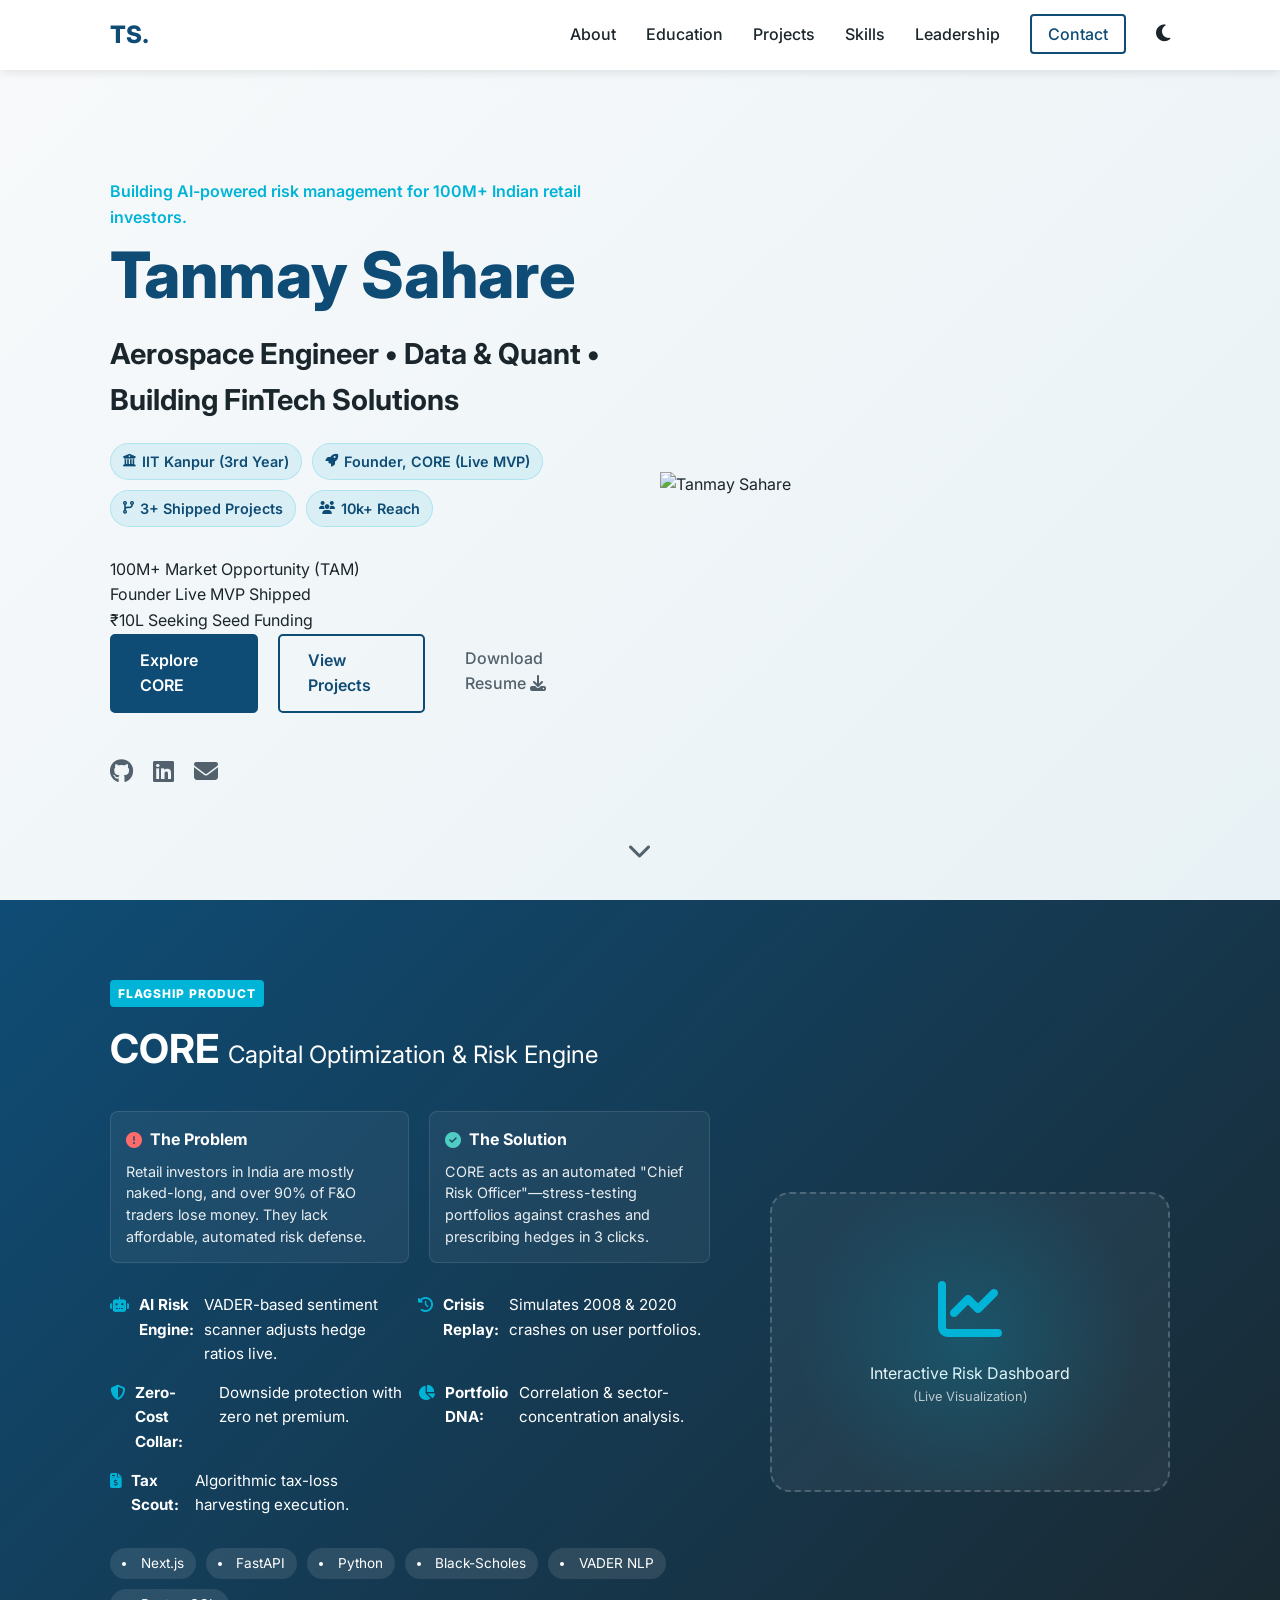
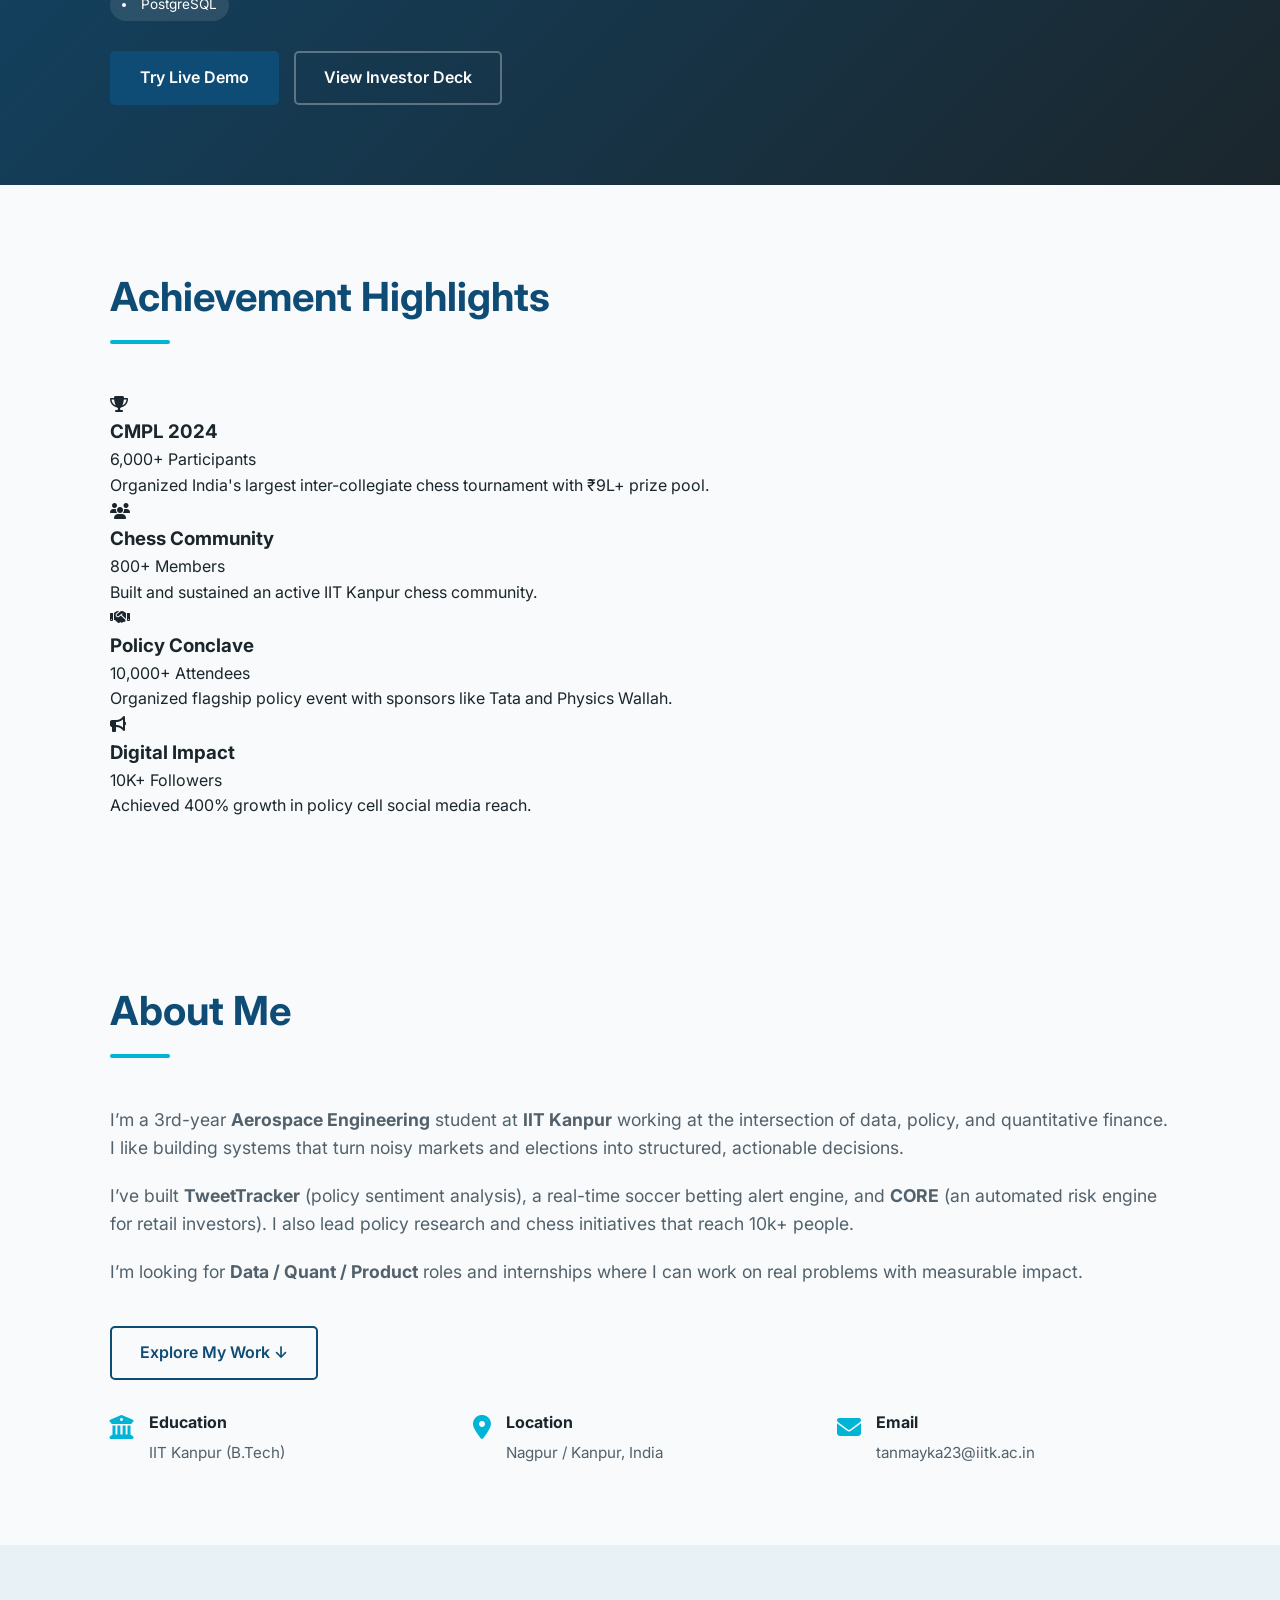
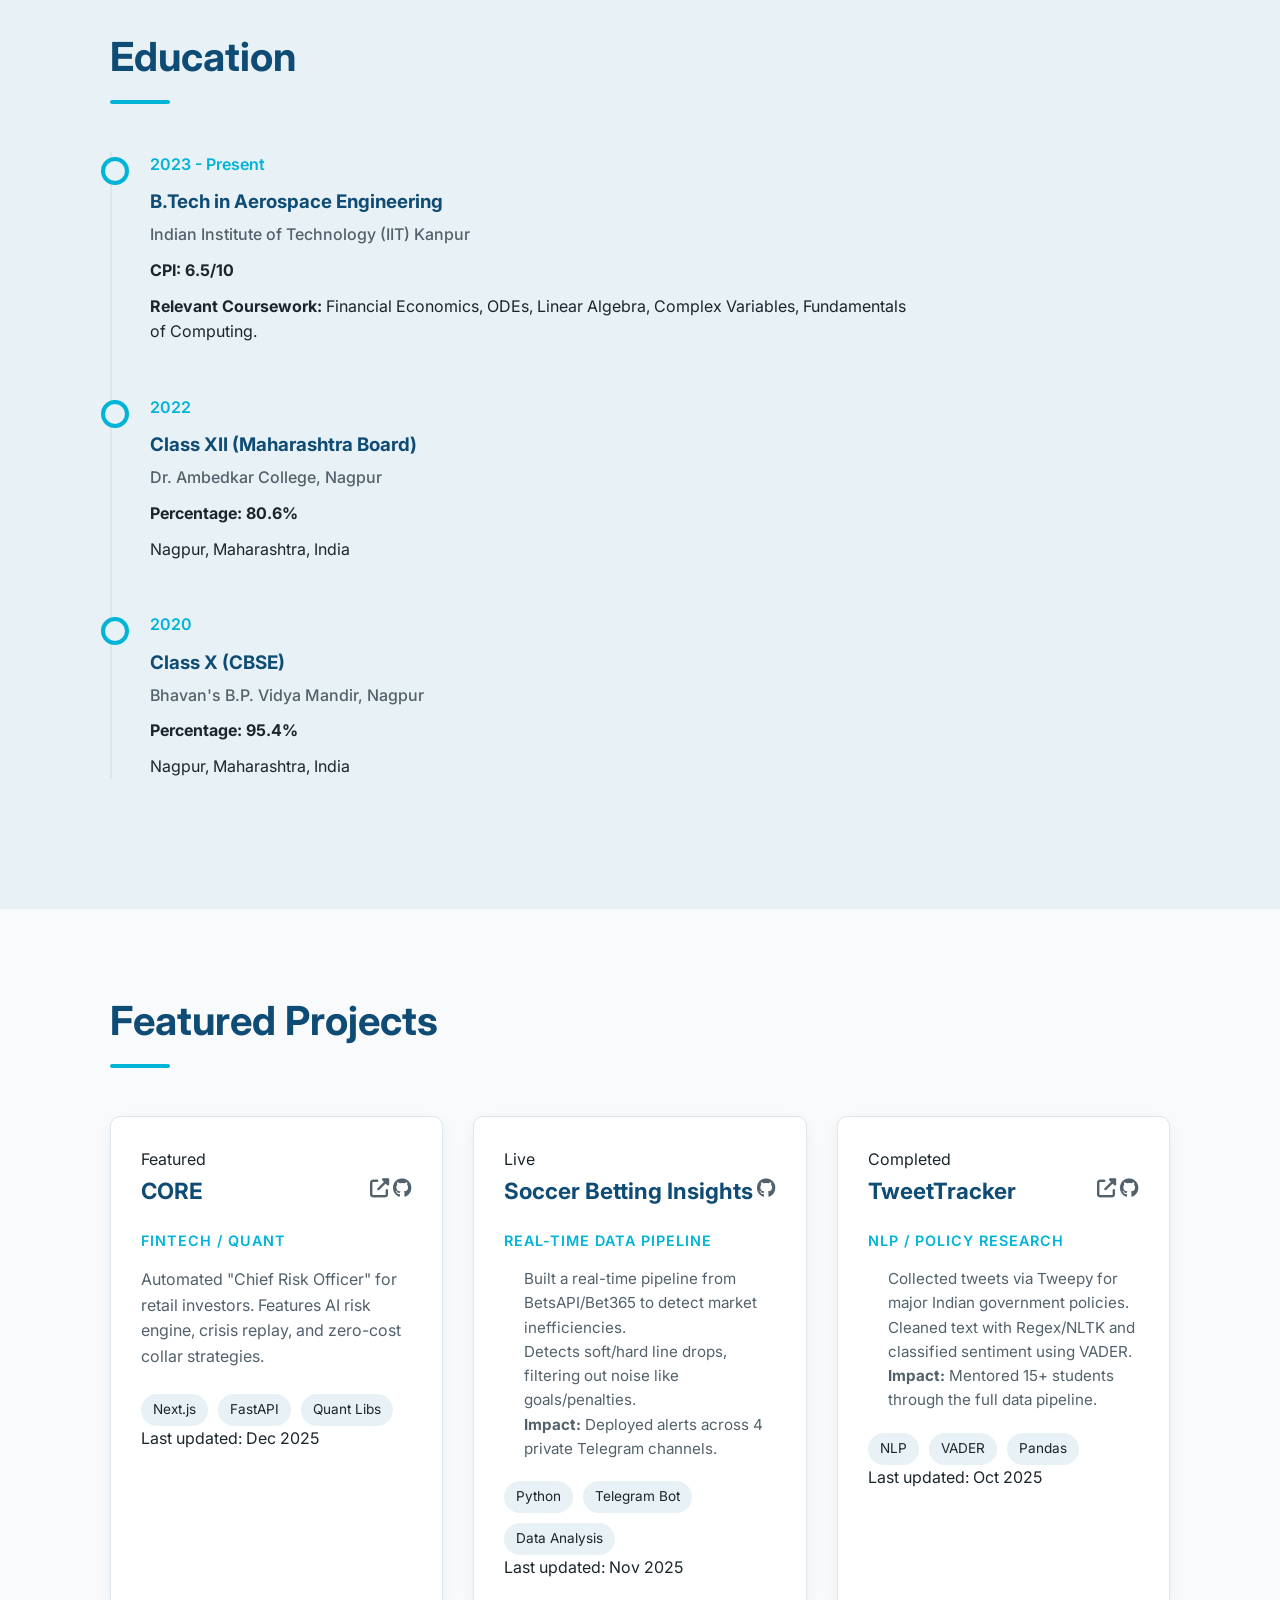
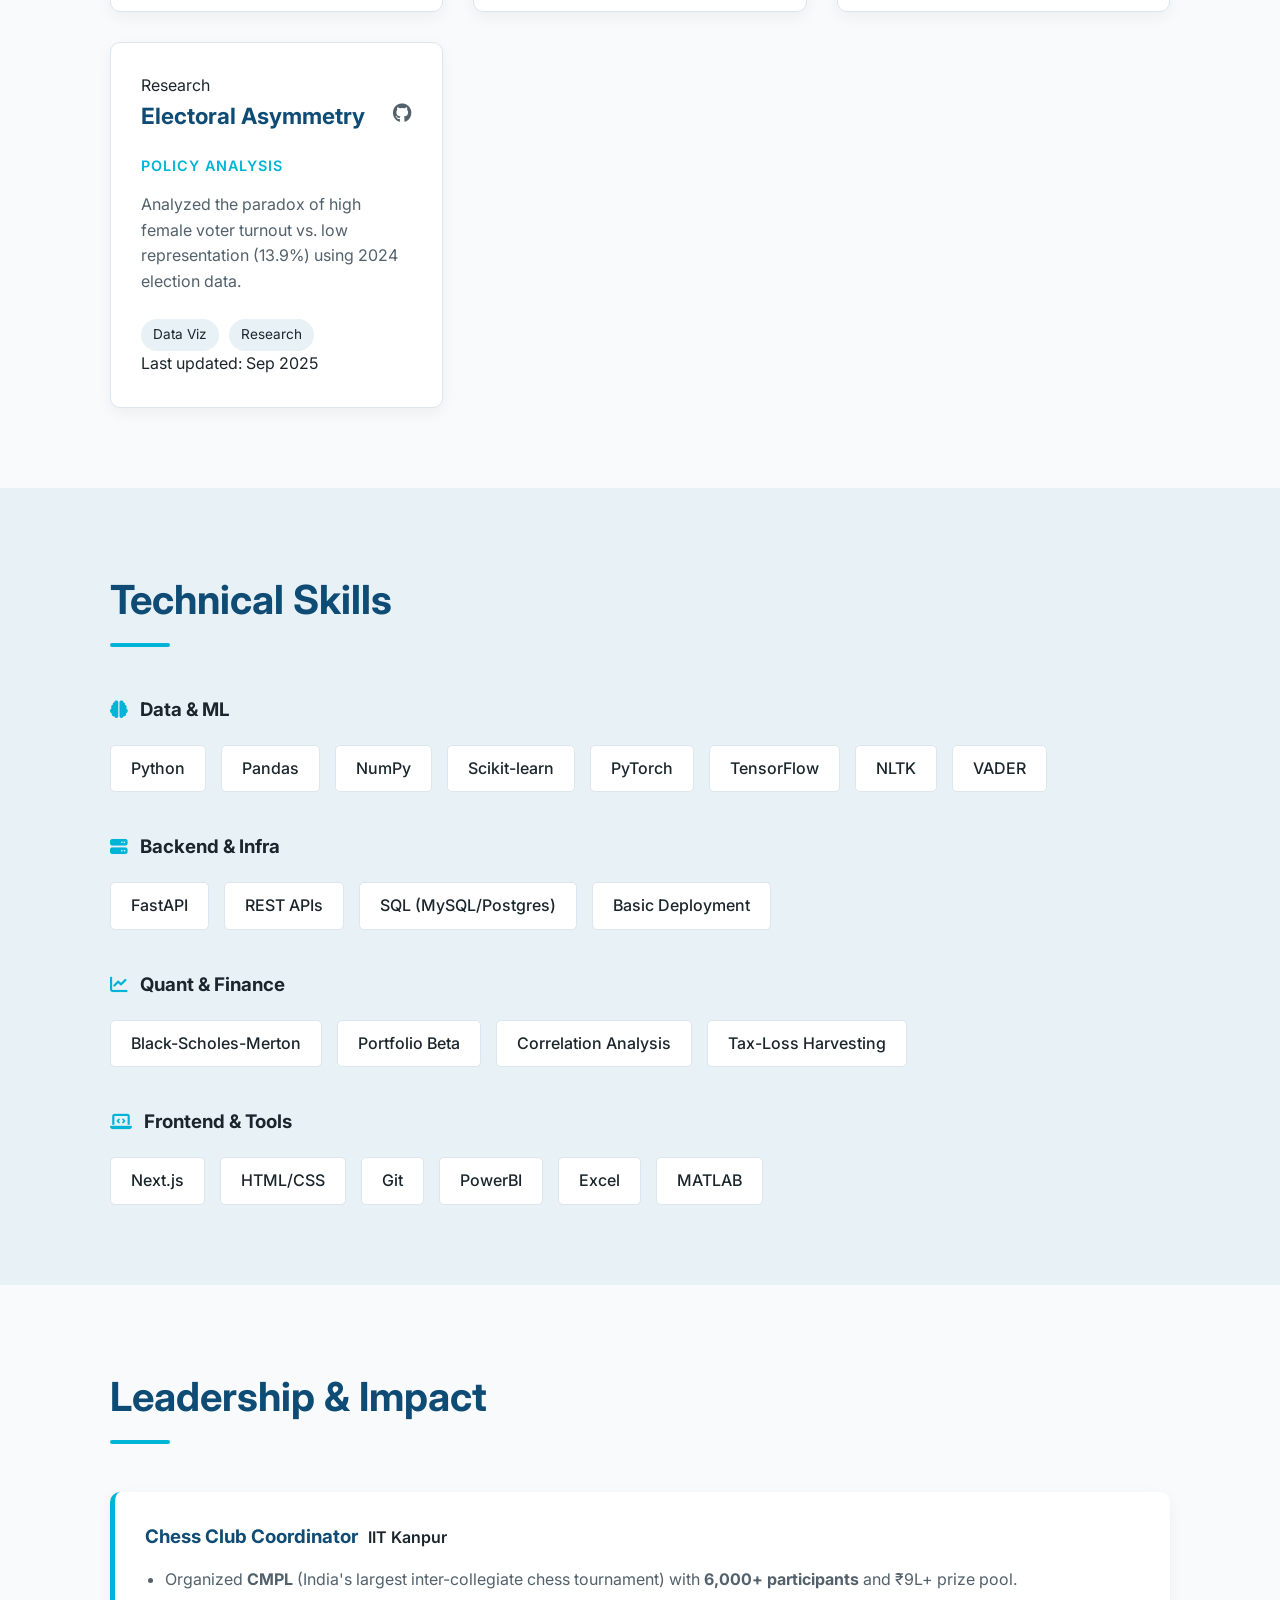
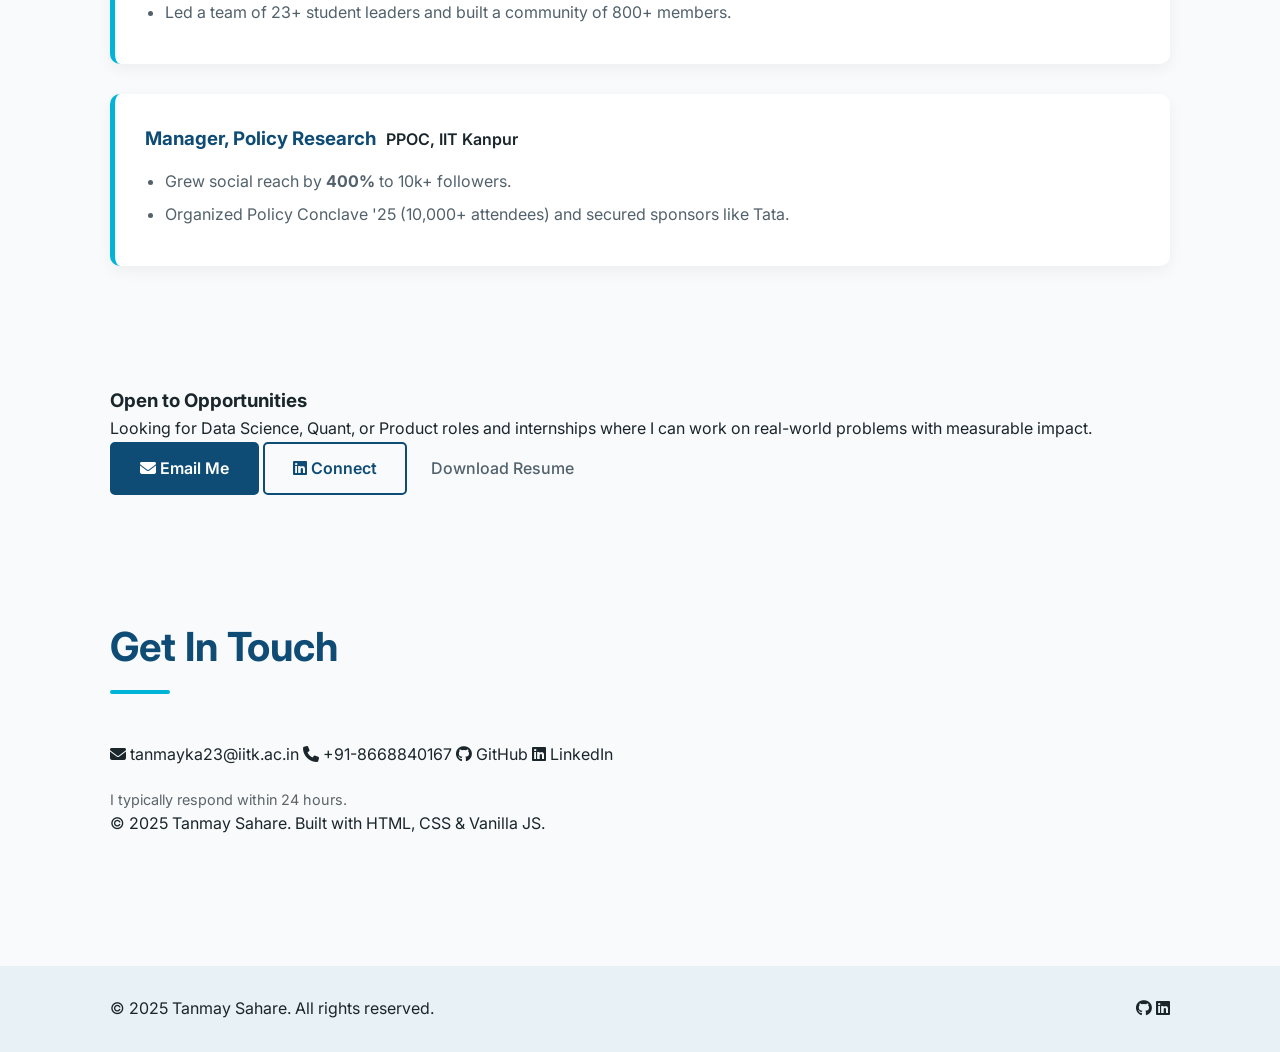
==== index.html @ 6aaa3468 "Added profile picture placeholder" ====
<!DOCTYPE html>
<html lang="en" data-theme="light">

<head>
    <meta charset="UTF-8">
    <meta name="viewport" content="width=device-width, initial-scale=1.0">
    <meta name="description"
        content="Professional portfolio of Tanmay Sahare, Aerospace Engineering student at IIT Kanpur specializing in Data Science and Policy Research.">
    <title>Tanmay Sahare | Aerospace Engineer & Data Analyst</title>
    <link rel="preconnect" href="https://fonts.googleapis.com">
    <link rel="preconnect" href="https://fonts.gstatic.com" crossorigin>
    <link href="https://fonts.googleapis.com/css2?family=Inter:wght@300;400;500;600;700;800&display=swap"
        rel="stylesheet">
    <link rel="stylesheet" href="styles.css">
    <!-- Font Awesome for Icons -->
    <link rel="stylesheet" href="https://cdnjs.cloudflare.com/ajax/libs/font-awesome/6.4.0/css/all.min.css">
</head>

<body>
    <!-- Navigation -->
    <nav class="navbar">
        <div class="container nav-container">
            <a href="#" class="logo">TS.</a>
            <div class="nav-toggle" id="navToggle">
                <i class="fas fa-bars"></i>
            </div>
            <ul class="nav-links" id="navLinks">
                <li><a href="#about">About</a></li>
                <li><a href="#education">Education</a></li>
                <li><a href="#projects">Projects</a></li>
                <li><a href="#skills">Skills</a></li>
                <li><a href="#leadership">Leadership</a></li>
                <li><a href="#contact" class="btn-nav">Contact</a></li>
                <li><button id="themeToggle" aria-label="Toggle Dark Mode"><i class="fas fa-moon"></i></button></li>
            </ul>
        </div>
    </nav>

    <!-- Hero Section -->
    <!-- Hero Section -->
    <section id="hero" class="hero">
        <div class="container hero-container">
            <div class="hero-content">
                <span class="greeting">Building AI-powered risk management for 100M+ Indian retail investors.</span>
                <h1 class="name">Tanmay Sahare</h1>
                <h2 class="title">Aerospace Engineer • Data & Quant • Building FinTech Solutions</h2>

                <div class="hero-chips">
                    <span class="chip"><i class="fas fa-university"></i> IIT Kanpur (3rd Year)</span>
                    <span class="chip"><i class="fas fa-rocket"></i> Founder, CORE (Live MVP)</span>
                    <span class="chip"><i class="fas fa-code-branch"></i> 3+ Shipped Projects</span>
                    <span class="chip"><i class="fas fa-users"></i> 10k+ Reach</span>
                </div>

                <!-- Hero Stats Row -->
                <div class="hero-stats-row">
                    <div class="stat-item">
                        <span class="stat-val">100M+</span>
                        <span class="stat-label">Market Opportunity (TAM)</span>
                    </div>
                    <div class="stat-splitter"></div>
                    <div class="stat-item">
                        <span class="stat-val">Founder</span>
                        <span class="stat-label">Live MVP Shipped</span>
                    </div>
                    <div class="stat-splitter"></div>
                    <div class="stat-item">
                        <span class="stat-val">₹10L</span>
                        <span class="stat-label">Seeking Seed Funding</span>
                    </div>
                </div>

                <div class="hero-buttons">
                    <a href="https://core.hedgeguard.in" target="_blank" class="btn btn-primary">Explore CORE</a>
                    <a href="#projects" class="btn btn-outline">View Projects</a>
                    <a href="assets/resume.pdf" class="btn btn-text" download>Download Resume <i
                            class="fas fa-download"></i></a>
                </div>

                <div class="social-links">
                    <a href="https://github.com/tanmaysahare" target="_blank" aria-label="GitHub"><i
                            class="fab fa-github"></i></a>
                    <a href="https://www.linkedin.com/in/tanmay-sahare-9a361329a/" target="_blank"
                        aria-label="LinkedIn"><i class="fab fa-linkedin"></i></a>
                    <a href="mailto:tanmayka23@iitk.ac.in" aria-label="Email"><i class="fas fa-envelope"></i></a>
                </div>
            </div>
            <!-- CORE Preview Visual / Profile Pic -->
            <div class="hero-visual">
                <div class="profile-container">
                    <div class="blob-bg"></div>
                    <img src="assets/profile.jpg" alt="Tanmay Sahare" class="profile-img">
                </div>
            </div>
        </div>
        <a href="#core-feature" class="scroll-down"><i class="fas fa-chevron-down"></i></a>
    </section>

    <!-- DEDICATED CORE SECTION -->
    <section id="core-feature" class="section core-section">
        <div class="container">
            <div class="core-grid">
                <div class="core-text">
                    <div class="core-header">
                        <span class="core-label">FLAGSHIP PRODUCT</span>
                        <h2>CORE <span style="font-weight: 400; font-size: 1.5rem;">Capital Optimization & Risk
                                Engine</span></h2>
                    </div>

                    <div class="problem-solution">
                        <div class="ps-item">
                            <h4><i class="fas fa-exclamation-circle text-danger"></i> The Problem</h4>
                            <p>Retail investors in India are mostly naked-long, and over 90% of F&O traders lose money.
                                They lack affordable, automated risk defense.</p>
                        </div>
                        <div class="ps-item">
                            <h4><i class="fas fa-check-circle text-success"></i> The Solution</h4>
                            <p>CORE acts as an automated "Chief Risk Officer"—stress-testing portfolios against crashes
                                and prescribing hedges in 3 clicks.</p>
                        </div>
                    </div>

                    <ul class="core-features">
                        <li><i class="fas fa-robot"></i> <strong>AI Risk Engine:</strong> VADER-based sentiment scanner
                            adjusts hedge ratios live.</li>
                        <li><i class="fas fa-history"></i> <strong>Crisis Replay:</strong> Simulates 2008 & 2020 crashes
                            on user portfolios.</li>
                        <li><i class="fas fa-shield-alt"></i> <strong>Zero-Cost Collar:</strong> Downside protection
                            with zero net premium.</li>
                        <li><i class="fas fa-chart-pie"></i> <strong>Portfolio DNA:</strong> Correlation &
                            sector-concentration analysis.</li>
                        <li><i class="fas fa-file-invoice-dollar"></i> <strong>Tax Scout:</strong> Algorithmic tax-loss
                            harvesting execution.</li>
                    </ul>

                    <div class="project-tech core-tech">
                        <li>Next.js</li>
                        <li>FastAPI</li>
                        <li>Python</li>
                        <li>Black-Scholes</li>
                        <li>VADER NLP</li>
                        <li>PostgreSQL</li>
                    </div>

                    <div class="core-buttons">
                        <a href="https://core.hedgeguard.in" target="_blank" class="btn btn-primary">Try Live Demo</a>
                        <!-- URL placeholder for deck -->
                        <a href="#" class="btn btn-outline"
                            style="border-color: rgba(255,255,255,0.3); color: inherit;">View Investor Deck</a>
                    </div>
                </div>
                <div class="core-visual-container">
                    <!-- Placeholder for app screenshot/mockup -->
                    <div class="core-mockup-placeholder">
                        <i class="fas fa-chart-line"
                            style="font-size: 4rem; color: var(--accent-color); margin-bottom: 20px;"></i>
                        <p>Interactive Risk Dashboard</p>
                        <span style="font-size: 0.8rem; opacity: 0.7;">(Live Visualization)</span>
                    </div>
                </div>
            </div>
        </div>
    </section>

    <!-- ACHIEVEMENTS HIGHLIGHTS SECTION -->
    <section id="achievements" class="section">
        <div class="container">
            <h2 class="section-title">Achievement Highlights</h2>
            <div class="achievements-grid">
                <!-- Card 1 -->
                <div class="ach-card">
                    <div class="ach-icon"><i class="fas fa-trophy"></i></div>
                    <h3>CMPL 2024</h3>
                    <div class="ach-stat">6,000+ Participants</div>
                    <p>Organized India's largest inter-collegiate chess tournament with ₹9L+ prize pool.</p>
                </div>
                <!-- Card 2 -->
                <div class="ach-card">
                    <div class="ach-icon"><i class="fas fa-users"></i></div>
                    <h3>Chess Community</h3>
                    <div class="ach-stat">800+ Members</div>
                    <p>Built and sustained an active IIT Kanpur chess community.</p>
                </div>
                <!-- Card 3 -->
                <div class="ach-card">
                    <div class="ach-icon"><i class="fas fa-handshake"></i></div>
                    <h3>Policy Conclave</h3>
                    <div class="ach-stat">10,000+ Attendees</div>
                    <p>Organized flagship policy event with sponsors like Tata and Physics Wallah.</p>
                </div>
                <!-- Card 4 -->
                <div class="ach-card">
                    <div class="ach-icon"><i class="fas fa-bullhorn"></i></div>
                    <h3>Digital Impact</h3>
                    <div class="ach-stat">10K+ Followers</div>
                    <p>Achieved 400% growth in policy cell social media reach.</p>
                </div>
            </div>
        </div>
    </section>

    <!-- About Section -->
    <section id="about" class="section">
        <div class="container">
            <h2 class="section-title">About Me</h2>
            <div class="about-content">
                <div class="about-text">
                    <p>I’m a 3rd-year <strong>Aerospace Engineering</strong> student at <strong>IIT Kanpur</strong>
                        working at the intersection of data, policy, and quantitative finance. I like building systems
                        that turn noisy markets and elections into structured, actionable decisions.</p>
                    <p>I’ve built <strong>TweetTracker</strong> (policy sentiment analysis), a real-time soccer betting
                        alert engine, and <strong>CORE</strong> (an automated risk engine for retail investors). I also
                        lead policy research and chess initiatives that reach 10k+ people.</p>
                    <p>I’m looking for <strong>Data / Quant / Product</strong> roles and internships where I can work on
                        real problems with measurable impact.</p>

                    <a href="#projects" class="btn btn-outline small-cta" style="margin-top: 20px;">Explore My Work
                        ↓</a>

                    <div class="info-grid">
                        <div class="info-item">
                            <i class="fas fa-university"></i>
                            <div>
                                <h4>Education</h4>
                                <p>IIT Kanpur (B.Tech)</p>
                            </div>
                        </div>
                        <div class="info-item">
                            <i class="fas fa-map-marker-alt"></i>
                            <div>
                                <h4>Location</h4>
                                <p>Nagpur / Kanpur, India</p>
                            </div>
                        </div>
                        <div class="info-item">
                            <i class="fas fa-envelope"></i>
                            <div>
                                <h4>Email</h4>
                                <p>tanmayka23@iitk.ac.in</p>
                            </div>
                        </div>
                    </div>
                </div>
            </div>
        </div>
    </section>

    <!-- Education Section (Kept as is, just ensured clear flow) -->
    <!-- Education Section (Timeline) -->
    <section id="education" class="section bg-alt">
        <div class="container">
            <h2 class="section-title">Education</h2>
            <div class="timeline">

                <!-- Entry 1: IITK -->
                <div class="timeline-item">
                    <div class="timeline-date">2023 - Present</div>
                    <div class="timeline-marker"></div>
                    <div class="timeline-content">
                        <h3>B.Tech in Aerospace Engineering</h3>
                        <h4>Indian Institute of Technology (IIT) Kanpur</h4>
                        <p class="grade">CPI: 6.5/10</p>
                        <p class="coursework"><strong>Relevant Coursework:</strong> Financial Economics, ODEs, Linear
                            Algebra, Complex Variables, Fundamentals of Computing.</p>
                    </div>
                </div>

                <!-- Entry 2: Class XII -->
                <div class="timeline-item">
                    <div class="timeline-date">2022</div>
                    <div class="timeline-marker"></div>
                    <div class="timeline-content">
                        <h3>Class XII (Maharashtra Board)</h3>
                        <h4>Dr. Ambedkar College, Nagpur</h4>
                        <p class="grade">Percentage: 80.6%</p>
                        <p class="location-sub">Nagpur, Maharashtra, India</p>
                    </div>
                </div>

                <!-- Entry 3: Class X -->
                <div class="timeline-item">
                    <div class="timeline-date">2020</div>
                    <div class="timeline-marker"></div>
                    <div class="timeline-content">
                        <h3>Class X (CBSE)</h3>
                        <h4>Bhavan's B.P. Vidya Mandir, Nagpur</h4>
                        <p class="grade">Percentage: 95.4%</p>
                        <p class="location-sub">Nagpur, Maharashtra, India</p>
                    </div>
                </div>

            </div>
        </div>
    </section>

    <!-- Projects Section -->
    <section id="projects" class="section">
        <div class="container">
            <h2 class="section-title">Featured Projects</h2>
            <div class="projects-grid">

                <!-- Project 1: CORE (Compact) -->
                <article class="project-card featured-card">
                    <div class="card-status status-featured">Featured</div>
                    <div class="project-content">
                        <div class="project-header">
                            <h3>CORE</h3>
                            <span class="project-links">
                                <a href="https://core.hedgeguard.in" target="_blank" title="Live Demo"><i
                                        class="fas fa-external-link-alt"></i></a>
                                <!-- Add GitHub link if available -->
                                <a href="#" title="View on GitHub"><i class="fab fa-github"></i></a>
                            </span>
                        </div>
                        <p class="project-role">Fintech / Quant</p>
                        <p class="project-desc">Automated "Chief Risk Officer" for retail investors. Features AI risk
                            engine, crisis replay, and zero-cost collar strategies.</p>
                        <ul class="project-tech">
                            <li>Next.js</li>
                            <li>FastAPI</li>
                            <li>Quant Libs</li>
                        </ul>
                        <p class="last-updated">Last updated: Dec 2025</p>
                    </div>
                </article>

                <!-- Project 2: Soccer Betting -->
                <article class="project-card">
                    <div class="card-status status-live">Live</div>
                    <div class="project-content">
                        <div class="project-header">
                            <h3>Soccer Betting Insights</h3>
                            <span class="project-links">
                                <a href="#" title="View on GitHub"><i class="fab fa-github"></i></a>
                            </span>
                        </div>
                        <p class="project-role">Real-time Data Pipeline</p>
                        <ul class="project-bullets"
                            style="color: var(--text-light); font-size: 0.95rem; margin-bottom: 20px; padding-left: 20px;">
                            <li>Built a real-time pipeline from BetsAPI/Bet365 to detect market inefficiencies.</li>
                            <li>Detects soft/hard line drops, filtering out noise like goals/penalties.</li>
                            <li><strong>Impact:</strong> Deployed alerts across 4 private Telegram channels.</li>
                        </ul>
                        <ul class="project-tech">
                            <li>Python</li>
                            <li>Telegram Bot</li>
                            <li>Data Analysis</li>
                        </ul>
                        <p class="last-updated">Last updated: Nov 2025</p>
                    </div>
                </article>

                <!-- Project 3: TweetTracker -->
                <article class="project-card">
                    <div class="card-status status-completed">Completed</div>
                    <div class="project-content">
                        <div class="project-header">
                            <h3>TweetTracker</h3>
                            <span class="project-links">
                                <a href="tweettracker/index.html" target="_blank" title="View Verification"><i
                                        class="fas fa-external-link-alt"></i></a>
                                <a href="#" title="View on GitHub"><i class="fab fa-github"></i></a>
                            </span>
                        </div>
                        <p class="project-role">NLP / Policy Research</p>
                        <ul class="project-bullets"
                            style="color: var(--text-light); font-size: 0.95rem; margin-bottom: 20px; padding-left: 20px;">
                            <li>Collected tweets via Tweepy for major Indian government policies.</li>
                            <li>Cleaned text with Regex/NLTK and classified sentiment using VADER.</li>
                            <li><strong>Impact:</strong> Mentored 15+ students through the full data pipeline.</li>
                        </ul>
                        <ul class="project-tech">
                            <li>NLP</li>
                            <li>VADER</li>
                            <li>Pandas</li>
                        </ul>
                        <p class="last-updated">Last updated: Oct 2025</p>
                    </div>
                </article>

                <!-- Project 4: Electoral (Smaller) -->
                <article class="project-card">
                    <div class="card-status status-research">Research</div>
                    <div class="project-content">
                        <div class="project-header">
                            <h3>Electoral Asymmetry</h3>
                            <span class="project-links">
                                <a href="#" title="View on GitHub"><i class="fab fa-github"></i></a>
                            </span>
                        </div>
                        <p class="project-role">Policy Analysis</p>
                        <p class="project-desc">Analyzed the paradox of high female voter turnout vs. low representation
                            (13.9%) using 2024 election data.</p>
                        <ul class="project-tech">
                            <li>Data Viz</li>
                            <li>Research</li>
                        </ul>
                        <p class="last-updated">Last updated: Sep 2025</p>
                    </div>
                </article>

            </div>
        </div>
    </section>

    <!-- Skills Section (Grouped) -->
    <section id="skills" class="section bg-alt">
        <div class="container">
            <h2 class="section-title">Technical Skills</h2>
            <div class="skills-wrapper">

                <div class="skill-category">
                    <h3><i class="fas fa-brain"></i> Data & ML</h3>
                    <div class="skill-tags">
                        <span>Python</span><span>Pandas</span><span>NumPy</span><span>Scikit-learn</span>
                        <span>PyTorch</span><span>TensorFlow</span><span>NLTK</span><span>VADER</span>
                    </div>
                </div>

                <div class="skill-category">
                    <h3><i class="fas fa-server"></i> Backend & Infra</h3>
                    <div class="skill-tags">
                        <span>FastAPI</span><span>REST APIs</span><span>SQL (MySQL/Postgres)</span><span>Basic
                            Deployment</span>
                    </div>
                </div>

                <div class="skill-category">
                    <h3><i class="fas fa-chart-line"></i> Quant & Finance</h3>
                    <div class="skill-tags">
                        <span>Black-Scholes-Merton</span><span>Portfolio Beta</span><span>Correlation Analysis</span>
                        <span>Tax-Loss Harvesting</span>
                    </div>
                </div>

                <div class="skill-category">
                    <h3><i class="fas fa-laptop-code"></i> Frontend & Tools</h3>
                    <div class="skill-tags">
                        <span>Next.js</span><span>HTML/CSS</span><span>Git</span>
                        <span>PowerBI</span><span>Excel</span><span>MATLAB</span>
                    </div>
                </div>

            </div>
        </div>
    </section>

    <!-- Leadership Section -->
    <section id="leadership" class="section">
        <div class="container">
            <h2 class="section-title">Leadership & Impact</h2>
            <div class="leadership-grid">

                <div class="leadership-card">
                    <div class="card-header">
                        <h3>Chess Club Coordinator</h3>
                        <span class="org">IIT Kanpur</span>
                    </div>
                    <ul>
                        <li>Organized <strong>CMPL</strong> (India's largest inter-collegiate chess tournament) with
                            <strong>6,000+ participants</strong> and ₹9L+ prize pool.
                        </li>
                        <li>Led a team of 23+ student leaders and built a community of 800+ members.</li>
                    </ul>
                </div>

                <div class="leadership-card">
                    <div class="card-header">
                        <h3>Manager, Policy Research</h3>
                        <span class="org">PPOC, IIT Kanpur</span>
                    </div>
                    <ul>
                        <li>Grew social reach by <strong>400%</strong> to 10k+ followers.</li>
                        <li>Organized Policy Conclave '25 (10,000+ attendees) and secured sponsors like Tata.</li>
                    </ul>
                </div>

            </div>
        </div>
    </section>

    <!-- Open to Opportunities Banner -->
    <section class="section" style="padding: 40px 0;">
        <div class="container">
            <div class="opportunity-banner">
                <div class="opp-content">
                    <h3>Open to Opportunities</h3>
                    <p>Looking for Data Science, Quant, or Product roles and internships where I can work on real-world
                        problems with measurable impact.</p>
                </div>
                <div class="opp-actions">
                    <a href="mailto:tanmayka23@iitk.ac.in" class="btn btn-primary"><i class="fas fa-envelope"></i> Email
                        Me</a>
                    <a href="https://www.linkedin.com/in/tanmay-sahare-9a361329a/" target="_blank"
                        class="btn btn-outline"><i class="fab fa-linkedin"></i> Connect</a>
                    <a href="assets/resume.pdf" class="btn btn-text" download>Download Resume</a>
                </div>
            </div>
        </div>
    </section>

    <!-- Contact Section -->
    <section id="contact" class="section">
        <div class="container text-center">
            <h2 class="section-title">Get In Touch</h2>
            <div class="contact-links">
                <a href="mailto:tanmayka23@iitk.ac.in" class="contact-btn"><i class="fas fa-envelope"></i>
                    tanmayka23@iitk.ac.in</a>
                <a href="tel:+918668840167" class="contact-btn"><i class="fas fa-phone"></i> +91-8668840167</a>
                <a href="https://github.com/tanmaysahare" target="_blank" class="contact-btn"><i
                        class="fab fa-github"></i> GitHub</a>
                <a href="https://www.linkedin.com/in/tanmay-sahare-9a361329a/" target="_blank" class="contact-btn"><i
                        class="fab fa-linkedin"></i> LinkedIn</a>
            </div>
            <p style="margin-top: 20px; font-size: 0.9rem; opacity: 0.7;">I typically respond within 24 hours.</p>
            <p class="copyright">© 2025 Tanmay Sahare. Built with HTML, CSS & Vanilla JS.</p>
        </div>
    </section>

    <footer>
        <div class="container footer-container">
            <p>&copy; 2025 Tanmay Sahare. All rights reserved.</p>
            <div class="footer-social">
                <a href="https://github.com/tanmaysahare" target="_blank"><i class="fab fa-github"></i></a>
                <a href="https://linkedin.com/in/tanmay-sahare-9a361329a/" target="_blank"><i
                        class="fab fa-linkedin"></i></a>
            </div>
        </div>
    </footer>

    <script src="script.js"></script>
</body>

</html>
---- styles.css ----
:root {
    /* Colors - Light Mode (Teal & Navy) */
    --primary-color: #0F4C75;
    /* Navy Blue */
    --secondary-color: #3282B8;
    /* Muted Blue */
    --accent-color: #00B4D8;
    /* Bright Teal */
    --bg-color: #F8FAFB;
    --bg-alt-color: #E8F1F5;
    --text-color: #1B262C;
    --text-light: #52616B;
    --card-bg: #FFFFFF;
    --border-color: #DDE6ED;

    /* Spacing */
    --container-width: 1100px;
    --header-height: 70px;

    /* Fonts */
    --font-main: 'Inter', sans-serif;

    /* Transitions */
    --transition-fast: 0.3s ease;
}

[data-theme='dark'] {
    /* Colors - Dark Mode */
    --primary-color: #00B4D8;
    /* Bright Teal for contrast */
    --secondary-color: #3282B8;
    --accent-color: #90E0EF;
    --bg-color: #1B262C;
    /* Deep Navy */
    --bg-alt-color: #0F4C75;
    /* Slightly lighter navy */
    --text-color: #BBE1FA;
    --text-light: #A1B6C4;
    --card-bg: #223038;
    --border-color: #3282B8;
}

/* Reset & Global */
* {
    margin: 0;
    padding: 0;
    box-sizing: border-box;
}

html {
    scroll-behavior: smooth;
}

body {
    font-family: var(--font-main);
    background-color: var(--bg-color);
    color: var(--text-color);
    line-height: 1.6;
    transition: background-color 0.3s, color 0.3s;
}

a {
    text-decoration: none;
    color: inherit;
    transition: var(--transition-fast);
}

ul {
    list-style: none;
}

.container {
    max-width: var(--container-width);
    margin: 0 auto;
    padding: 0 20px;
}

img {
    max-width: 100%;
}

.section {
    padding: 80px 0;
}

.section-title {
    font-size: 2.5rem;
    color: var(--primary-color);
    margin-bottom: 3rem;
    position: relative;
    padding-bottom: 15px;
}

.section-title::after {
    content: '';
    position: absolute;
    bottom: 0;
    left: 0;
    width: 60px;
    height: 4px;
    background-color: var(--accent-color);
    border-radius: 2px;
}

.bg-alt {
    background-color: var(--bg-alt-color);
}

/* Buttons */
.btn {
    display: inline-block;
    padding: 12px 28px;
    border-radius: 5px;
    font-weight: 600;
    cursor: pointer;
    transition: all 0.3s ease;
}

.btn-primary {
    background-color: var(--primary-color);
    color: white;
    border: 2px solid var(--primary-color);
}

[data-theme='dark'] .btn-primary {
    color: #1B262C;
    /* Dark text on bright button */
}

.btn-primary:hover {
    background-color: transparent;
    color: var(--primary-color);
}

[data-theme='dark'] .btn-primary:hover {
    color: var(--primary-color);
}

.btn-outline {
    background-color: transparent;
    border: 2px solid var(--primary-color);
    color: var(--primary-color);
}

.btn-outline:hover {
    background-color: var(--primary-color);
    color: white;
}

[data-theme='dark'] .btn-outline {
    color: var(--accent-color);
    border-color: var(--accent-color);
}

[data-theme='dark'] .btn-outline:hover {
    background-color: var(--accent-color);
    color: #1B262C;
}

/* Navigation */
.navbar {
    height: var(--header-height);
    background-color: rgba(255, 255, 255, 0.95);
    backdrop-filter: blur(10px);
    position: fixed;
    width: 100%;
    top: 0;
    z-index: 1000;
    box-shadow: 0 2px 10px rgba(0, 0, 0, 0.1);
    display: flex;
    align-items: center;
}

[data-theme='dark'] .navbar {
    background-color: rgba(27, 38, 44, 0.95);
    box-shadow: 0 2px 10px rgba(0, 0, 0, 0.3);
}

.nav-container {
    width: 100%;
    display: flex;
    justify-content: space-between;
    align-items: center;
}

.logo {
    font-size: 1.5rem;
    font-weight: 800;
    color: var(--primary-color);
}

.nav-links {
    display: flex;
    align-items: center;
    gap: 30px;
}

.nav-links li a {
    font-weight: 500;
    color: var(--text-color);
}

.nav-links li a:hover {
    color: var(--accent-color);
}

.btn-nav {
    padding: 8px 16px;
    border: 2px solid var(--primary-color);
    border-radius: 4px;
    color: var(--primary-color) !important;
}

.btn-nav:hover {
    background-color: var(--primary-color);
    color: white !important;
}

#themeToggle {
    background: none;
    border: none;
    color: var(--text-color);
    font-size: 1.2rem;
    cursor: pointer;
}

.nav-toggle {
    display: none;
    font-size: 1.5rem;
    color: var(--text-color);
    cursor: pointer;
}

/* Hero Section */
.hero {
    height: 100vh;
    display: flex;
    align-items: center;
    position: relative;
    padding-top: var(--header-height);
    background: linear-gradient(135deg, var(--bg-color) 0%, var(--bg-alt-color) 100%);
}

.hero-container {
    display: grid;
    grid-template-columns: 1fr 1fr;
    align-items: center;
    gap: 40px;
}

.hero-content {
    animation: fadeIn 1s ease-out;
}

.greeting {
    display: block;
    color: var(--accent-color);
    font-weight: 600;
    margin-bottom: 10px;
}

.name {
    font-size: 4rem;
    font-weight: 800;
    color: var(--primary-color);
    line-height: 1.1;
    margin-bottom: 20px;
}

.title {
    font-size: 1.8rem;
    color: var(--text-color);
    margin-bottom: 20px;
}

.highlight {
    color: var(--secondary-color);
}

.tagline {
    font-size: 1.1rem;
    color: var(--text-light);
    margin-bottom: 30px;
    max-width: 500px;
}

.hero-buttons {
    display: flex;
    gap: 20px;
    margin-bottom: 40px;
}

.social-links {
    display: flex;
    gap: 20px;
}

.social-links a {
    font-size: 1.5rem;
    color: var(--text-light);
}

.social-links a:hover {
    color: var(--primary-color);
    transform: translateY(-3px);
}

.scroll-down {
    position: absolute;
    bottom: 30px;
    left: 50%;
    transform: translateX(-50%);
    animation: bounce 2s infinite;
    color: var(--text-light);
    font-size: 1.5rem;
}

/* About Section */
.about-content {
    display: grid;
    gap: 40px;
}

.about-text p {
    margin-bottom: 20px;
    font-size: 1.1rem;
    color: var(--text-light);
}

.info-grid {
    display: grid;
    grid-template-columns: repeat(auto-fit, minmax(200px, 1fr));
    gap: 30px;
    margin-top: 30px;
}

.info-item {
    display: flex;
    align-items: flex-start;
    gap: 15px;
}

.info-item i {
    font-size: 1.5rem;
    color: var(--accent-color);
    margin-top: 5px;
}

.info-item h4 {
    margin-bottom: 5px;
    color: var(--text-color);
}

.info-item p {
    margin-bottom: 0;
    font-size: 0.95rem;
}

/* Education Timeline */
.timeline {
    position: relative;
    max-width: 800px;
}

.timeline::before {
    content: '';
    position: absolute;
    left: 0;
    top: 0;
    height: 100%;
    width: 2px;
    background-color: var(--border-color);
}

.timeline-item {
    position: relative;
    padding-left: 40px;
    margin-bottom: 50px;
}

.timeline-item::after {
    content: '';
    position: absolute;
    left: -9px;
    top: 5px;
    width: 20px;
    height: 20px;
    background-color: var(--bg-alt-color);
    border: 4px solid var(--accent-color);
    border-radius: 50%;
}

.timeline-date {
    font-weight: 600;
    color: var(--accent-color);
    margin-bottom: 10px;
}

.timeline-content h3 {
    margin-bottom: 5px;
    color: var(--primary-color);
}

.timeline-content h4 {
    margin-bottom: 10px;
    color: var(--text-light);
    font-weight: 500;
}

.grade {
    font-weight: 700;
    margin-bottom: 10px;
}

/* Projects */
.projects-grid {
    display: grid;
    grid-template-columns: repeat(auto-fit, minmax(300px, 1fr));
    gap: 30px;
}

.project-card {
    background-color: var(--card-bg);
    padding: 30px;
    border-radius: 10px;
    box-shadow: 0 5px 15px rgba(0, 0, 0, 0.05);
    transition: var(--transition-fast);
    border: 1px solid var(--border-color);
}

.project-card:hover {
    transform: translateY(-5px);
    box-shadow: 0 10px 25px rgba(0, 0, 0, 0.1);
}

.project-header {
    display: flex;
    justify-content: space-between;
    align-items: flex-start;
    margin-bottom: 20px;
}

.project-header h3 {
    font-size: 1.4rem;
    color: var(--primary-color);
}

.project-links a {
    font-size: 1.2rem;
    color: var(--text-light);
}

.project-links a:hover {
    color: var(--accent-color);
}

.project-role {
    font-size: 0.9rem;
    color: var(--accent-color);
    font-weight: 600;
    margin-bottom: 15px;
    text-transform: uppercase;
    letter-spacing: 1px;
}

.project-desc {
    color: var(--text-light);
    margin-bottom: 25px;
}

.project-tech {
    display: flex;
    flex-wrap: wrap;
    gap: 10px;
}

.project-tech li {
    font-size: 0.85rem;
    background-color: var(--bg-alt-color);
    color: var(--text-color);
    padding: 5px 12px;
    border-radius: 20px;
}

/* Skills */
.skills-wrapper {
    display: grid;
    gap: 40px;
}

.skill-category h3 {
    margin-bottom: 20px;
    color: var(--text-color);
}

.skill-tags {
    display: flex;
    flex-wrap: wrap;
    gap: 15px;
}

.skill-tags span {
    background-color: var(--card-bg);
    border: 1px solid var(--border-color);
    color: var(--text-color);
    padding: 10px 20px;
    border-radius: 5px;
    font-weight: 500;
    transition: var(--transition-fast);
}

.skill-tags span:hover {
    border-color: var(--accent-color);
    color: var(--accent-color);
}

/* Leadership (Similar to Timeline/Cards) */
.leadership-grid {
    display: grid;
    gap: 30px;
}

.leadership-card {
    background-color: var(--card-bg);
    padding: 30px;
    border-radius: 10px;
    border-left: 5px solid var(--accent-color);
    box-shadow: 0 5px 15px rgba(0, 0, 0, 0.05);
}

.card-header {
    display: flex;
    align-items: baseline;
    flex-wrap: wrap;
    gap: 10px;
    margin-bottom: 15px;
}

.card-header h3 {
    color: var(--primary-color);
}

.card-header .org {
    font-weight: 600;
    color: var(--text-length);
}

.card-header .date {
    margin-left: auto;
    font-size: 0.9rem;
    color: var(--text-light);
}

.leadership-card ul {
    list-style: disc;
    padding-left: 20px;
    color: var(--text-light);
}

.leadership-card li {
    margin-bottom: 8px;
}

/* Contact */
.contact-container {
    text-align: center;
}

.contact-subtitle {
    margin-bottom: 50px;
    font-size: 1.2rem;
    color: var(--text-light);
}

.contact-cards {
    display: flex;
    justify-content: center;
    gap: 40px;
    margin-bottom: 50px;
    flex-wrap: wrap;
}

.contact-card {
    background-color: var(--card-bg);
    padding: 30px;
    border-radius: 10px;
    min-width: 250px;
    box-shadow: 0 5px 15px rgba(0, 0, 0, 0.05);
    transition: var(--transition-fast);
}

.contact-card:hover {
    transform: translateY(-5px);
}

.contact-card i {
    font-size: 2rem;
    color: var(--accent-color);
    margin-bottom: 20px;
}

.contact-card h3 {
    margin-bottom: 10px;
    color: var(--text-color);
}

.contact-card p {
    color: var(--text-light);
}

.action-buttons {
    display: flex;
    justify-content: center;
    gap: 20px;
    flex-wrap: wrap;
}

/* Footer */
footer {
    background-color: var(--bg-alt-color);
    padding: 30px 0;
    margin-top: 50px;
}

.footer-container {
    display: flex;
    justify-content: space-between;
    align-items: center;
}

[data-theme='dark'] footer {
    background-color: #151e24;
    /* Even darker footer */
}

/* Mobile Responsiveness */
@media (max-width: 768px) {
    .nav-toggle {
        display: block;
    }

    .nav-links {
        position: fixed;
        top: var(--header-height);
        left: 0;
        width: 100%;
        background-color: var(--bg-color);
        flex-direction: column;
        padding: 30px;
        box-shadow: 0 5px 10px rgba(0, 0, 0, 0.1);
        transform: translateY(-150%);
        transition: transform 0.3s ease;
    }

    .nav-links.active {
        transform: translateY(0);
    }

    .hero-container {
        grid-template-columns: 1fr;
        text-align: center;
    }

    .hero-content {
        order: 2;
    }

    .hero-visual {
        order: 1;
        margin-bottom: 30px;
    }

    .hero-buttons {
        justify-content: center;
    }

    .social-links {
        justify-content: center;
    }

    .name {
        font-size: 2.8rem;
    }

    .tagline {
        margin: 0 auto 30px;
    }
}

/* Animations */
@keyframes fadeIn {
    from {
        opacity: 0;
        transform: translateY(20px);
    }

    to {
        opacity: 1;
        transform: translateY(0);
    }
}

@keyframes bounce {

    0%,
    20%,
    50%,
    80%,
    100% {
        transform: translate(-50%, 0);
    }

    40% {
        transform: translate(-50%, -10px);
    }

    60% {
        transform: translate(-50%, -5px);
    }
}

/* Hero Chips */
.hero-chips {
    display: flex;
    flex-wrap: wrap;
    gap: 10px;
    margin-bottom: 30px;
}

.chip {
    background: rgba(0, 180, 216, 0.1);
    color: var(--primary-color);
    padding: 6px 12px;
    border-radius: 20px;
    font-size: 0.9rem;
    font-weight: 600;
    display: flex;
    align-items: center;
    gap: 6px;
    border: 1px solid rgba(0, 180, 216, 0.2);
}

[data-theme='dark'] .chip {
    background: rgba(0, 180, 216, 0.15);
    color: var(--accent-color);
    border-color: rgba(144, 224, 239, 0.3);
}

.chip i {
    font-size: 0.8rem;
}

.btn-text {
    padding: 12px 20px;
    color: var(--text-light);
    font-weight: 500;
}

.btn-text:hover {
    color: var(--primary-color);
}

/* CORE Section */
.core-section {
    background: linear-gradient(135deg, #0F4C75 0%, #1B262C 100%);
    color: white;
    padding: 80px 0;
    position: relative;
    overflow: hidden;
}

[data-theme='dark'] .core-section {
    background: linear-gradient(135deg, #162447 0%, #1F4068 100%);
}

.core-grid {
    display: grid;
    grid-template-columns: 1.2fr 0.8fr;
    gap: 60px;
    align-items: center;
}

.core-label {
    background: var(--accent-color);
    color: white;
    font-size: 0.75rem;
    font-weight: 800;
    padding: 4px 8px;
    border-radius: 4px;
    letter-spacing: 1px;
    margin-bottom: 10px;
    display: inline-block;
}

.core-header h2 {
    font-size: 2.5rem;
    margin-bottom: 30px;
    color: white;
}

.problem-solution {
    display: flex;
    gap: 20px;
    margin-bottom: 30px;
}

.ps-item {
    background: rgba(255, 255, 255, 0.05);
    padding: 15px;
    border-radius: 8px;
    border: 1px solid rgba(255, 255, 255, 0.1);
}

.ps-item h4 {
    font-size: 1rem;
    margin-bottom: 8px;
    display: flex;
    align-items: center;
    gap: 8px;
}

.text-danger {
    color: #FF6B6B;
}

.text-success {
    color: #4ECDC4;
}

.ps-item p {
    font-size: 0.9rem;
    opacity: 0.9;
    line-height: 1.5;
}

.core-features {
    list-style: none;
    margin-bottom: 30px;
    display: grid;
    grid-template-columns: 1fr 1fr;
    gap: 15px;
}

.core-features li {
    font-size: 0.95rem;
    display: flex;
    align-items: flex-start;
    gap: 10px;
}

.core-features li i {
    color: var(--accent-color);
    margin-top: 4px;
}

.core-tech {
    margin-bottom: 30px;
}

.core-tech li {
    background: rgba(255, 255, 255, 0.1);
    color: white;
}

.core-buttons {
    display: flex;
    gap: 15px;
}

.core-mockup-placeholder {
    background: rgba(255, 255, 255, 0.05);
    border-radius: 20px;
    aspect-ratio: 4/3;
    display: flex;
    flex-direction: column;
    justify-content: center;
    align-items: center;
    border: 2px dashed rgba(255, 255, 255, 0.2);
    position: relative;
}

.core-mockup-placeholder::before {
    content: '';
    position: absolute;
    inset: 0;
    background: radial-gradient(circle at center, rgba(0, 180, 216, 0.2) 0%, transparent 70%);
}

/* Updated Skills */
.skill-category h3 i {
    color: var(--accent-color);
    margin-right: 8px;
    font-size: 1.1rem;
}

/* Responsive CORE */
@media (max-width: 900px) {
    .core-grid {
        grid-template-columns: 1fr;
        gap: 40px;
    }

    .core-mockup-placeholder {
        display: none;
        /* Hide visual on mobile if space is tight, or keep it */
    }

    .problem-solution {
        flex-direction: column;
    }

    .core-features {
        grid-template-columns: 1fr;
    }
}
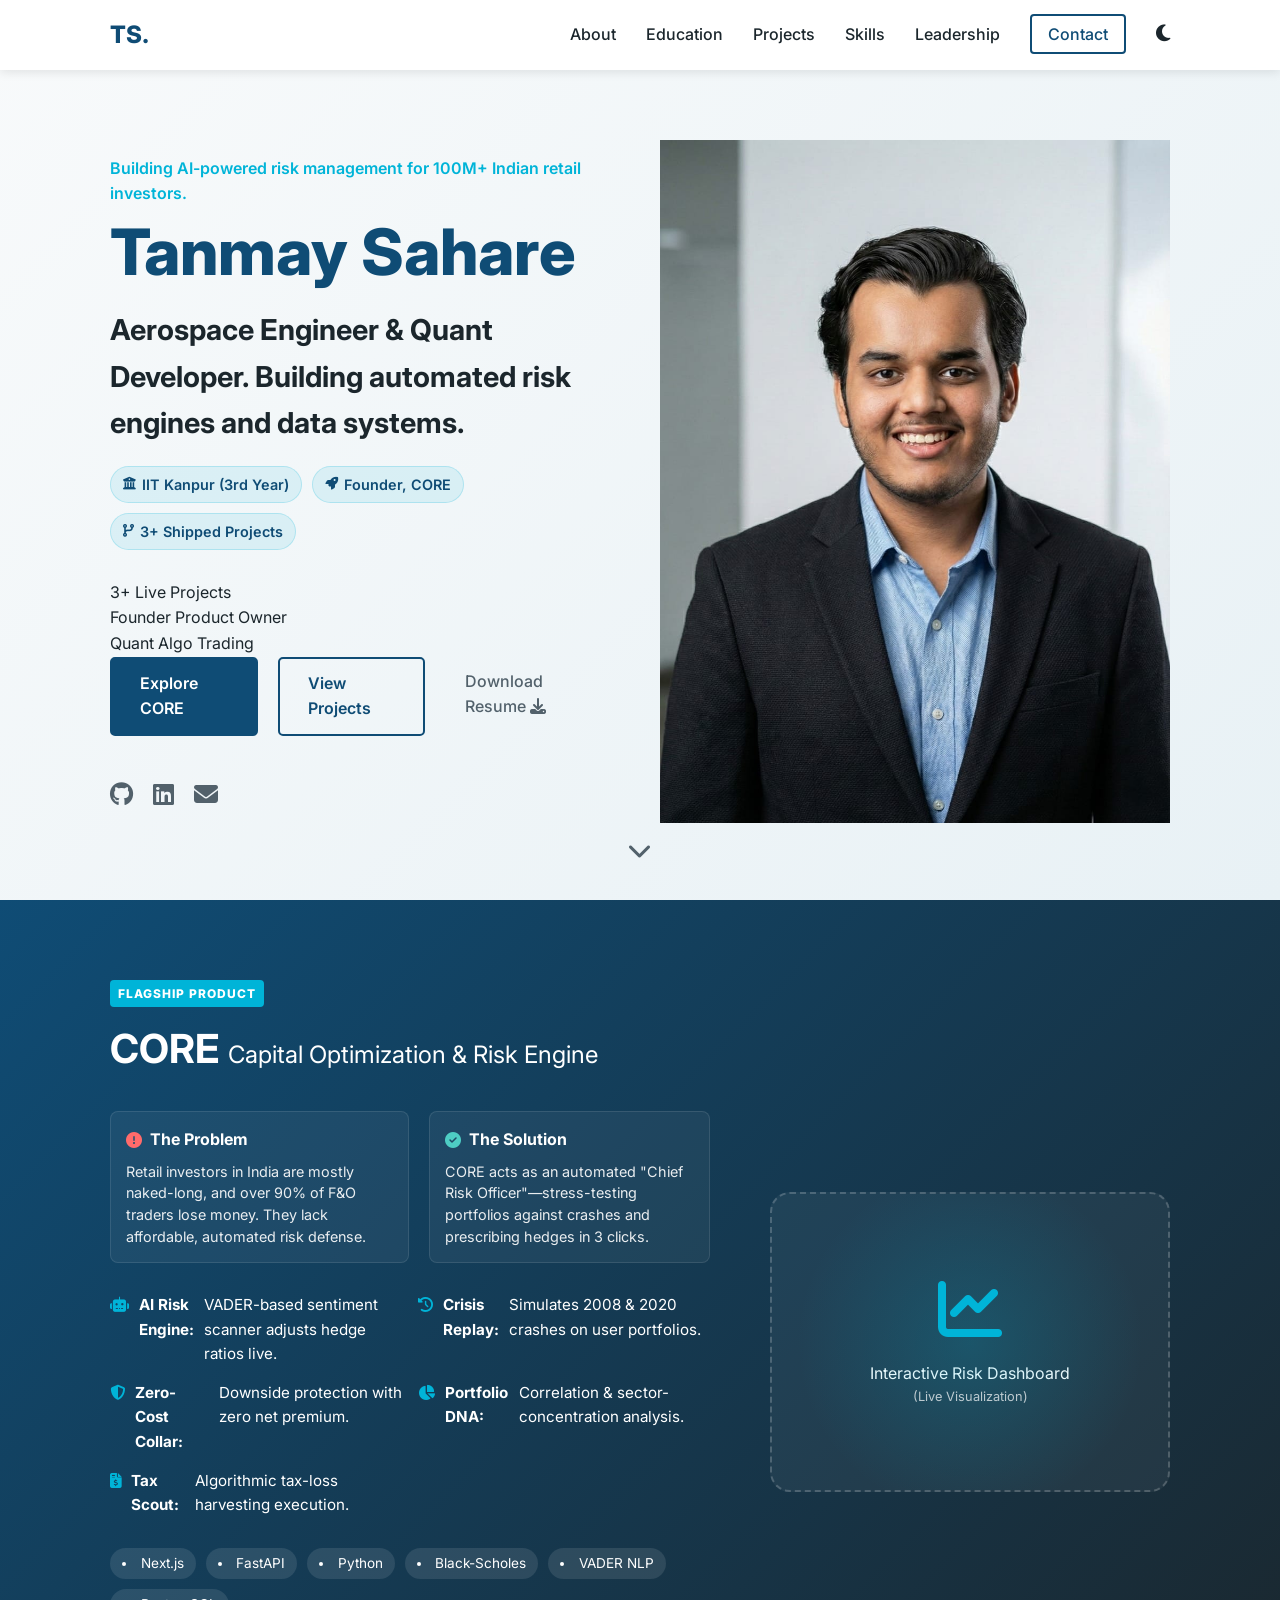
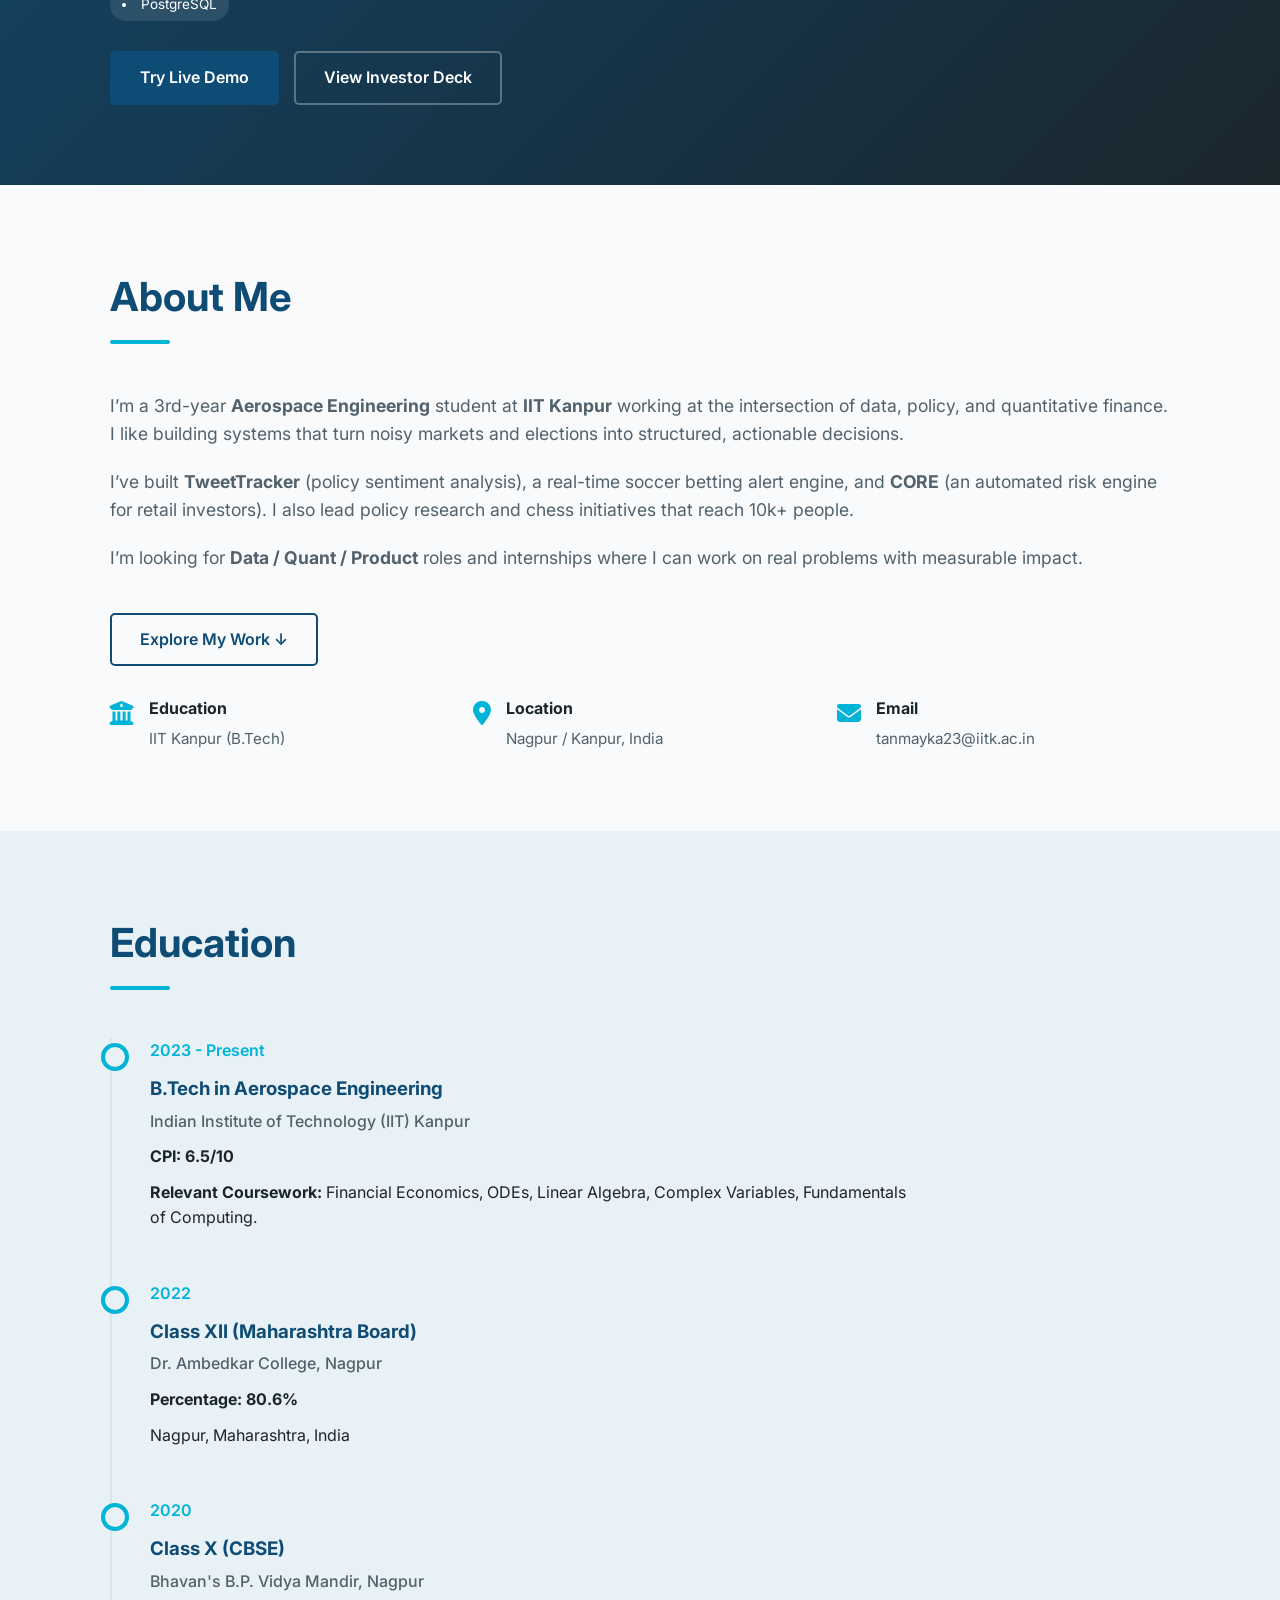
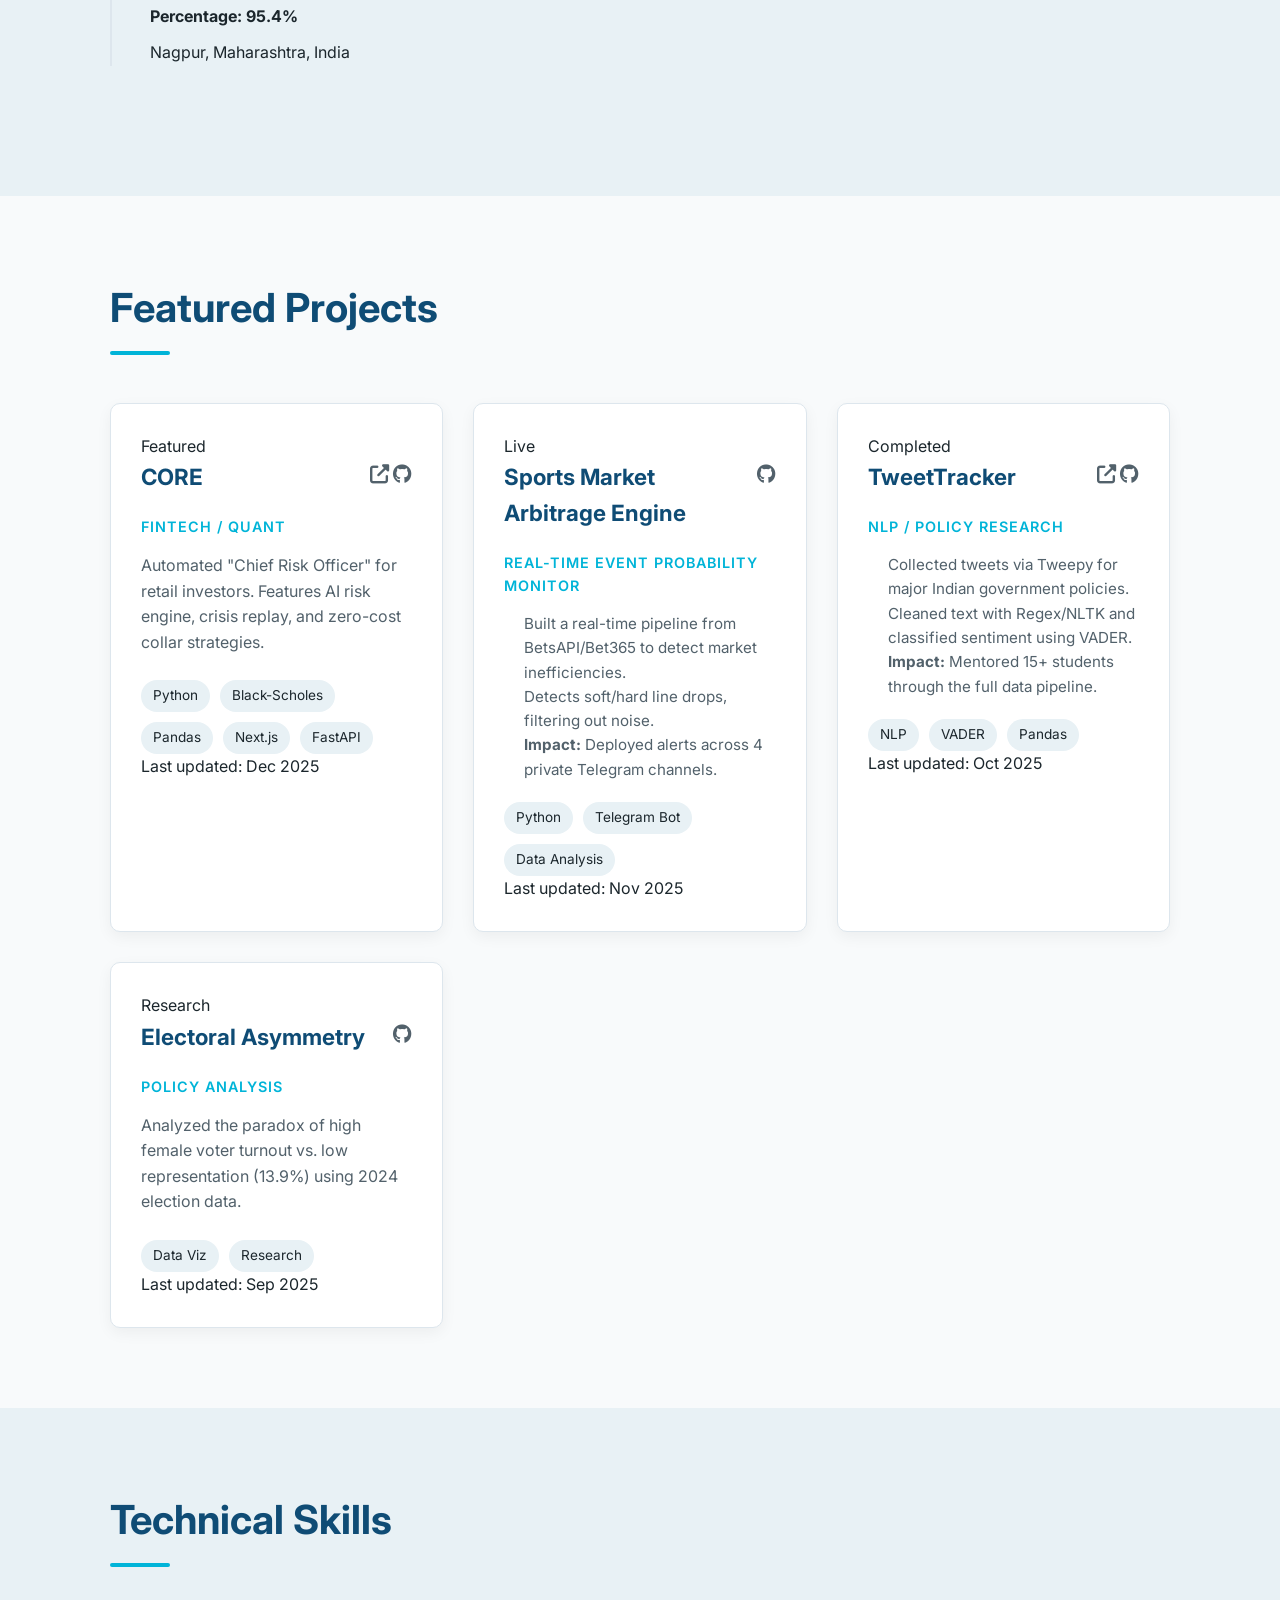
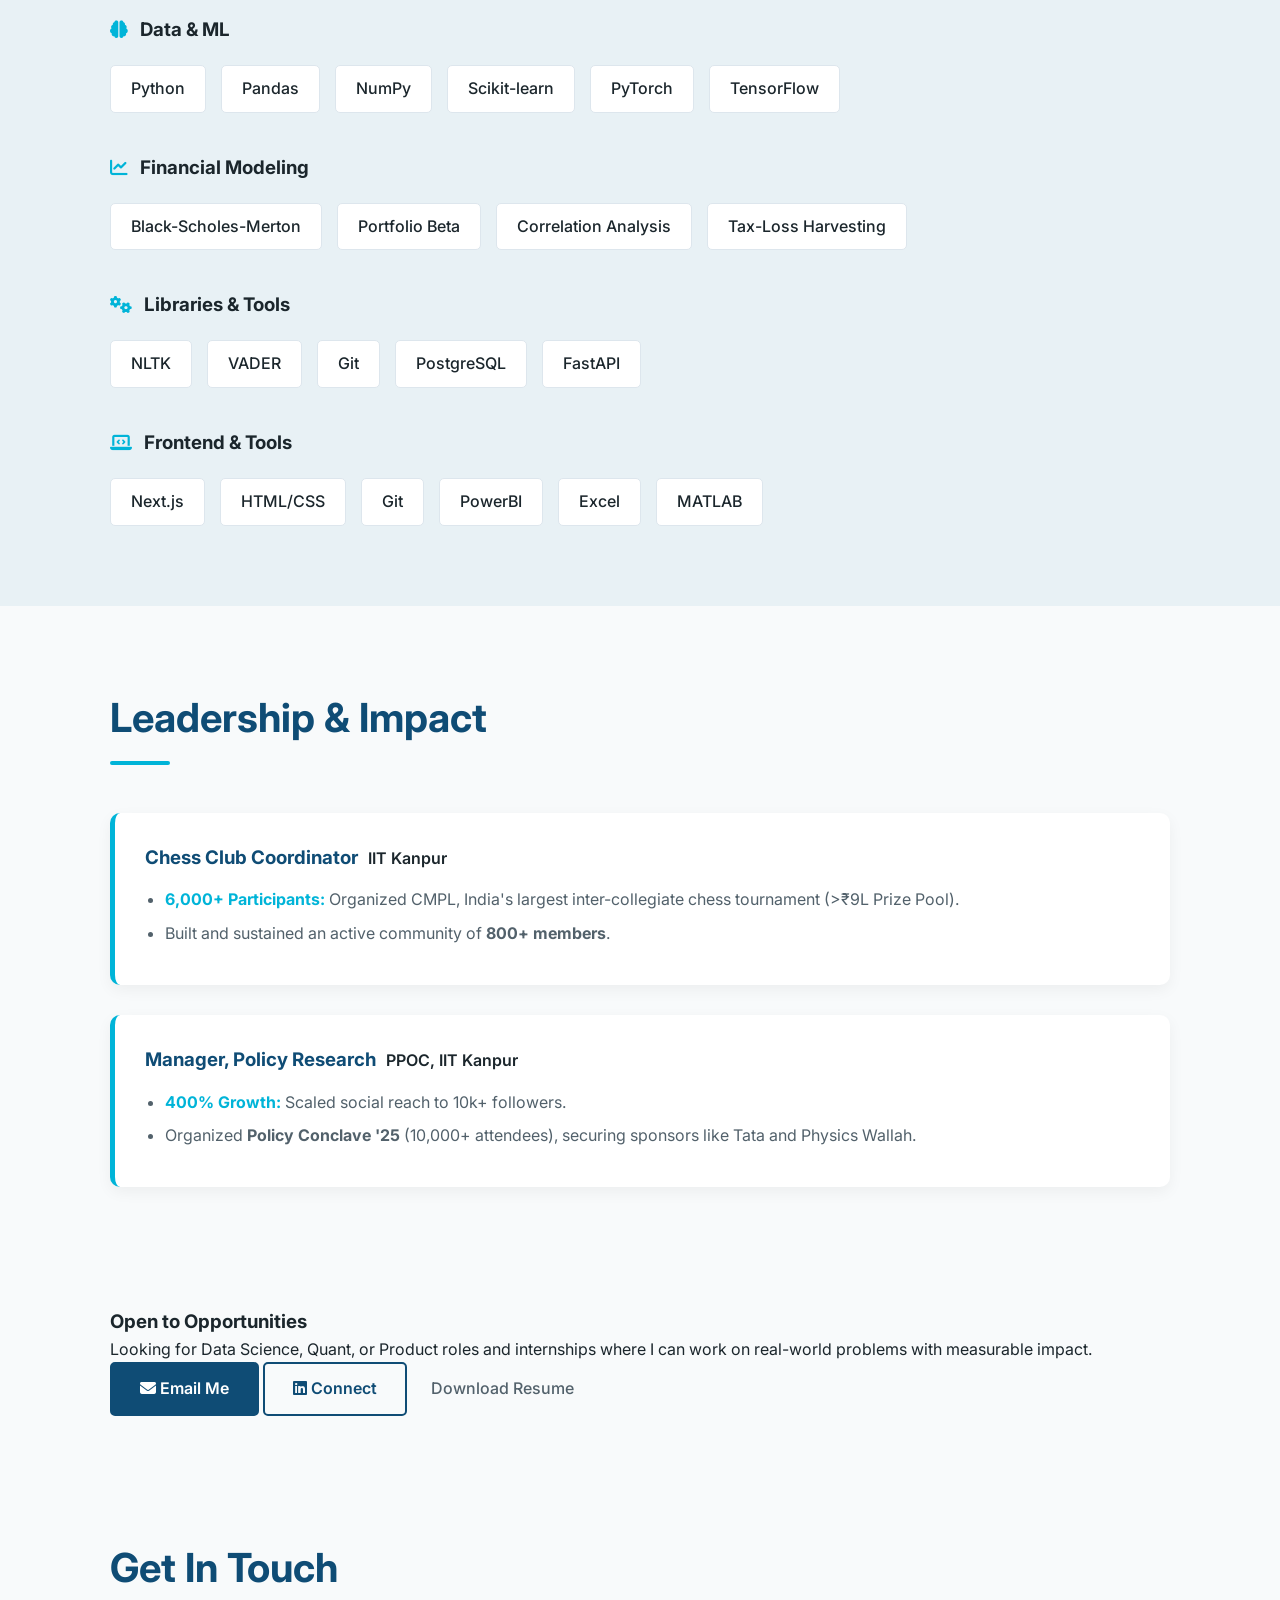
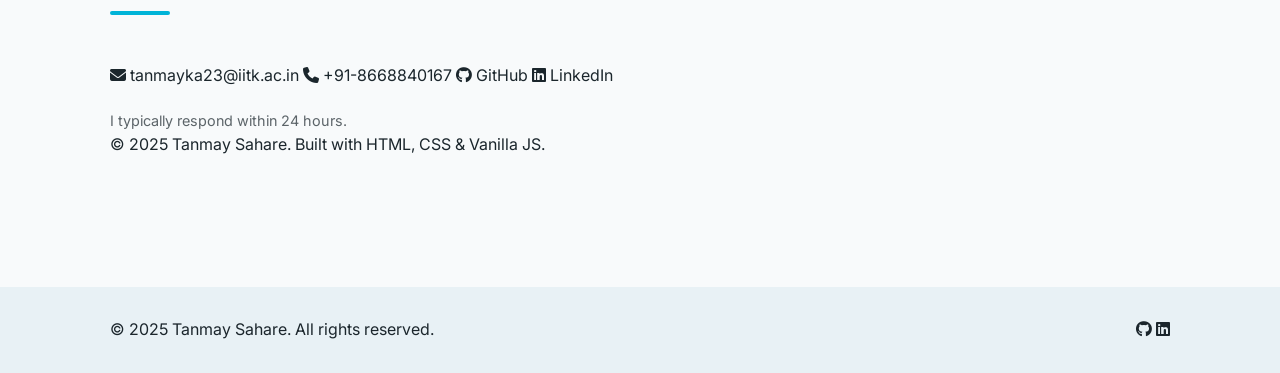
==== commit 0a00fa04: "Employability Refinements: Safe Hero, Renamed Betting Project, Tech Stack Reorder" ====
--- a/index.html
+++ b/index.html
@@ -43,30 +43,30 @@
             <div class="hero-content">
                 <span class="greeting">Building AI-powered risk management for 100M+ Indian retail investors.</span>
                 <h1 class="name">Tanmay Sahare</h1>
-                <h2 class="title">Aerospace Engineer • Data & Quant • Building FinTech Solutions</h2>
+                <h2 class="title">Aerospace Engineer & Quant Developer. Building automated risk engines and data
+                    systems.</h2>
 
                 <div class="hero-chips">
                     <span class="chip"><i class="fas fa-university"></i> IIT Kanpur (3rd Year)</span>
-                    <span class="chip"><i class="fas fa-rocket"></i> Founder, CORE (Live MVP)</span>
+                    <span class="chip"><i class="fas fa-rocket"></i> Founder, CORE</span>
                     <span class="chip"><i class="fas fa-code-branch"></i> 3+ Shipped Projects</span>
-                    <span class="chip"><i class="fas fa-users"></i> 10k+ Reach</span>
-                </div>
-
-                <!-- Hero Stats Row -->
+                </div>
+
+                <!-- Hero Stats Row (Simplified) -->
                 <div class="hero-stats-row">
                     <div class="stat-item">
-                        <span class="stat-val">100M+</span>
-                        <span class="stat-label">Market Opportunity (TAM)</span>
+                        <span class="stat-val">3+</span>
+                        <span class="stat-label">Live Projects</span>
                     </div>
                     <div class="stat-splitter"></div>
                     <div class="stat-item">
                         <span class="stat-val">Founder</span>
-                        <span class="stat-label">Live MVP Shipped</span>
+                        <span class="stat-label">Product Owner</span>
                     </div>
                     <div class="stat-splitter"></div>
                     <div class="stat-item">
-                        <span class="stat-val">₹10L</span>
-                        <span class="stat-label">Seeking Seed Funding</span>
+                        <span class="stat-val">Quant</span>
+                        <span class="stat-label">Algo Trading</span>
                     </div>
                 </div>
 
@@ -162,43 +162,6 @@
         </div>
     </section>
 
-    <!-- ACHIEVEMENTS HIGHLIGHTS SECTION -->
-    <section id="achievements" class="section">
-        <div class="container">
-            <h2 class="section-title">Achievement Highlights</h2>
-            <div class="achievements-grid">
-                <!-- Card 1 -->
-                <div class="ach-card">
-                    <div class="ach-icon"><i class="fas fa-trophy"></i></div>
-                    <h3>CMPL 2024</h3>
-                    <div class="ach-stat">6,000+ Participants</div>
-                    <p>Organized India's largest inter-collegiate chess tournament with ₹9L+ prize pool.</p>
-                </div>
-                <!-- Card 2 -->
-                <div class="ach-card">
-                    <div class="ach-icon"><i class="fas fa-users"></i></div>
-                    <h3>Chess Community</h3>
-                    <div class="ach-stat">800+ Members</div>
-                    <p>Built and sustained an active IIT Kanpur chess community.</p>
-                </div>
-                <!-- Card 3 -->
-                <div class="ach-card">
-                    <div class="ach-icon"><i class="fas fa-handshake"></i></div>
-                    <h3>Policy Conclave</h3>
-                    <div class="ach-stat">10,000+ Attendees</div>
-                    <p>Organized flagship policy event with sponsors like Tata and Physics Wallah.</p>
-                </div>
-                <!-- Card 4 -->
-                <div class="ach-card">
-                    <div class="ach-icon"><i class="fas fa-bullhorn"></i></div>
-                    <h3>Digital Impact</h3>
-                    <div class="ach-stat">10K+ Followers</div>
-                    <p>Achieved 400% growth in policy cell social media reach.</p>
-                </div>
-            </div>
-        </div>
-    </section>
-
     <!-- About Section -->
     <section id="about" class="section">
         <div class="container">
@@ -316,29 +279,31 @@
                         <p class="project-desc">Automated "Chief Risk Officer" for retail investors. Features AI risk
                             engine, crisis replay, and zero-cost collar strategies.</p>
                         <ul class="project-tech">
+                            <li>Python</li>
+                            <li>Black-Scholes</li>
+                            <li>Pandas</li>
                             <li>Next.js</li>
                             <li>FastAPI</li>
-                            <li>Quant Libs</li>
                         </ul>
                         <p class="last-updated">Last updated: Dec 2025</p>
                     </div>
                 </article>
 
-                <!-- Project 2: Soccer Betting -->
+                <!-- Project 2: Sports Arbitrage -->
                 <article class="project-card">
                     <div class="card-status status-live">Live</div>
                     <div class="project-content">
                         <div class="project-header">
-                            <h3>Soccer Betting Insights</h3>
+                            <h3>Sports Market Arbitrage Engine</h3>
                             <span class="project-links">
                                 <a href="#" title="View on GitHub"><i class="fab fa-github"></i></a>
                             </span>
                         </div>
-                        <p class="project-role">Real-time Data Pipeline</p>
+                        <p class="project-role">Real-time Event Probability Monitor</p>
                         <ul class="project-bullets"
                             style="color: var(--text-light); font-size: 0.95rem; margin-bottom: 20px; padding-left: 20px;">
                             <li>Built a real-time pipeline from BetsAPI/Bet365 to detect market inefficiencies.</li>
-                            <li>Detects soft/hard line drops, filtering out noise like goals/penalties.</li>
+                            <li>Detects soft/hard line drops, filtering out noise.</li>
                             <li><strong>Impact:</strong> Deployed alerts across 4 private Telegram channels.</li>
                         </ul>
                         <ul class="project-tech">
@@ -413,23 +378,23 @@
                     <h3><i class="fas fa-brain"></i> Data & ML</h3>
                     <div class="skill-tags">
                         <span>Python</span><span>Pandas</span><span>NumPy</span><span>Scikit-learn</span>
-                        <span>PyTorch</span><span>TensorFlow</span><span>NLTK</span><span>VADER</span>
+                        <span>PyTorch</span><span>TensorFlow</span>
                     </div>
                 </div>
 
                 <div class="skill-category">
-                    <h3><i class="fas fa-server"></i> Backend & Infra</h3>
-                    <div class="skill-tags">
-                        <span>FastAPI</span><span>REST APIs</span><span>SQL (MySQL/Postgres)</span><span>Basic
-                            Deployment</span>
-                    </div>
-                </div>
-
-                <div class="skill-category">
-                    <h3><i class="fas fa-chart-line"></i> Quant & Finance</h3>
+                    <h3><i class="fas fa-chart-line"></i> Financial Modeling</h3>
                     <div class="skill-tags">
                         <span>Black-Scholes-Merton</span><span>Portfolio Beta</span><span>Correlation Analysis</span>
                         <span>Tax-Loss Harvesting</span>
+                    </div>
+                </div>
+
+                <div class="skill-category">
+                    <h3><i class="fas fa-cogs"></i> Libraries & Tools</h3>
+                    <div class="skill-tags">
+                        <span>NLTK</span><span>VADER</span><span>Git</span><span>PostgreSQL</span>
+                        <span>FastAPI</span>
                     </div>
                 </div>
 
@@ -457,10 +422,9 @@
                         <span class="org">IIT Kanpur</span>
                     </div>
                     <ul>
-                        <li>Organized <strong>CMPL</strong> (India's largest inter-collegiate chess tournament) with
-                            <strong>6,000+ participants</strong> and ₹9L+ prize pool.
-                        </li>
-                        <li>Led a team of 23+ student leaders and built a community of 800+ members.</li>
+                        <li><strong style="color: var(--accent-color);">6,000+ Participants:</strong> Organized CMPL,
+                            India's largest inter-collegiate chess tournament (>₹9L Prize Pool).</li>
+                        <li>Built and sustained an active community of <strong>800+ members</strong>.</li>
                     </ul>
                 </div>
 
@@ -470,8 +434,10 @@
                         <span class="org">PPOC, IIT Kanpur</span>
                     </div>
                     <ul>
-                        <li>Grew social reach by <strong>400%</strong> to 10k+ followers.</li>
-                        <li>Organized Policy Conclave '25 (10,000+ attendees) and secured sponsors like Tata.</li>
+                        <li><strong style="color: var(--accent-color);">400% Growth:</strong> Scaled social reach to
+                            10k+ followers.</li>
+                        <li>Organized <strong>Policy Conclave '25</strong> (10,000+ attendees), securing sponsors like
+                            Tata and Physics Wallah.</li>
                     </ul>
                 </div>
 
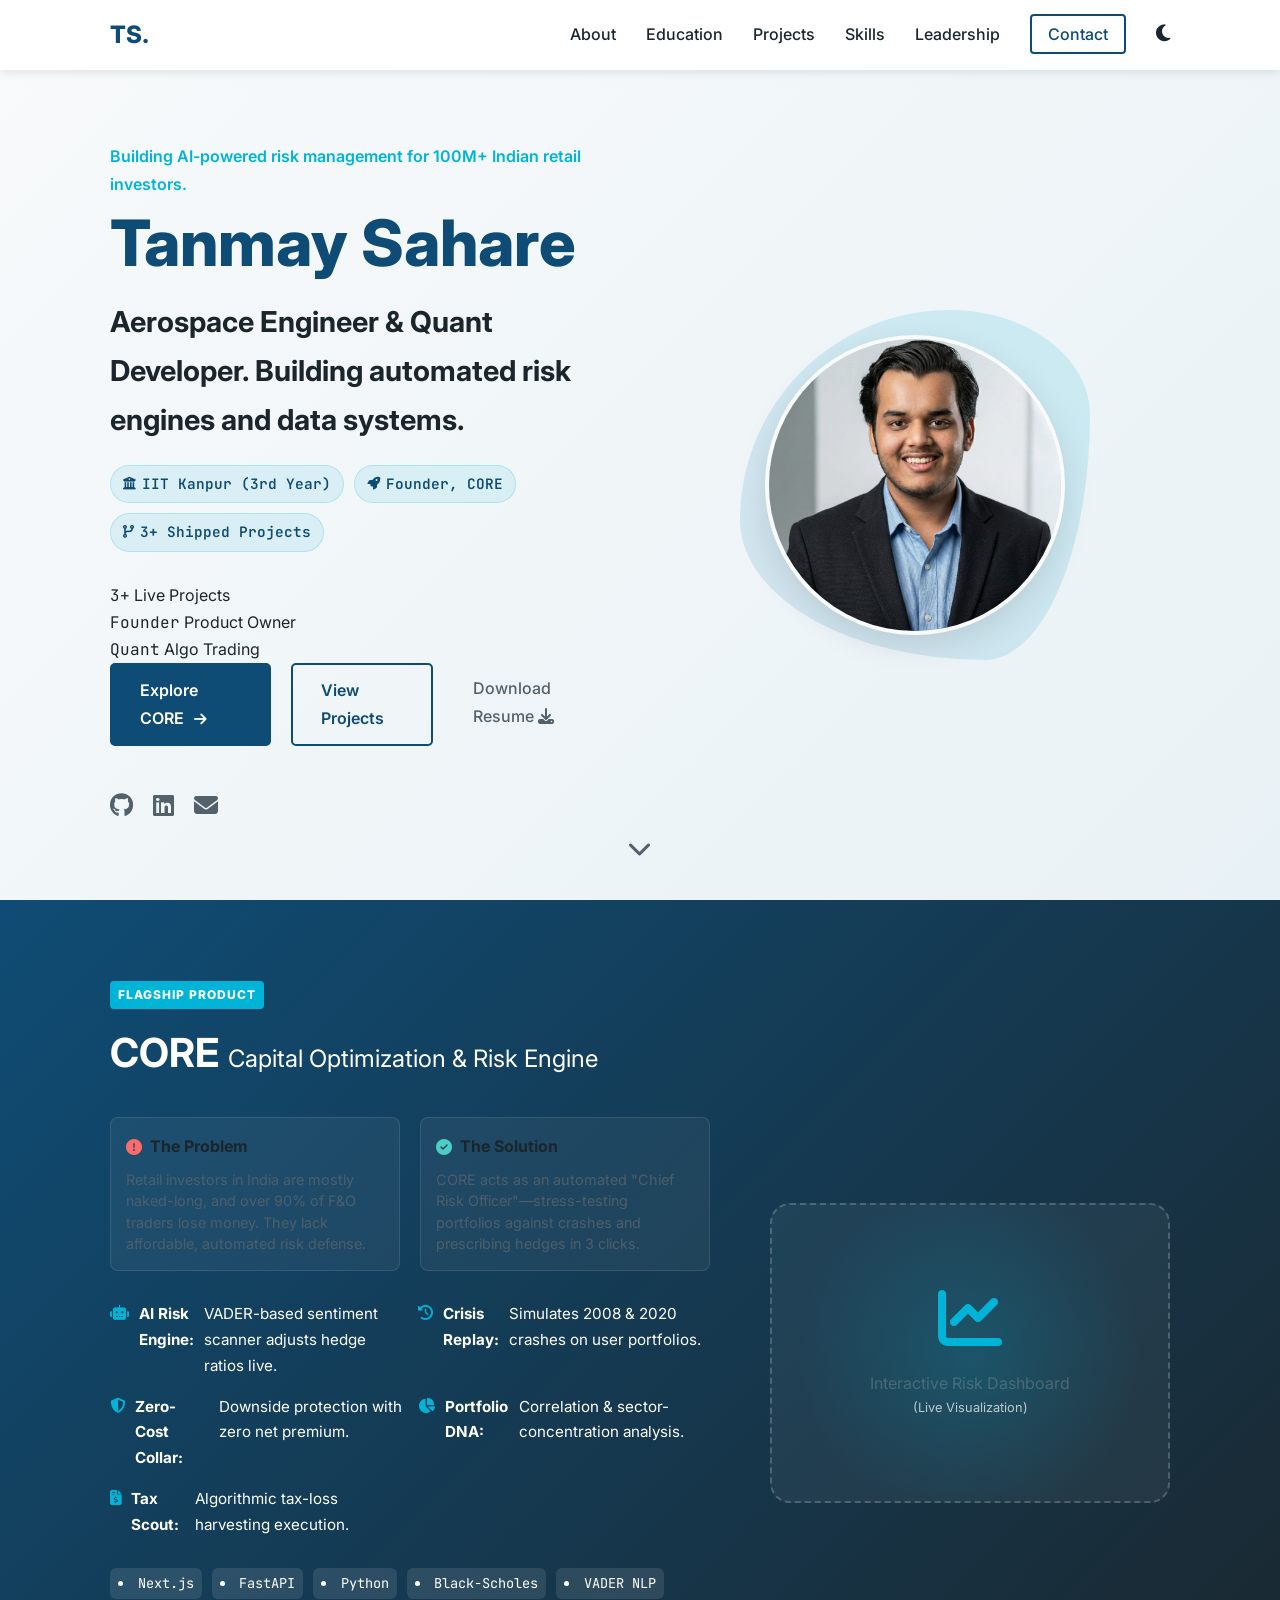
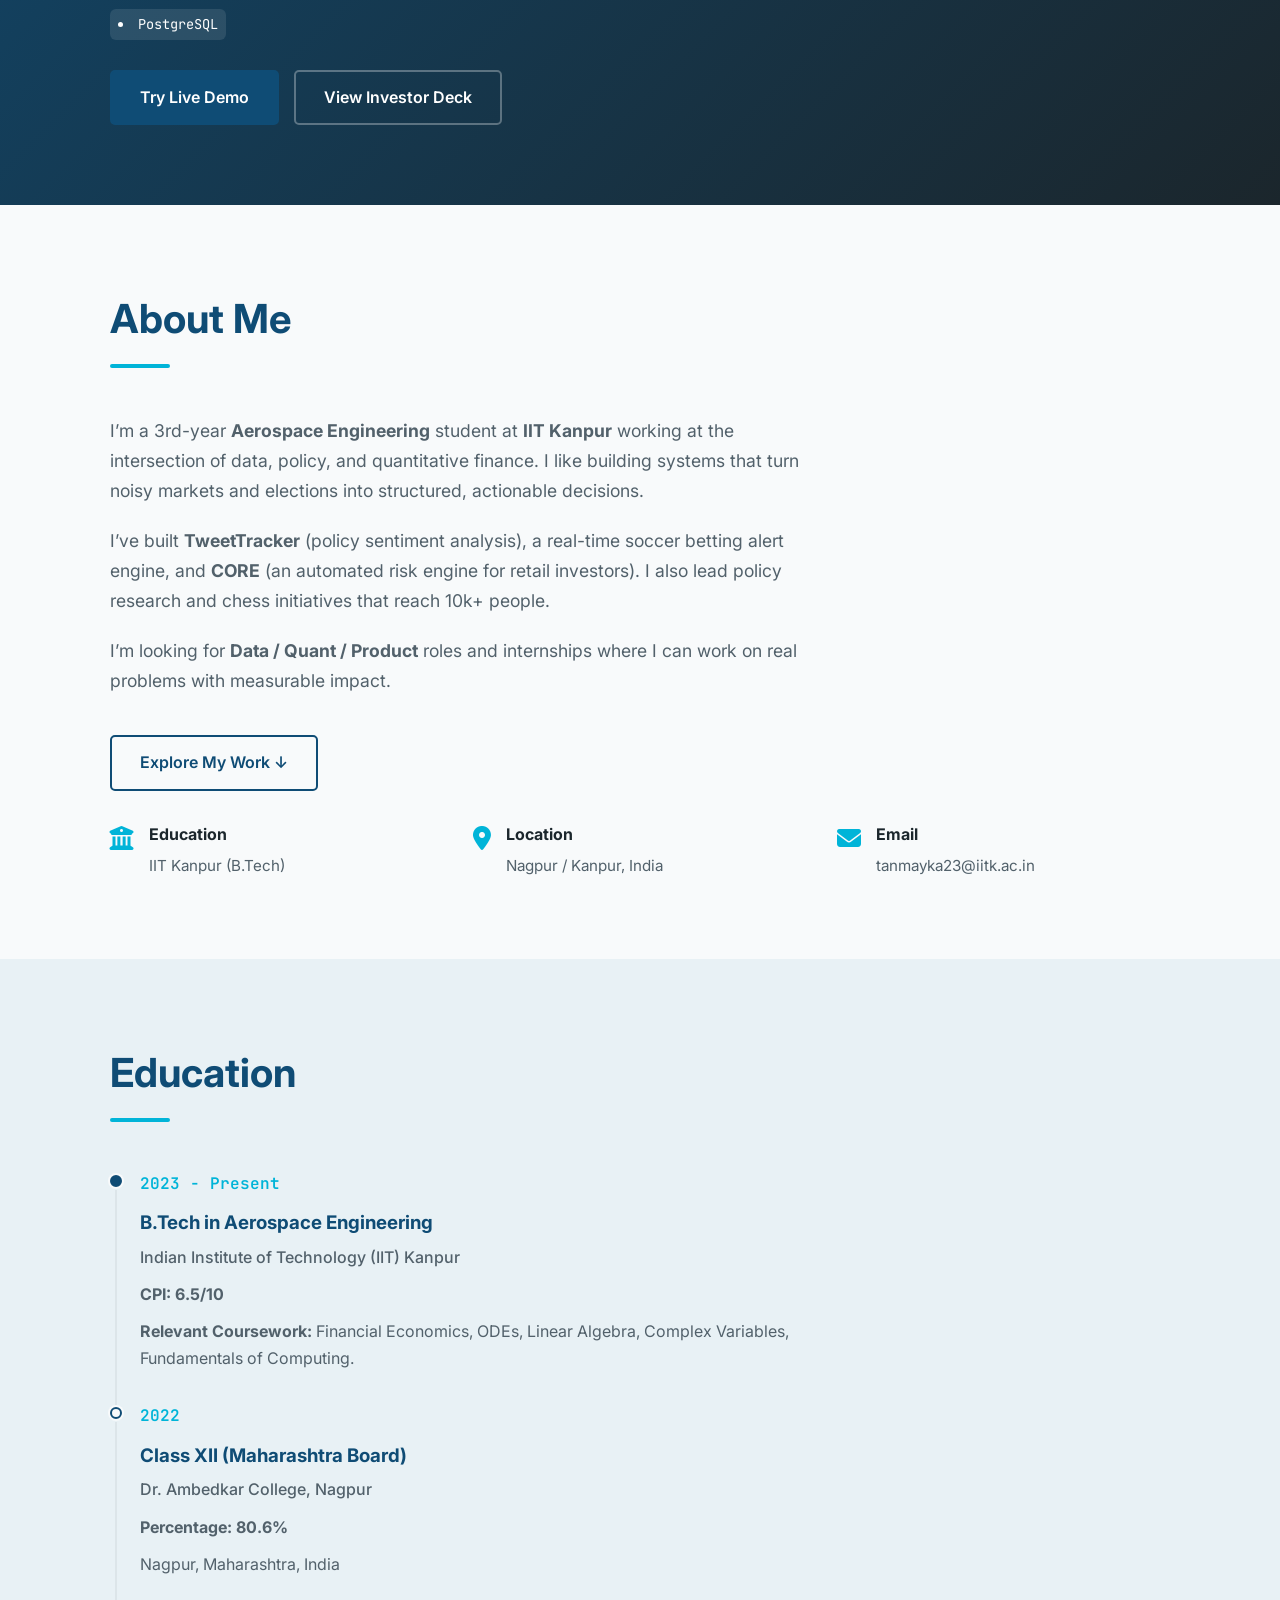
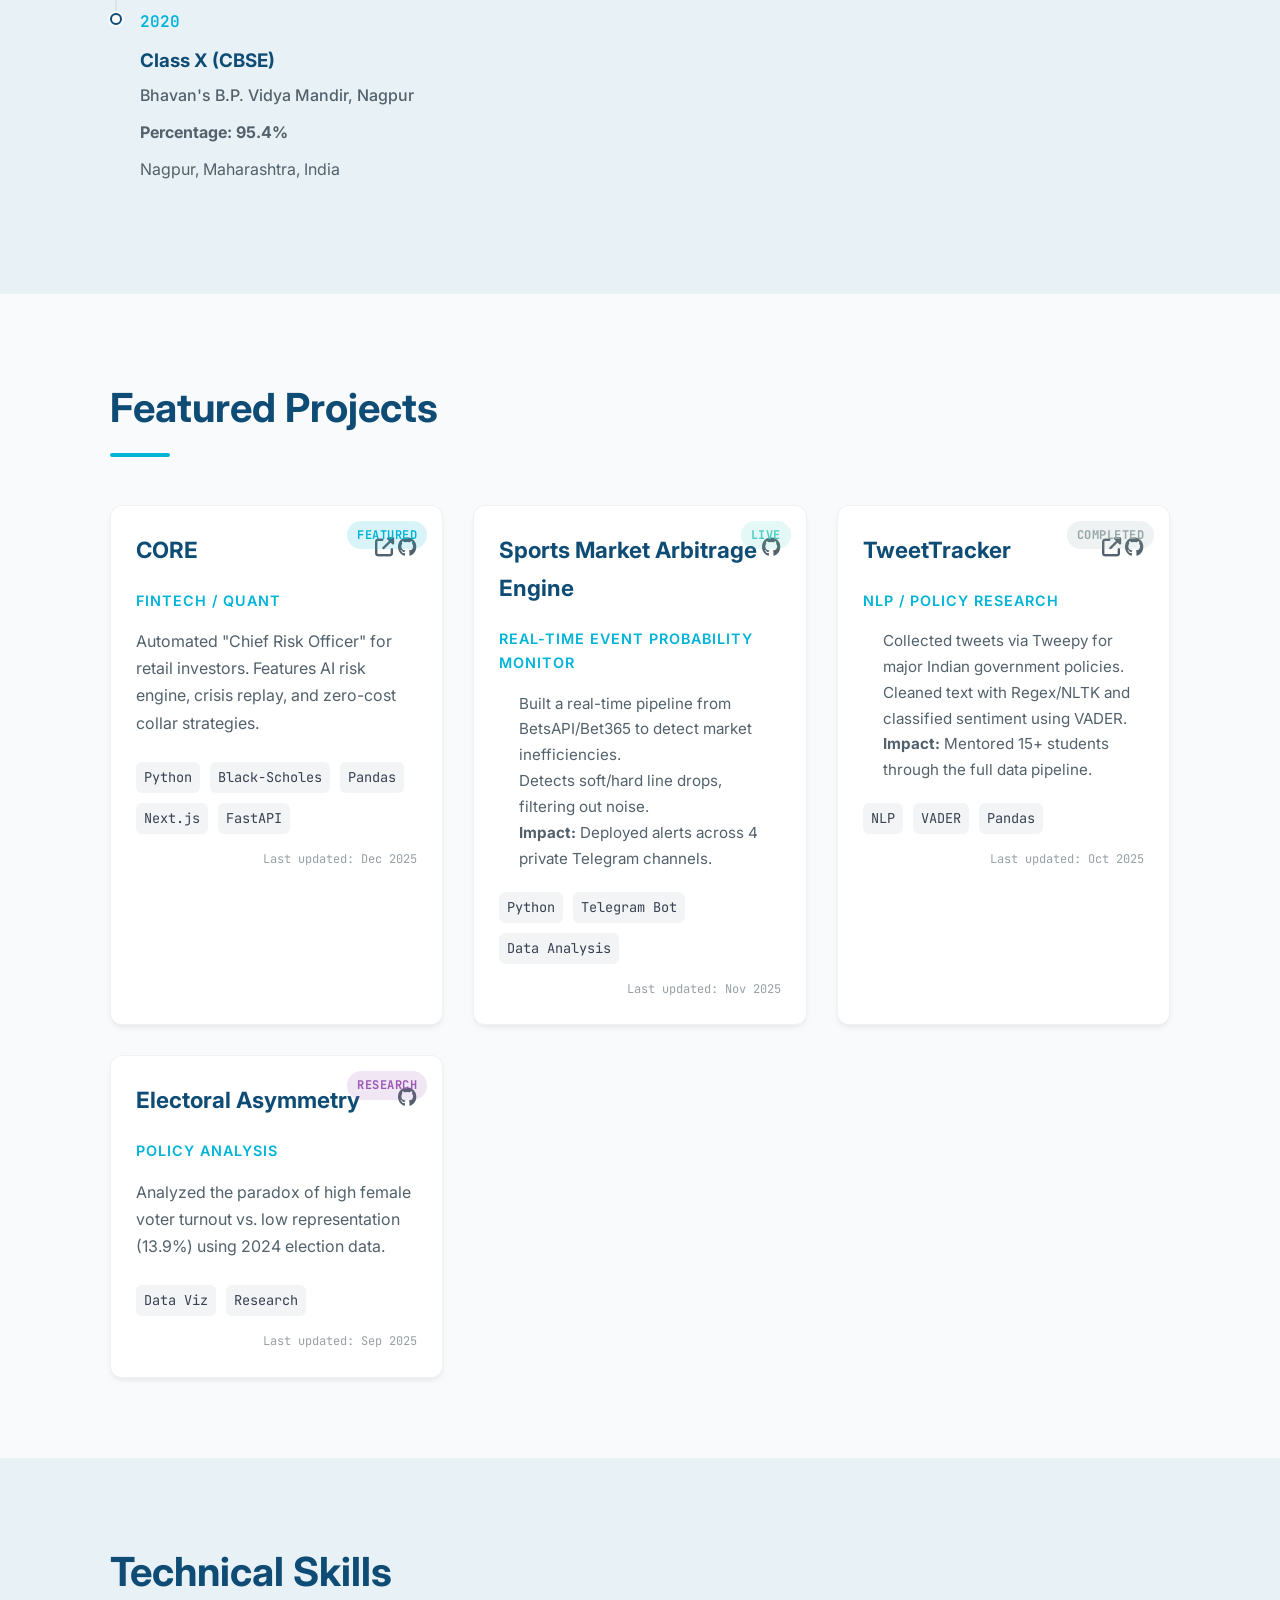
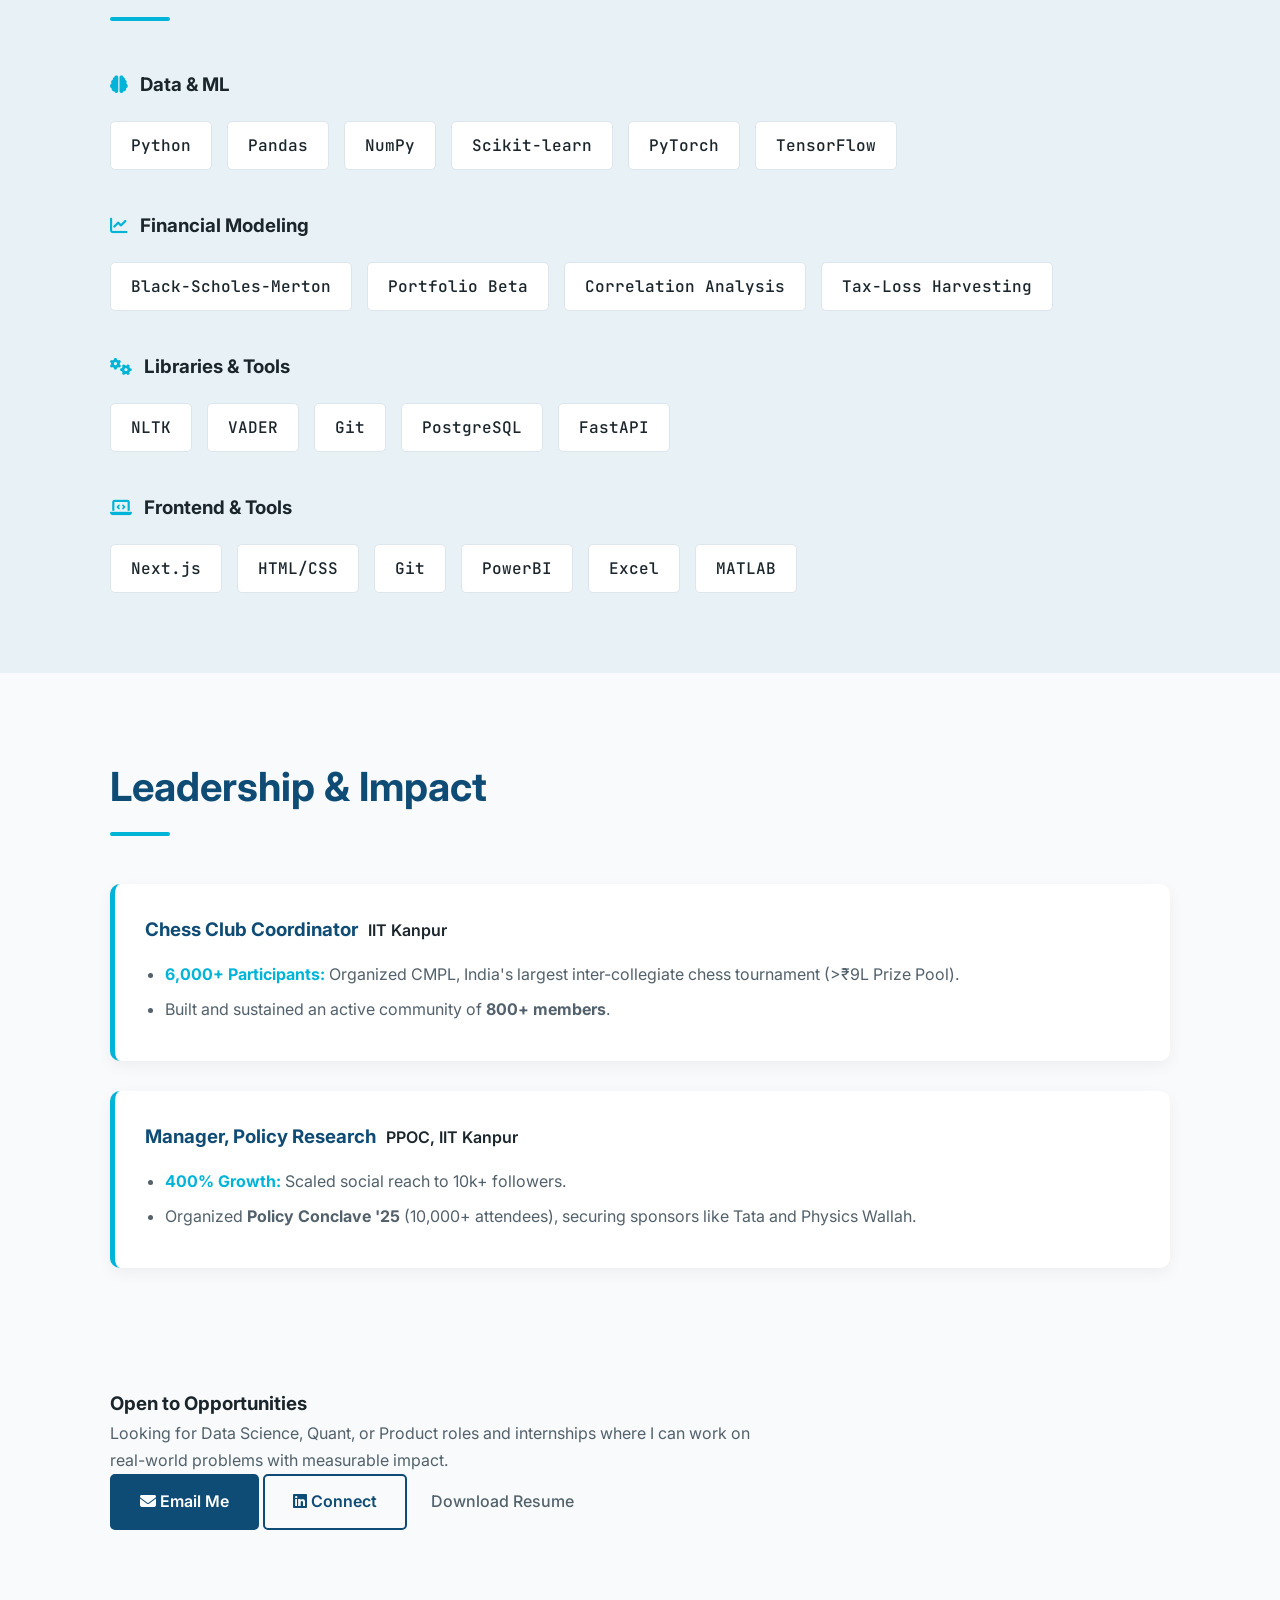
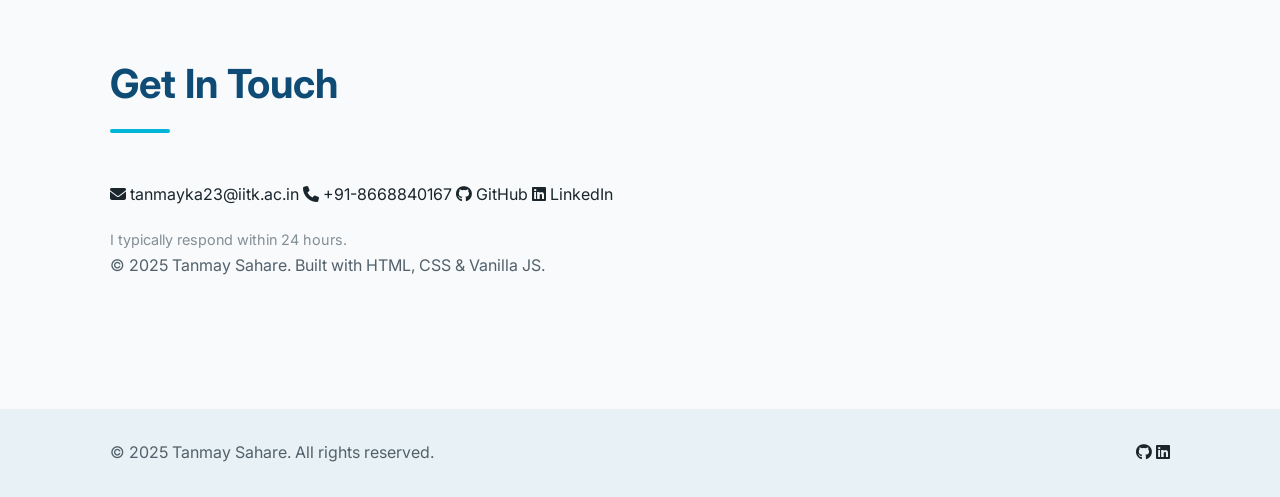
==== commit b608f6cd: "UI Polish: Inter Font, Mono Numbers, Card Lift, Pill Badges" ====
--- a/index.html
+++ b/index.html
@@ -9,7 +9,8 @@
     <title>Tanmay Sahare | Aerospace Engineer & Data Analyst</title>
     <link rel="preconnect" href="https://fonts.googleapis.com">
     <link rel="preconnect" href="https://fonts.gstatic.com" crossorigin>
-    <link href="https://fonts.googleapis.com/css2?family=Inter:wght@300;400;500;600;700;800&display=swap"
+    <link
+        href="https://fonts.googleapis.com/css2?family=Inter:wght@300;400;500;600;700;800&family=JetBrains+Mono:wght@400;700&display=swap"
         rel="stylesheet">
     <link rel="stylesheet" href="styles.css">
     <!-- Font Awesome for Icons -->
@@ -71,7 +72,9 @@
                 </div>
 
                 <div class="hero-buttons">
-                    <a href="https://core.hedgeguard.in" target="_blank" class="btn btn-primary">Explore CORE</a>
+                    <a href="https://core.hedgeguard.in" target="_blank" class="btn btn-primary">Explore CORE <i
+                            class="fas fa-arrow-right"
+                            style="margin-left: 6px; font-size: 0.9em; transition: transform 0.2s;"></i></a>
                     <a href="#projects" class="btn btn-outline">View Projects</a>
                     <a href="assets/resume.pdf" class="btn btn-text" download>Download Resume <i
                             class="fas fa-download"></i></a>
--- a/styles.css
+++ b/styles.css
@@ -19,9 +19,10 @@
 
     /* Fonts */
     --font-main: 'Inter', sans-serif;
+    --font-mono: 'JetBrains Mono', monospace;
 
     /* Transitions */
-    --transition-fast: 0.3s ease;
+    --transition-fast: 0.2s ease-in-out;
 }
 
 [data-theme='dark'] {
@@ -55,8 +56,34 @@
     font-family: var(--font-main);
     background-color: var(--bg-color);
     color: var(--text-color);
-    line-height: 1.6;
+    line-height: 1.7;
     transition: background-color 0.3s, color 0.3s;
+}
+
+p {
+    max-width: 65ch;
+    color: var(--text-light);
+}
+
+h1,
+h2,
+h3,
+h4,
+h5,
+h6 {
+    color: var(--text-color);
+    /* Ensure headings use off-black/theme color */
+}
+
+/* Monospace for numbers and tech tags */
+.stat-val,
+.ach-stat,
+.project-tech li,
+.skill-tags span,
+.chip,
+.timeline-date,
+.last-updated {
+    font-family: var(--font-mono);
 }
 
 a {
@@ -104,6 +131,55 @@
 
 .bg-alt {
     background-color: var(--bg-alt-color);
+}
+
+/* Profile Picture Styles */
+.profile-container {
+    position: relative;
+    width: 350px;
+    height: 350px;
+    display: flex;
+    justify-content: center;
+    align-items: center;
+    margin: 0 auto;
+}
+
+.blob-bg {
+    position: absolute;
+    width: 100%;
+    height: 100%;
+    background: linear-gradient(45deg, var(--secondary-color), var(--accent-color));
+    border-radius: 60% 40% 30% 70% / 60% 30% 70% 40%;
+    opacity: 0.15;
+    /* Subtle */
+    animation: morph 8s ease-in-out infinite;
+    z-index: 1;
+}
+
+@keyframes morph {
+    0% {
+        border-radius: 60% 40% 30% 70% / 60% 30% 70% 40%;
+    }
+
+    50% {
+        border-radius: 30% 60% 70% 40% / 50% 60% 30% 60%;
+    }
+
+    100% {
+        border-radius: 60% 40% 30% 70% / 60% 30% 70% 40%;
+    }
+}
+
+.profile-img {
+    width: 300px;
+    height: 300px;
+    border-radius: 50%;
+    /* Force circle */
+    object-fit: cover;
+    z-index: 2;
+    border: 4px solid var(--bg-color);
+    box-shadow: 0 10px 30px rgba(0, 0, 0, 0.1);
+    background-color: #f0f0f0;
 }
 
 /* Buttons */
@@ -357,37 +433,56 @@
 }
 
 /* Education Timeline */
+/* Timeline Education */
 .timeline {
     position: relative;
     max-width: 800px;
 }
 
-.timeline::before {
+.timeline-item {
+    position: relative;
+    padding-left: 30px;
+    margin-bottom: 30px;
+    display: flex;
+    flex-direction: column;
+}
+
+.timeline-marker {
+    position: absolute;
+    left: 0;
+    top: 5px;
+    width: 12px;
+    height: 12px;
+    border-radius: 50%;
+    background: var(--bg-color);
+    /* Default empty center */
+    border: 2px solid var(--primary-color);
+    box-shadow: 0 0 0 2px var(--bg-color);
+    z-index: 1;
+}
+
+.timeline-item:first-child .timeline-marker {
+    background: var(--primary-color);
+    /* Filled for current */
+}
+
+.timeline-item::before {
     content: '';
     position: absolute;
-    left: 0;
-    top: 0;
-    height: 100%;
+    left: 5px;
+    top: 20px;
+    bottom: -35px;
     width: 2px;
-    background-color: var(--border-color);
-}
-
-.timeline-item {
-    position: relative;
-    padding-left: 40px;
-    margin-bottom: 50px;
-}
-
-.timeline-item::after {
-    content: '';
-    position: absolute;
-    left: -9px;
-    top: 5px;
-    width: 20px;
-    height: 20px;
-    background-color: var(--bg-alt-color);
-    border: 4px solid var(--accent-color);
-    border-radius: 50%;
+    background: rgba(0, 0, 0, 0.05);
+    /* Very subtle line */
+}
+
+[data-theme='dark'] .timeline-item::before {
+    background: rgba(255, 255, 255, 0.05);
+}
+
+.timeline-item:last-child::before {
+    display: none;
 }
 
 .timeline-date {
@@ -420,17 +515,22 @@
 }
 
 .project-card {
-    background-color: var(--card-bg);
-    padding: 30px;
-    border-radius: 10px;
-    box-shadow: 0 5px 15px rgba(0, 0, 0, 0.05);
-    transition: var(--transition-fast);
-    border: 1px solid var(--border-color);
+    background: var(--card-bg);
+    border-radius: 12px;
+    overflow: hidden;
+    position: relative;
+    box-shadow: 0 4px 6px -1px rgba(0, 0, 0, 0.05), 0 2px 4px -1px rgba(0, 0, 0, 0.03);
+    border: 1px solid rgba(0, 0, 0, 0.05);
+    /* Subtle border */
+    transition: transform 0.2s ease-in-out, box-shadow 0.2s ease-in-out;
+    padding: 25px;
+    display: flex;
+    flex-direction: column;
 }
 
 .project-card:hover {
-    transform: translateY(-5px);
-    box-shadow: 0 10px 25px rgba(0, 0, 0, 0.1);
+    transform: translateY(-4px);
+    box-shadow: 0 10px 15px -3px rgba(0, 0, 0, 0.08), 0 4px 6px -2px rgba(0, 0, 0, 0.04);
 }
 
 .project-header {
@@ -719,6 +819,66 @@
     }
 }
 
+.card-status {
+    position: absolute;
+    top: 15px;
+    right: 15px;
+    padding: 4px 10px;
+    border-radius: 20px;
+    /* Pill shape */
+    font-size: 0.75rem;
+    font-weight: 700;
+    letter-spacing: 0.5px;
+    text-transform: uppercase;
+    font-family: var(--font-mono);
+}
+
+.status-featured {
+    background: rgba(0, 180, 216, 0.15);
+    color: var(--accent-color);
+}
+
+.status-live {
+    background: rgba(78, 205, 196, 0.15);
+    color: #4ECDC4;
+}
+
+.status-completed {
+    background: rgba(149, 165, 166, 0.15);
+    color: #95a5a6;
+}
+
+.status-research {
+    background: rgba(155, 89, 182, 0.15);
+    color: #9b59b6;
+}
+
+.last-updated {
+    font-size: 0.75rem;
+    color: var(--text-light);
+    margin-top: 15px;
+    opacity: 0.6;
+    text-align: right;
+    font-family: var(--font-mono);
+}
+
+.project-tech li {
+    background: #F3F4F6;
+    /* Light gray tag style */
+    color: #374151;
+    border: none;
+    border-radius: 6px;
+    /* Tag instead of pill */
+    font-size: 0.85rem;
+    padding: 4px 8px;
+    font-family: var(--font-mono);
+}
+
+[data-theme='dark'] .project-tech li {
+    background: rgba(255, 255, 255, 0.1);
+    color: var(--text-color);
+}
+
 /* Hero Chips */
 .hero-chips {
     display: flex;
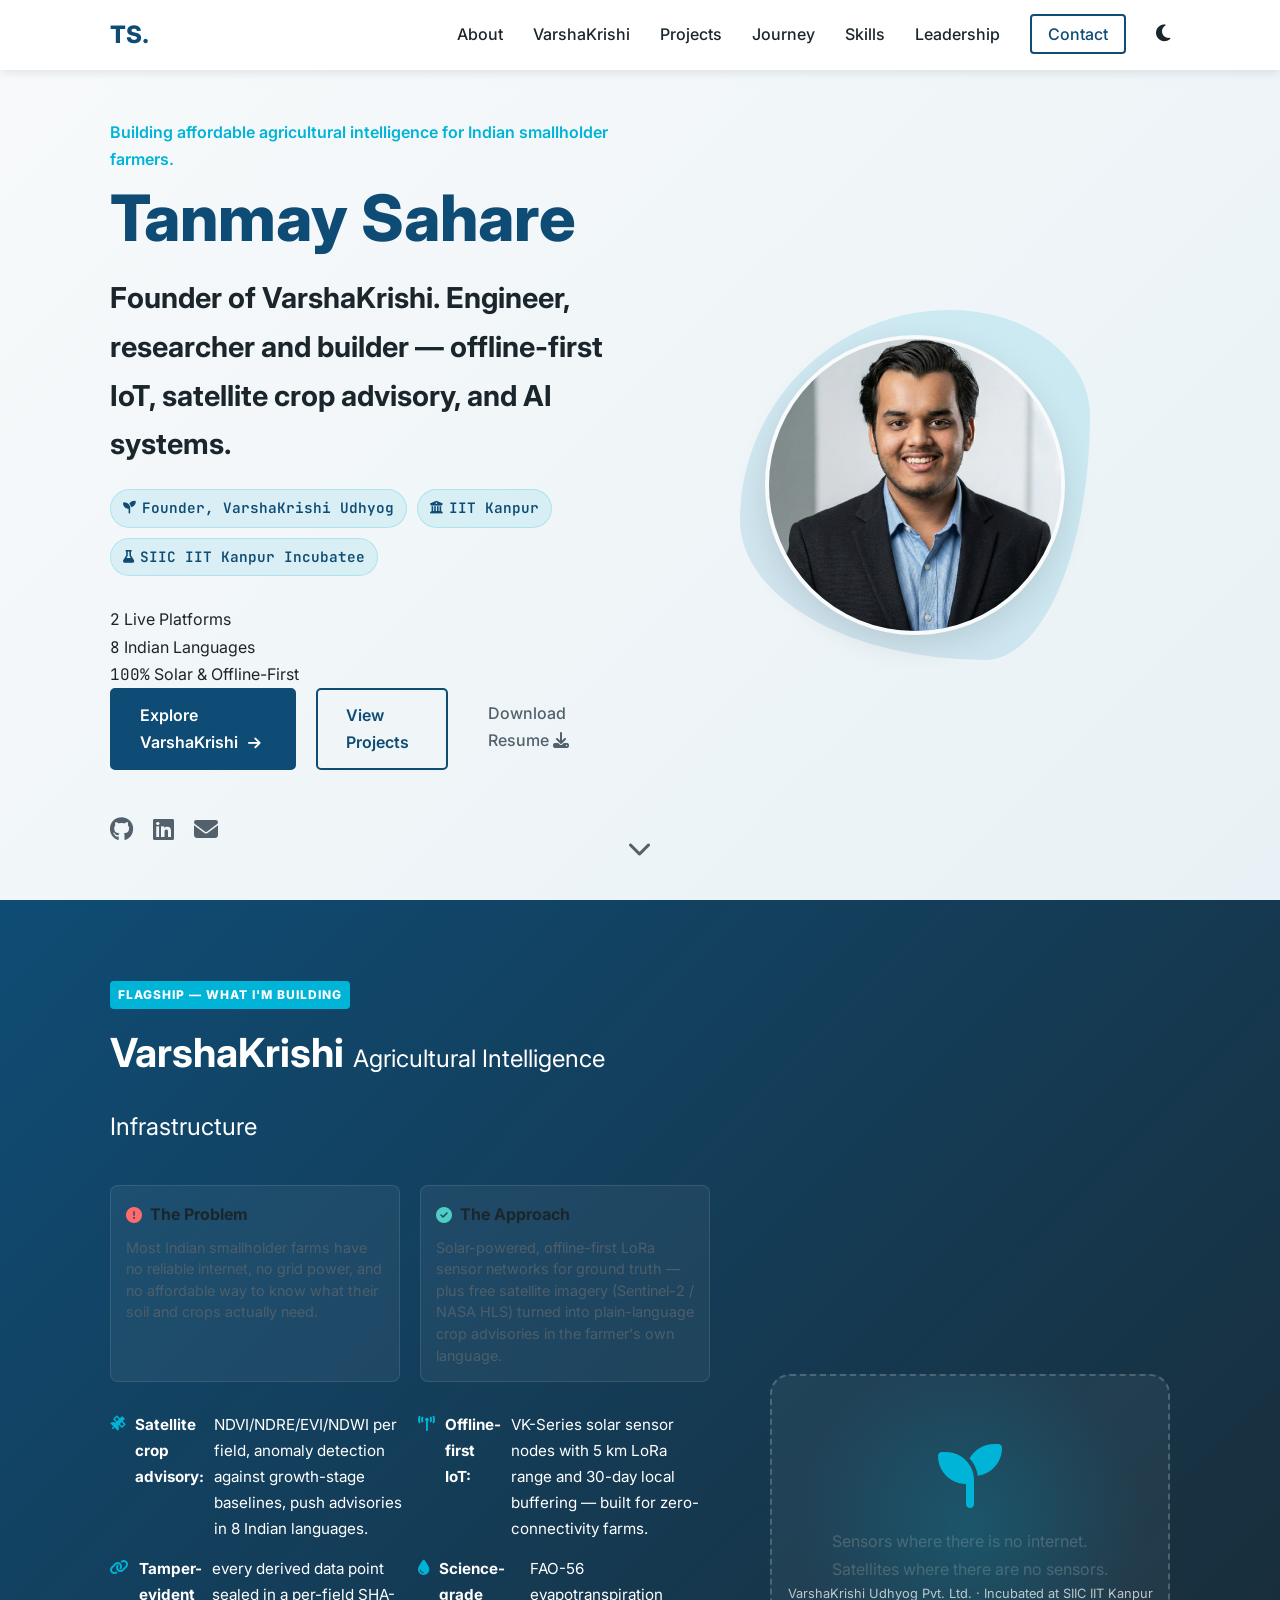
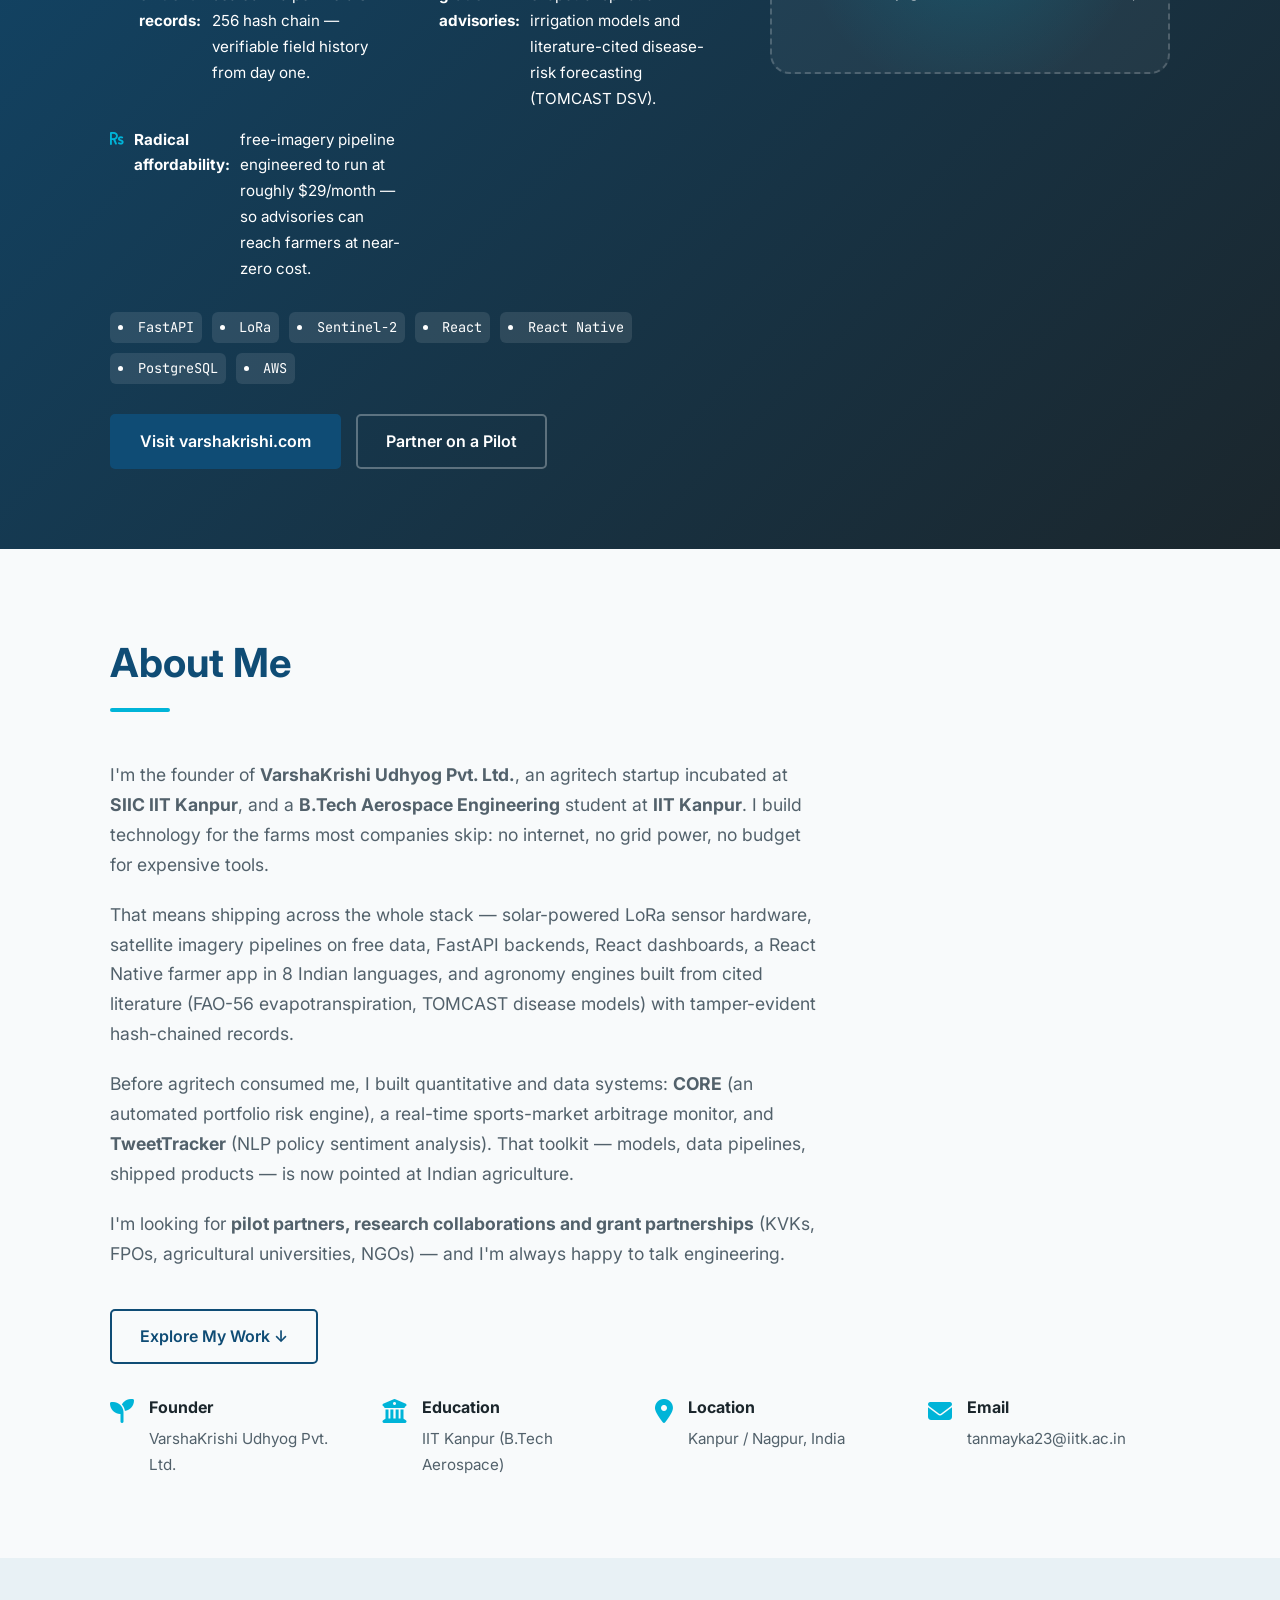
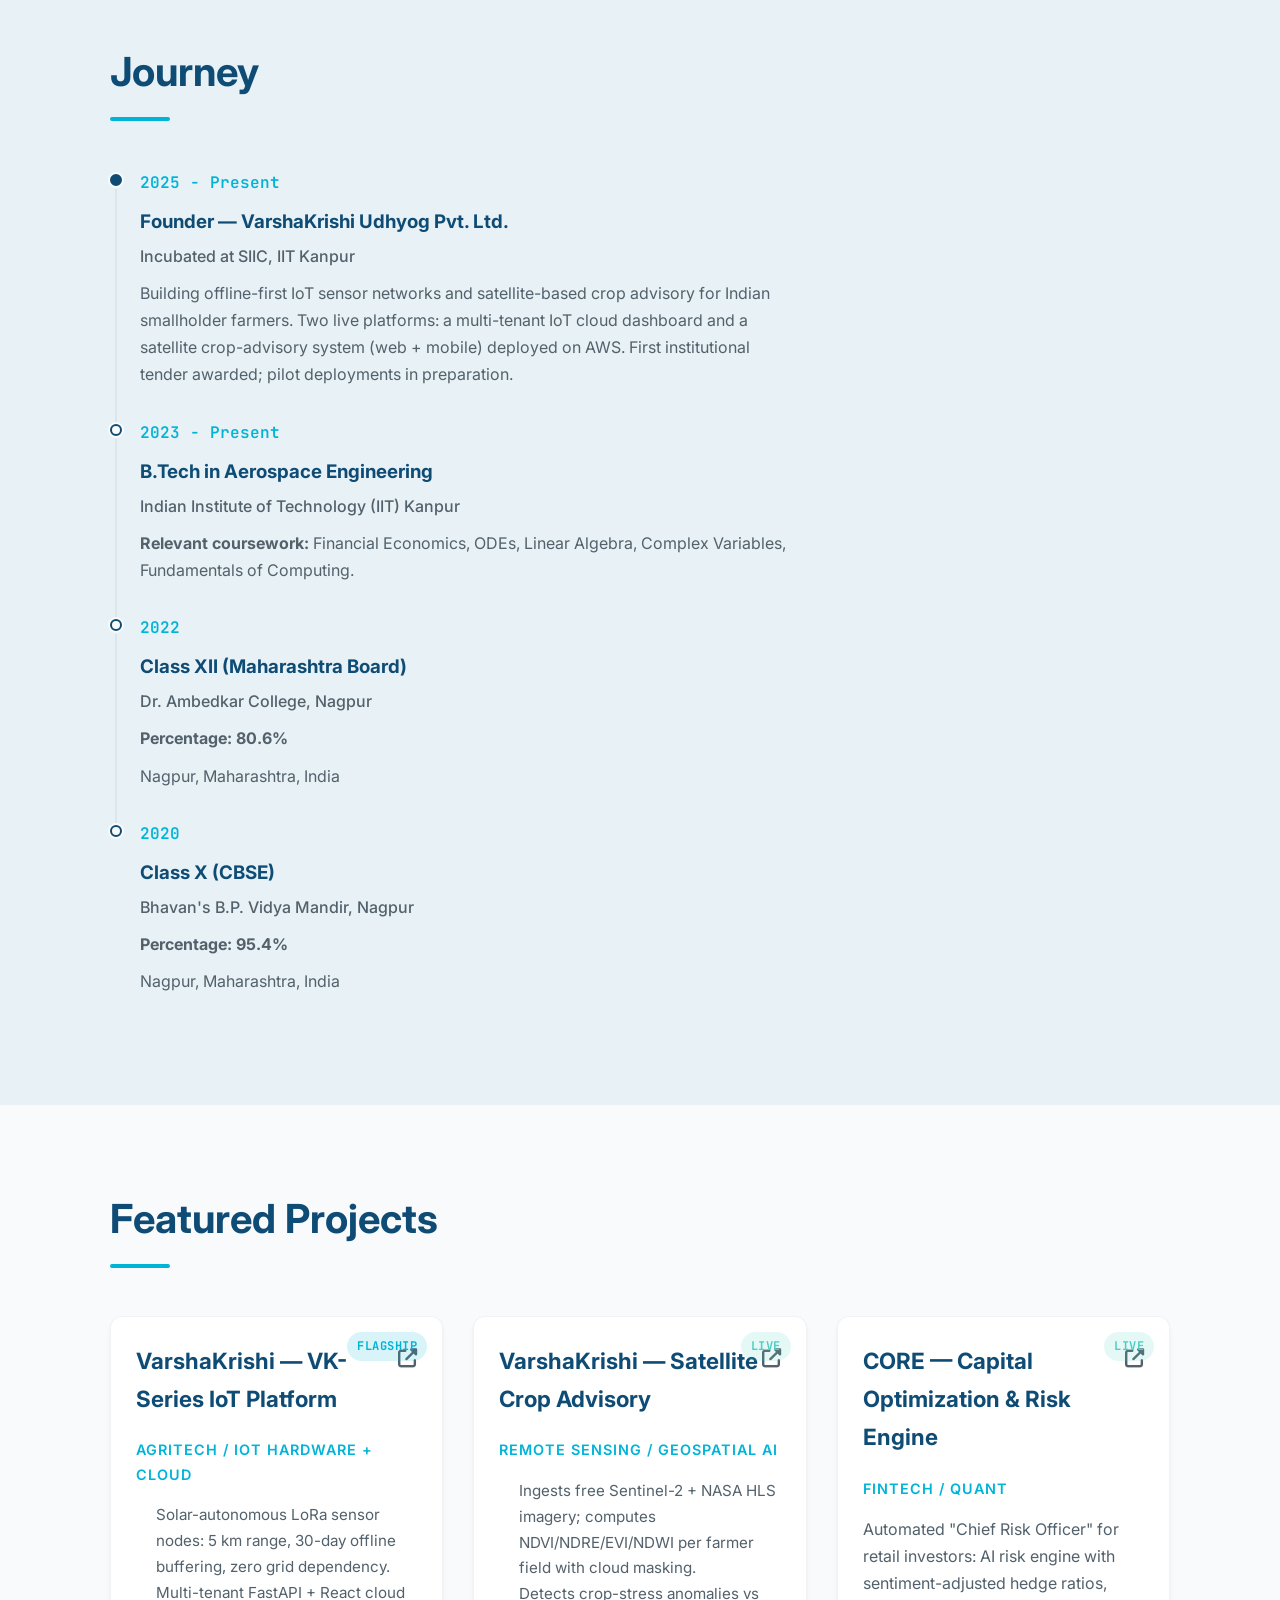
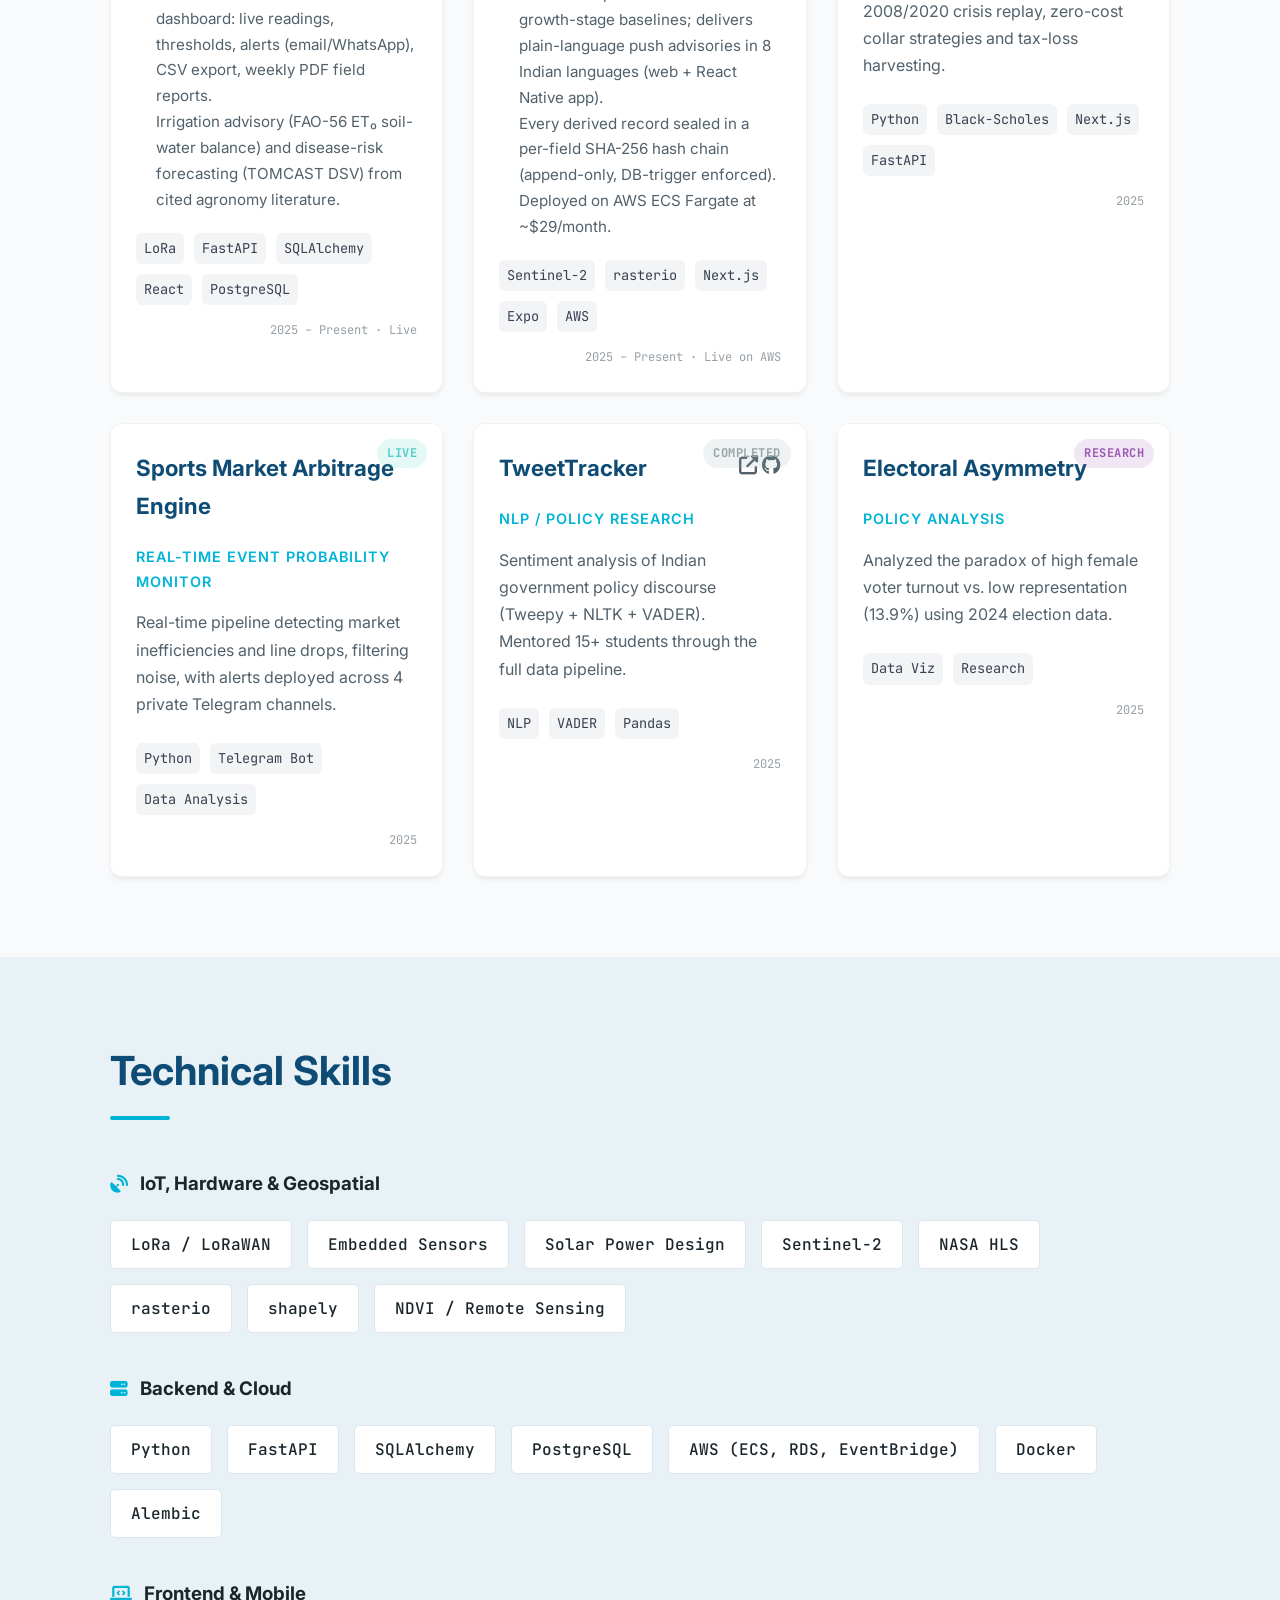
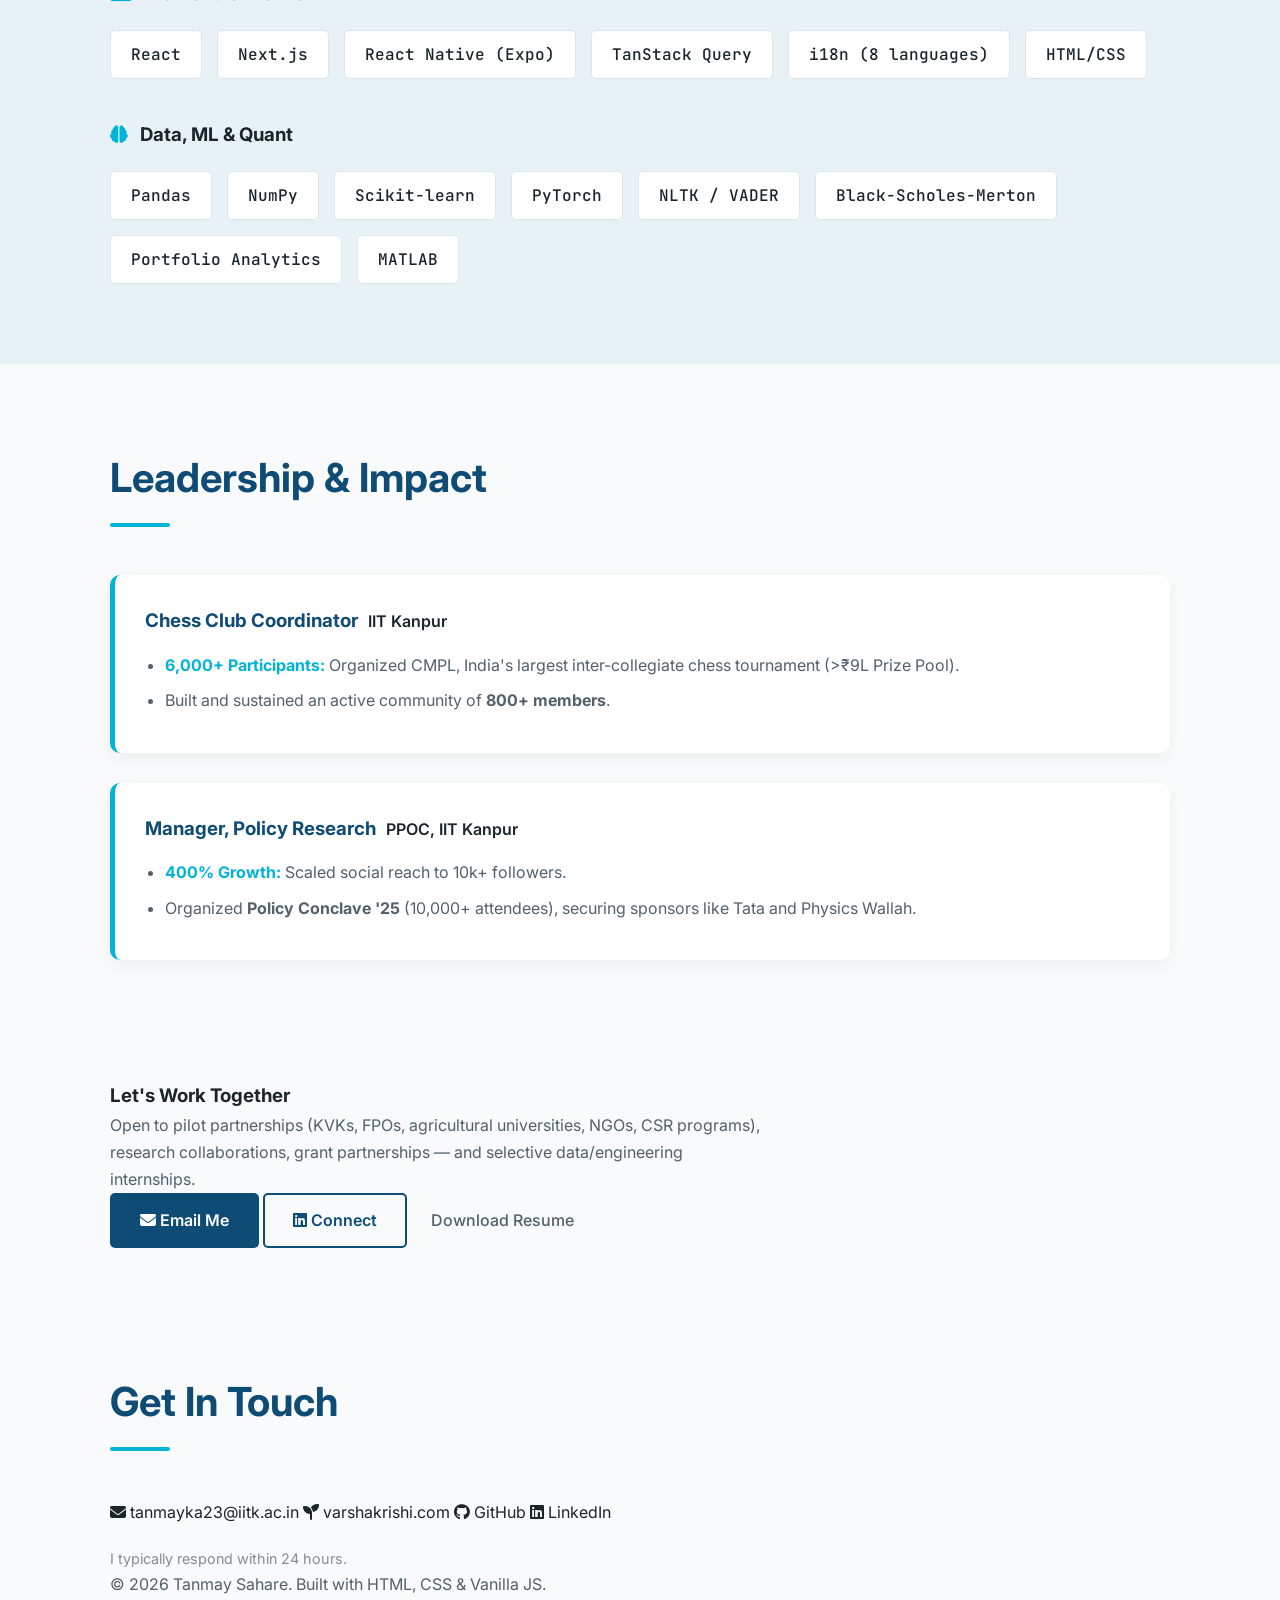
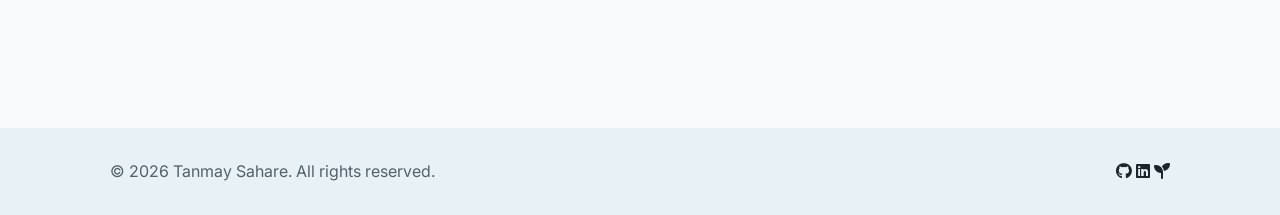
==== commit 112ed7c0: "Founder-first redesign: VarshaKrishi flagship, Person/Org JSON-LD, OG/Twitter meta, robots+sitemap+l" ====
--- a/index.html
+++ b/index.html
@@ -4,9 +4,79 @@
 <head>
     <meta charset="UTF-8">
     <meta name="viewport" content="width=device-width, initial-scale=1.0">
+    <title>Tanmay Sahare — Founder, VarshaKrishi | Agritech, IoT & AI Engineer at IIT Kanpur</title>
     <meta name="description"
-        content="Professional portfolio of Tanmay Sahare, Aerospace Engineering student at IIT Kanpur specializing in Data Science and Policy Research.">
-    <title>Tanmay Sahare | Aerospace Engineer & Data Analyst</title>
+        content="Tanmay Sahare is the founder of VarshaKrishi, building affordable agricultural intelligence for Indian smallholder farmers — offline-first solar IoT sensor networks, satellite crop advisory, and AI systems. Aerospace Engineering student at IIT Kanpur, incubated at SIIC IIT Kanpur.">
+    <link rel="canonical" href="https://tanmaysahare.me/">
+    <meta name="robots" content="index, follow, max-image-preview:large">
+    <meta name="author" content="Tanmay Sahare">
+
+    <!-- Open Graph -->
+    <meta property="og:type" content="profile">
+    <meta property="og:title" content="Tanmay Sahare — Founder, VarshaKrishi">
+    <meta property="og:description"
+        content="Building affordable agricultural intelligence for Indian smallholder farmers: offline-first solar IoT, satellite crop advisory, and AI. IIT Kanpur · SIIC incubatee.">
+    <meta property="og:url" content="https://tanmaysahare.me/">
+    <meta property="og:image" content="https://tanmaysahare.me/assets/profile.jpg">
+    <meta property="og:locale" content="en_IN">
+    <meta property="og:site_name" content="Tanmay Sahare">
+
+    <!-- Twitter Card -->
+    <meta name="twitter:card" content="summary">
+    <meta name="twitter:title" content="Tanmay Sahare — Founder, VarshaKrishi">
+    <meta name="twitter:description"
+        content="Building affordable agricultural intelligence for Indian smallholder farmers: offline-first solar IoT, satellite crop advisory, and AI.">
+    <meta name="twitter:image" content="https://tanmaysahare.me/assets/profile.jpg">
+
+    <!-- Person + WebSite JSON-LD -->
+    <script type="application/ld+json">
+    {
+      "@context": "https://schema.org",
+      "@graph": [
+        {
+          "@type": "Person",
+          "@id": "https://tanmaysahare.me/#person",
+          "name": "Tanmay Sahare",
+          "url": "https://tanmaysahare.me/",
+          "image": "https://tanmaysahare.me/assets/profile.jpg",
+          "jobTitle": "Founder",
+          "worksFor": { "@id": "https://www.varshakrishi.com/#organization" },
+          "description": "Founder of VarshaKrishi, building affordable agricultural intelligence for Indian smallholder farmers — offline-first solar IoT sensor networks, satellite crop advisory and AI systems. Aerospace Engineering student at IIT Kanpur.",
+          "alumniOf": {
+            "@type": "CollegeOrUniversity",
+            "name": "Indian Institute of Technology Kanpur",
+            "sameAs": "https://www.iitk.ac.in/"
+          },
+          "knowsAbout": ["Precision Agriculture", "Internet of Things", "LoRa networks", "Satellite Remote Sensing", "NDVI crop monitoring", "Machine Learning", "Quantitative Finance", "FastAPI", "Embedded Systems"],
+          "nationality": { "@type": "Country", "name": "India" },
+          "email": "mailto:tanmayka23@iitk.ac.in",
+          "sameAs": [
+            "https://github.com/tanmaysahare",
+            "https://www.linkedin.com/in/tanmay-sahare-9a361329a/",
+            "https://www.varshakrishi.com/"
+          ]
+        },
+        {
+          "@type": "Organization",
+          "@id": "https://www.varshakrishi.com/#organization",
+          "name": "VarshaKrishi Udhyog Private Limited",
+          "url": "https://www.varshakrishi.com/",
+          "founder": { "@id": "https://tanmaysahare.me/#person" },
+          "description": "Agricultural intelligence infrastructure: offline-first solar-powered LoRa sensor networks and satellite-based crop advisory for Indian farms."
+        },
+        {
+          "@type": "WebSite",
+          "@id": "https://tanmaysahare.me/#website",
+          "url": "https://tanmaysahare.me/",
+          "name": "Tanmay Sahare",
+          "inLanguage": "en-IN",
+          "about": { "@id": "https://tanmaysahare.me/#person" },
+          "publisher": { "@id": "https://tanmaysahare.me/#person" }
+        }
+      ]
+    }
+    </script>
+
     <link rel="preconnect" href="https://fonts.googleapis.com">
     <link rel="preconnect" href="https://fonts.gstatic.com" crossorigin>
     <link
@@ -27,8 +97,9 @@
             </div>
             <ul class="nav-links" id="navLinks">
                 <li><a href="#about">About</a></li>
-                <li><a href="#education">Education</a></li>
+                <li><a href="#varshakrishi">VarshaKrishi</a></li>
                 <li><a href="#projects">Projects</a></li>
+                <li><a href="#education">Journey</a></li>
                 <li><a href="#skills">Skills</a></li>
                 <li><a href="#leadership">Leadership</a></li>
                 <li><a href="#contact" class="btn-nav">Contact</a></li>
@@ -38,42 +109,42 @@
     </nav>
 
     <!-- Hero Section -->
-    <!-- Hero Section -->
     <section id="hero" class="hero">
         <div class="container hero-container">
             <div class="hero-content">
-                <span class="greeting">Building AI-powered risk management for 100M+ Indian retail investors.</span>
+                <span class="greeting">Building affordable agricultural intelligence for Indian smallholder
+                    farmers.</span>
                 <h1 class="name">Tanmay Sahare</h1>
-                <h2 class="title">Aerospace Engineer & Quant Developer. Building automated risk engines and data
-                    systems.</h2>
+                <h2 class="title">Founder of VarshaKrishi. Engineer, researcher and builder — offline-first IoT,
+                    satellite crop advisory, and AI systems.</h2>
 
                 <div class="hero-chips">
-                    <span class="chip"><i class="fas fa-university"></i> IIT Kanpur (3rd Year)</span>
-                    <span class="chip"><i class="fas fa-rocket"></i> Founder, CORE</span>
-                    <span class="chip"><i class="fas fa-code-branch"></i> 3+ Shipped Projects</span>
-                </div>
-
-                <!-- Hero Stats Row (Simplified) -->
+                    <span class="chip"><i class="fas fa-seedling"></i> Founder, VarshaKrishi Udhyog</span>
+                    <span class="chip"><i class="fas fa-university"></i> IIT Kanpur</span>
+                    <span class="chip"><i class="fas fa-flask"></i> SIIC IIT Kanpur Incubatee</span>
+                </div>
+
+                <!-- Hero Stats Row -->
                 <div class="hero-stats-row">
                     <div class="stat-item">
-                        <span class="stat-val">3+</span>
-                        <span class="stat-label">Live Projects</span>
+                        <span class="stat-val">2</span>
+                        <span class="stat-label">Live Platforms</span>
                     </div>
                     <div class="stat-splitter"></div>
                     <div class="stat-item">
-                        <span class="stat-val">Founder</span>
-                        <span class="stat-label">Product Owner</span>
+                        <span class="stat-val">8</span>
+                        <span class="stat-label">Indian Languages</span>
                     </div>
                     <div class="stat-splitter"></div>
                     <div class="stat-item">
-                        <span class="stat-val">Quant</span>
-                        <span class="stat-label">Algo Trading</span>
+                        <span class="stat-val">100%</span>
+                        <span class="stat-label">Solar &amp; Offline-First</span>
                     </div>
                 </div>
 
                 <div class="hero-buttons">
-                    <a href="https://core.hedgeguard.in" target="_blank" class="btn btn-primary">Explore CORE <i
-                            class="fas fa-arrow-right"
+                    <a href="https://www.varshakrishi.com" target="_blank" rel="noopener" class="btn btn-primary">Explore
+                        VarshaKrishi <i class="fas fa-arrow-right"
                             style="margin-left: 6px; font-size: 0.9em; transition: transform 0.2s;"></i></a>
                     <a href="#projects" class="btn btn-outline">View Projects</a>
                     <a href="assets/resume.pdf" class="btn btn-text" download>Download Resume <i
@@ -81,84 +152,90 @@
                 </div>
 
                 <div class="social-links">
-                    <a href="https://github.com/tanmaysahare" target="_blank" aria-label="GitHub"><i
+                    <a href="https://github.com/tanmaysahare" target="_blank" rel="noopener" aria-label="GitHub"><i
                             class="fab fa-github"></i></a>
-                    <a href="https://www.linkedin.com/in/tanmay-sahare-9a361329a/" target="_blank"
+                    <a href="https://www.linkedin.com/in/tanmay-sahare-9a361329a/" target="_blank" rel="noopener"
                         aria-label="LinkedIn"><i class="fab fa-linkedin"></i></a>
                     <a href="mailto:tanmayka23@iitk.ac.in" aria-label="Email"><i class="fas fa-envelope"></i></a>
                 </div>
             </div>
-            <!-- CORE Preview Visual / Profile Pic -->
             <div class="hero-visual">
                 <div class="profile-container">
                     <div class="blob-bg"></div>
-                    <img src="assets/profile.jpg" alt="Tanmay Sahare" class="profile-img">
-                </div>
-            </div>
-        </div>
-        <a href="#core-feature" class="scroll-down"><i class="fas fa-chevron-down"></i></a>
-    </section>
-
-    <!-- DEDICATED CORE SECTION -->
-    <section id="core-feature" class="section core-section">
+                    <img src="assets/profile.jpg" alt="Tanmay Sahare, founder of VarshaKrishi" class="profile-img">
+                </div>
+            </div>
+        </div>
+        <a href="#varshakrishi" class="scroll-down"><i class="fas fa-chevron-down"></i></a>
+    </section>
+
+    <!-- FLAGSHIP: VARSHAKRISHI -->
+    <section id="varshakrishi" class="section core-section">
         <div class="container">
             <div class="core-grid">
                 <div class="core-text">
                     <div class="core-header">
-                        <span class="core-label">FLAGSHIP PRODUCT</span>
-                        <h2>CORE <span style="font-weight: 400; font-size: 1.5rem;">Capital Optimization & Risk
-                                Engine</span></h2>
+                        <span class="core-label">FLAGSHIP — WHAT I'M BUILDING</span>
+                        <h2>VarshaKrishi <span style="font-weight: 400; font-size: 1.5rem;">Agricultural Intelligence
+                                Infrastructure</span></h2>
                     </div>
 
                     <div class="problem-solution">
                         <div class="ps-item">
                             <h4><i class="fas fa-exclamation-circle text-danger"></i> The Problem</h4>
-                            <p>Retail investors in India are mostly naked-long, and over 90% of F&O traders lose money.
-                                They lack affordable, automated risk defense.</p>
+                            <p>Most Indian smallholder farms have no reliable internet, no grid power, and no affordable
+                                way to know what their soil and crops actually need.</p>
                         </div>
                         <div class="ps-item">
-                            <h4><i class="fas fa-check-circle text-success"></i> The Solution</h4>
-                            <p>CORE acts as an automated "Chief Risk Officer"—stress-testing portfolios against crashes
-                                and prescribing hedges in 3 clicks.</p>
+                            <h4><i class="fas fa-check-circle text-success"></i> The Approach</h4>
+                            <p>Solar-powered, offline-first LoRa sensor networks for ground truth — plus free satellite
+                                imagery (Sentinel-2 / NASA HLS) turned into plain-language crop advisories in the
+                                farmer's own language.</p>
                         </div>
                     </div>
 
                     <ul class="core-features">
-                        <li><i class="fas fa-robot"></i> <strong>AI Risk Engine:</strong> VADER-based sentiment scanner
-                            adjusts hedge ratios live.</li>
-                        <li><i class="fas fa-history"></i> <strong>Crisis Replay:</strong> Simulates 2008 & 2020 crashes
-                            on user portfolios.</li>
-                        <li><i class="fas fa-shield-alt"></i> <strong>Zero-Cost Collar:</strong> Downside protection
-                            with zero net premium.</li>
-                        <li><i class="fas fa-chart-pie"></i> <strong>Portfolio DNA:</strong> Correlation &
-                            sector-concentration analysis.</li>
-                        <li><i class="fas fa-file-invoice-dollar"></i> <strong>Tax Scout:</strong> Algorithmic tax-loss
-                            harvesting execution.</li>
+                        <li><i class="fas fa-satellite"></i> <strong>Satellite crop advisory:</strong> NDVI/NDRE/EVI/NDWI
+                            per field, anomaly detection against growth-stage baselines, push advisories in 8 Indian
+                            languages.</li>
+                        <li><i class="fas fa-broadcast-tower"></i> <strong>Offline-first IoT:</strong> VK-Series solar
+                            sensor nodes with 5 km LoRa range and 30-day local buffering — built for zero-connectivity
+                            farms.</li>
+                        <li><i class="fas fa-link"></i> <strong>Tamper-evident records:</strong> every derived data point
+                            sealed in a per-field SHA-256 hash chain — verifiable field history from day one.</li>
+                        <li><i class="fas fa-tint"></i> <strong>Science-grade advisories:</strong> FAO-56
+                            evapotranspiration irrigation models and literature-cited disease-risk forecasting
+                            (TOMCAST DSV).</li>
+                        <li><i class="fas fa-rupee-sign"></i> <strong>Radical affordability:</strong> free-imagery
+                            pipeline engineered to run at roughly $29/month — so advisories can reach farmers at
+                            near-zero cost.</li>
                     </ul>
 
                     <div class="project-tech core-tech">
-                        <li>Next.js</li>
                         <li>FastAPI</li>
-                        <li>Python</li>
-                        <li>Black-Scholes</li>
-                        <li>VADER NLP</li>
+                        <li>LoRa</li>
+                        <li>Sentinel-2</li>
+                        <li>React</li>
+                        <li>React Native</li>
                         <li>PostgreSQL</li>
+                        <li>AWS</li>
                     </div>
 
                     <div class="core-buttons">
-                        <a href="https://core.hedgeguard.in" target="_blank" class="btn btn-primary">Try Live Demo</a>
-                        <!-- URL placeholder for deck -->
-                        <a href="#" class="btn btn-outline"
-                            style="border-color: rgba(255,255,255,0.3); color: inherit;">View Investor Deck</a>
+                        <a href="https://www.varshakrishi.com" target="_blank" rel="noopener" class="btn btn-primary">Visit
+                            varshakrishi.com</a>
+                        <a href="mailto:tanmayka23@iitk.ac.in?subject=VarshaKrishi%20pilot%20partnership"
+                            class="btn btn-outline" style="border-color: rgba(255,255,255,0.3); color: inherit;">Partner
+                            on a Pilot</a>
                     </div>
                 </div>
                 <div class="core-visual-container">
-                    <!-- Placeholder for app screenshot/mockup -->
                     <div class="core-mockup-placeholder">
-                        <i class="fas fa-chart-line"
+                        <i class="fas fa-seedling"
                             style="font-size: 4rem; color: var(--accent-color); margin-bottom: 20px;"></i>
-                        <p>Interactive Risk Dashboard</p>
-                        <span style="font-size: 0.8rem; opacity: 0.7;">(Live Visualization)</span>
+                        <p>Sensors where there is no internet.<br>Satellites where there are no sensors.</p>
+                        <span style="font-size: 0.8rem; opacity: 0.7;">VarshaKrishi Udhyog Pvt. Ltd. · Incubated at SIIC
+                            IIT Kanpur</span>
                     </div>
                 </div>
             </div>
@@ -171,31 +248,44 @@
             <h2 class="section-title">About Me</h2>
             <div class="about-content">
                 <div class="about-text">
-                    <p>I’m a 3rd-year <strong>Aerospace Engineering</strong> student at <strong>IIT Kanpur</strong>
-                        working at the intersection of data, policy, and quantitative finance. I like building systems
-                        that turn noisy markets and elections into structured, actionable decisions.</p>
-                    <p>I’ve built <strong>TweetTracker</strong> (policy sentiment analysis), a real-time soccer betting
-                        alert engine, and <strong>CORE</strong> (an automated risk engine for retail investors). I also
-                        lead policy research and chess initiatives that reach 10k+ people.</p>
-                    <p>I’m looking for <strong>Data / Quant / Product</strong> roles and internships where I can work on
-                        real problems with measurable impact.</p>
+                    <p>I'm the founder of <strong>VarshaKrishi Udhyog Pvt. Ltd.</strong>, an agritech startup incubated
+                        at <strong>SIIC IIT Kanpur</strong>, and a <strong>B.Tech Aerospace Engineering</strong> student
+                        at <strong>IIT Kanpur</strong>. I build technology for the farms most companies skip: no
+                        internet, no grid power, no budget for expensive tools.</p>
+                    <p>That means shipping across the whole stack — solar-powered LoRa sensor hardware, satellite
+                        imagery pipelines on free data, FastAPI backends, React dashboards, a React Native farmer app in
+                        8 Indian languages, and agronomy engines built from cited literature (FAO-56
+                        evapotranspiration, TOMCAST disease models) with tamper-evident hash-chained records.</p>
+                    <p>Before agritech consumed me, I built quantitative and data systems: <strong>CORE</strong> (an
+                        automated portfolio risk engine), a real-time sports-market arbitrage monitor, and
+                        <strong>TweetTracker</strong> (NLP policy sentiment analysis). That toolkit — models, data
+                        pipelines, shipped products — is now pointed at Indian agriculture.</p>
+                    <p>I'm looking for <strong>pilot partners, research collaborations and grant partnerships</strong>
+                        (KVKs, FPOs, agricultural universities, NGOs) — and I'm always happy to talk engineering.</p>
 
                     <a href="#projects" class="btn btn-outline small-cta" style="margin-top: 20px;">Explore My Work
                         ↓</a>
 
                     <div class="info-grid">
+                        <div class="info-item">
+                            <i class="fas fa-seedling"></i>
+                            <div>
+                                <h4>Founder</h4>
+                                <p>VarshaKrishi Udhyog Pvt. Ltd.</p>
+                            </div>
+                        </div>
                         <div class="info-item">
                             <i class="fas fa-university"></i>
                             <div>
                                 <h4>Education</h4>
-                                <p>IIT Kanpur (B.Tech)</p>
+                                <p>IIT Kanpur (B.Tech Aerospace)</p>
                             </div>
                         </div>
                         <div class="info-item">
                             <i class="fas fa-map-marker-alt"></i>
                             <div>
                                 <h4>Location</h4>
-                                <p>Nagpur / Kanpur, India</p>
+                                <p>Kanpur / Nagpur, India</p>
                             </div>
                         </div>
                         <div class="info-item">
@@ -211,27 +301,36 @@
         </div>
     </section>
 
-    <!-- Education Section (Kept as is, just ensured clear flow) -->
-    <!-- Education Section (Timeline) -->
+    <!-- Journey / Timeline -->
     <section id="education" class="section bg-alt">
         <div class="container">
-            <h2 class="section-title">Education</h2>
+            <h2 class="section-title">Journey</h2>
             <div class="timeline">
 
-                <!-- Entry 1: IITK -->
+                <div class="timeline-item">
+                    <div class="timeline-date">2025 - Present</div>
+                    <div class="timeline-marker"></div>
+                    <div class="timeline-content">
+                        <h3>Founder — VarshaKrishi Udhyog Pvt. Ltd.</h3>
+                        <h4>Incubated at SIIC, IIT Kanpur</h4>
+                        <p class="coursework">Building offline-first IoT sensor networks and satellite-based crop
+                            advisory for Indian smallholder farmers. Two live platforms: a multi-tenant IoT cloud
+                            dashboard and a satellite crop-advisory system (web + mobile) deployed on AWS. First
+                            institutional tender awarded; pilot deployments in preparation.</p>
+                    </div>
+                </div>
+
                 <div class="timeline-item">
                     <div class="timeline-date">2023 - Present</div>
                     <div class="timeline-marker"></div>
                     <div class="timeline-content">
                         <h3>B.Tech in Aerospace Engineering</h3>
                         <h4>Indian Institute of Technology (IIT) Kanpur</h4>
-                        <p class="grade">CPI: 6.5/10</p>
-                        <p class="coursework"><strong>Relevant Coursework:</strong> Financial Economics, ODEs, Linear
+                        <p class="coursework"><strong>Relevant coursework:</strong> Financial Economics, ODEs, Linear
                             Algebra, Complex Variables, Fundamentals of Computing.</p>
                     </div>
                 </div>
 
-                <!-- Entry 2: Class XII -->
                 <div class="timeline-item">
                     <div class="timeline-date">2022</div>
                     <div class="timeline-marker"></div>
@@ -243,7 +342,6 @@
                     </div>
                 </div>
 
-                <!-- Entry 3: Class X -->
                 <div class="timeline-item">
                     <div class="timeline-date">2020</div>
                     <div class="timeline-marker"></div>
@@ -265,60 +363,115 @@
             <h2 class="section-title">Featured Projects</h2>
             <div class="projects-grid">
 
-                <!-- Project 1: CORE (Compact) -->
+                <!-- Project 1: VarshaKrishi IoT -->
                 <article class="project-card featured-card">
-                    <div class="card-status status-featured">Featured</div>
+                    <div class="card-status status-featured">Flagship</div>
                     <div class="project-content">
                         <div class="project-header">
-                            <h3>CORE</h3>
+                            <h3>VarshaKrishi — VK-Series IoT Platform</h3>
                             <span class="project-links">
-                                <a href="https://core.hedgeguard.in" target="_blank" title="Live Demo"><i
+                                <a href="https://www.varshakrishi.com/products" target="_blank" rel="noopener"
+                                    title="Product page"><i class="fas fa-external-link-alt"></i></a>
+                            </span>
+                        </div>
+                        <p class="project-role">Agritech / IoT Hardware + Cloud</p>
+                        <ul class="project-bullets"
+                            style="color: var(--text-light); font-size: 0.95rem; margin-bottom: 20px; padding-left: 20px;">
+                            <li>Solar-autonomous LoRa sensor nodes: 5 km range, 30-day offline buffering, zero grid
+                                dependency.</li>
+                            <li>Multi-tenant FastAPI + React cloud dashboard: live readings, thresholds, alerts
+                                (email/WhatsApp), CSV export, weekly PDF field reports.</li>
+                            <li>Irrigation advisory (FAO-56 ET₀ soil-water balance) and disease-risk forecasting
+                                (TOMCAST DSV) from cited agronomy literature.</li>
+                        </ul>
+                        <ul class="project-tech">
+                            <li>LoRa</li>
+                            <li>FastAPI</li>
+                            <li>SQLAlchemy</li>
+                            <li>React</li>
+                            <li>PostgreSQL</li>
+                        </ul>
+                        <p class="last-updated">2025 – Present · Live</p>
+                    </div>
+                </article>
+
+                <!-- Project 2: Satellite Crop Advisory -->
+                <article class="project-card featured-card">
+                    <div class="card-status status-live">Live</div>
+                    <div class="project-content">
+                        <div class="project-header">
+                            <h3>VarshaKrishi — Satellite Crop Advisory</h3>
+                            <span class="project-links">
+                                <a href="https://www.varshakrishi.com" target="_blank" rel="noopener" title="Website"><i
                                         class="fas fa-external-link-alt"></i></a>
-                                <!-- Add GitHub link if available -->
-                                <a href="#" title="View on GitHub"><i class="fab fa-github"></i></a>
                             </span>
                         </div>
+                        <p class="project-role">Remote Sensing / Geospatial AI</p>
+                        <ul class="project-bullets"
+                            style="color: var(--text-light); font-size: 0.95rem; margin-bottom: 20px; padding-left: 20px;">
+                            <li>Ingests free Sentinel-2 + NASA HLS imagery; computes NDVI/NDRE/EVI/NDWI per farmer
+                                field with cloud masking.</li>
+                            <li>Detects crop-stress anomalies vs growth-stage baselines; delivers plain-language push
+                                advisories in 8 Indian languages (web + React Native app).</li>
+                            <li>Every derived record sealed in a per-field SHA-256 hash chain (append-only, DB-trigger
+                                enforced). Deployed on AWS ECS Fargate at ~$29/month.</li>
+                        </ul>
+                        <ul class="project-tech">
+                            <li>Sentinel-2</li>
+                            <li>rasterio</li>
+                            <li>Next.js</li>
+                            <li>Expo</li>
+                            <li>AWS</li>
+                        </ul>
+                        <p class="last-updated">2025 – Present · Live on AWS</p>
+                    </div>
+                </article>
+
+                <!-- Project 3: CORE -->
+                <article class="project-card">
+                    <div class="card-status status-live">Live</div>
+                    <div class="project-content">
+                        <div class="project-header">
+                            <h3>CORE — Capital Optimization &amp; Risk Engine</h3>
+                            <span class="project-links">
+                                <a href="https://core.hedgeguard.in" target="_blank" rel="noopener" title="Live Demo"><i
+                                        class="fas fa-external-link-alt"></i></a>
+                            </span>
+                        </div>
                         <p class="project-role">Fintech / Quant</p>
-                        <p class="project-desc">Automated "Chief Risk Officer" for retail investors. Features AI risk
-                            engine, crisis replay, and zero-cost collar strategies.</p>
+                        <p class="project-desc">Automated "Chief Risk Officer" for retail investors: AI risk engine with
+                            sentiment-adjusted hedge ratios, 2008/2020 crisis replay, zero-cost collar strategies and
+                            tax-loss harvesting.</p>
                         <ul class="project-tech">
                             <li>Python</li>
                             <li>Black-Scholes</li>
-                            <li>Pandas</li>
                             <li>Next.js</li>
                             <li>FastAPI</li>
                         </ul>
-                        <p class="last-updated">Last updated: Dec 2025</p>
+                        <p class="last-updated">2025</p>
                     </div>
                 </article>
 
-                <!-- Project 2: Sports Arbitrage -->
+                <!-- Project 4: Sports Arbitrage -->
                 <article class="project-card">
                     <div class="card-status status-live">Live</div>
                     <div class="project-content">
                         <div class="project-header">
                             <h3>Sports Market Arbitrage Engine</h3>
-                            <span class="project-links">
-                                <a href="#" title="View on GitHub"><i class="fab fa-github"></i></a>
-                            </span>
                         </div>
                         <p class="project-role">Real-time Event Probability Monitor</p>
-                        <ul class="project-bullets"
-                            style="color: var(--text-light); font-size: 0.95rem; margin-bottom: 20px; padding-left: 20px;">
-                            <li>Built a real-time pipeline from BetsAPI/Bet365 to detect market inefficiencies.</li>
-                            <li>Detects soft/hard line drops, filtering out noise.</li>
-                            <li><strong>Impact:</strong> Deployed alerts across 4 private Telegram channels.</li>
-                        </ul>
+                        <p class="project-desc">Real-time pipeline detecting market inefficiencies and line drops,
+                            filtering noise, with alerts deployed across 4 private Telegram channels.</p>
                         <ul class="project-tech">
                             <li>Python</li>
                             <li>Telegram Bot</li>
                             <li>Data Analysis</li>
                         </ul>
-                        <p class="last-updated">Last updated: Nov 2025</p>
+                        <p class="last-updated">2025</p>
                     </div>
                 </article>
 
-                <!-- Project 3: TweetTracker -->
+                <!-- Project 5: TweetTracker -->
                 <article class="project-card">
                     <div class="card-status status-completed">Completed</div>
                     <div class="project-content">
@@ -327,34 +480,28 @@
                             <span class="project-links">
                                 <a href="tweettracker/index.html" target="_blank" title="View Verification"><i
                                         class="fas fa-external-link-alt"></i></a>
-                                <a href="#" title="View on GitHub"><i class="fab fa-github"></i></a>
+                                <a href="https://github.com/tanmaysahare/tweettracker-public-sentiment" target="_blank"
+                                    rel="noopener" title="View on GitHub"><i class="fab fa-github"></i></a>
                             </span>
                         </div>
                         <p class="project-role">NLP / Policy Research</p>
-                        <ul class="project-bullets"
-                            style="color: var(--text-light); font-size: 0.95rem; margin-bottom: 20px; padding-left: 20px;">
-                            <li>Collected tweets via Tweepy for major Indian government policies.</li>
-                            <li>Cleaned text with Regex/NLTK and classified sentiment using VADER.</li>
-                            <li><strong>Impact:</strong> Mentored 15+ students through the full data pipeline.</li>
-                        </ul>
+                        <p class="project-desc">Sentiment analysis of Indian government policy discourse (Tweepy +
+                            NLTK + VADER). Mentored 15+ students through the full data pipeline.</p>
                         <ul class="project-tech">
                             <li>NLP</li>
                             <li>VADER</li>
                             <li>Pandas</li>
                         </ul>
-                        <p class="last-updated">Last updated: Oct 2025</p>
+                        <p class="last-updated">2025</p>
                     </div>
                 </article>
 
-                <!-- Project 4: Electoral (Smaller) -->
+                <!-- Project 6: Electoral -->
                 <article class="project-card">
                     <div class="card-status status-research">Research</div>
                     <div class="project-content">
                         <div class="project-header">
                             <h3>Electoral Asymmetry</h3>
-                            <span class="project-links">
-                                <a href="#" title="View on GitHub"><i class="fab fa-github"></i></a>
-                            </span>
                         </div>
                         <p class="project-role">Policy Analysis</p>
                         <p class="project-desc">Analyzed the paradox of high female voter turnout vs. low representation
@@ -363,7 +510,7 @@
                             <li>Data Viz</li>
                             <li>Research</li>
                         </ul>
-                        <p class="last-updated">Last updated: Sep 2025</p>
+                        <p class="last-updated">2025</p>
                     </div>
                 </article>
 
@@ -371,41 +518,43 @@
         </div>
     </section>
 
-    <!-- Skills Section (Grouped) -->
+    <!-- Skills Section -->
     <section id="skills" class="section bg-alt">
         <div class="container">
             <h2 class="section-title">Technical Skills</h2>
             <div class="skills-wrapper">
 
                 <div class="skill-category">
-                    <h3><i class="fas fa-brain"></i> Data & ML</h3>
+                    <h3><i class="fas fa-satellite-dish"></i> IoT, Hardware &amp; Geospatial</h3>
                     <div class="skill-tags">
-                        <span>Python</span><span>Pandas</span><span>NumPy</span><span>Scikit-learn</span>
-                        <span>PyTorch</span><span>TensorFlow</span>
+                        <span>LoRa / LoRaWAN</span><span>Embedded Sensors</span><span>Solar Power Design</span>
+                        <span>Sentinel-2</span><span>NASA HLS</span><span>rasterio</span><span>shapely</span>
+                        <span>NDVI / Remote Sensing</span>
                     </div>
                 </div>
 
                 <div class="skill-category">
-                    <h3><i class="fas fa-chart-line"></i> Financial Modeling</h3>
+                    <h3><i class="fas fa-server"></i> Backend &amp; Cloud</h3>
                     <div class="skill-tags">
-                        <span>Black-Scholes-Merton</span><span>Portfolio Beta</span><span>Correlation Analysis</span>
-                        <span>Tax-Loss Harvesting</span>
+                        <span>Python</span><span>FastAPI</span><span>SQLAlchemy</span><span>PostgreSQL</span>
+                        <span>AWS (ECS, RDS, EventBridge)</span><span>Docker</span><span>Alembic</span>
                     </div>
                 </div>
 
                 <div class="skill-category">
-                    <h3><i class="fas fa-cogs"></i> Libraries & Tools</h3>
+                    <h3><i class="fas fa-laptop-code"></i> Frontend &amp; Mobile</h3>
                     <div class="skill-tags">
-                        <span>NLTK</span><span>VADER</span><span>Git</span><span>PostgreSQL</span>
-                        <span>FastAPI</span>
+                        <span>React</span><span>Next.js</span><span>React Native (Expo)</span><span>TanStack
+                            Query</span><span>i18n (8 languages)</span><span>HTML/CSS</span>
                     </div>
                 </div>
 
                 <div class="skill-category">
-                    <h3><i class="fas fa-laptop-code"></i> Frontend & Tools</h3>
+                    <h3><i class="fas fa-brain"></i> Data, ML &amp; Quant</h3>
                     <div class="skill-tags">
-                        <span>Next.js</span><span>HTML/CSS</span><span>Git</span>
-                        <span>PowerBI</span><span>Excel</span><span>MATLAB</span>
+                        <span>Pandas</span><span>NumPy</span><span>Scikit-learn</span><span>PyTorch</span>
+                        <span>NLTK / VADER</span><span>Black-Scholes-Merton</span><span>Portfolio Analytics</span>
+                        <span>MATLAB</span>
                     </div>
                 </div>
 
@@ -416,7 +565,7 @@
     <!-- Leadership Section -->
     <section id="leadership" class="section">
         <div class="container">
-            <h2 class="section-title">Leadership & Impact</h2>
+            <h2 class="section-title">Leadership &amp; Impact</h2>
             <div class="leadership-grid">
 
                 <div class="leadership-card">
@@ -448,19 +597,19 @@
         </div>
     </section>
 
-    <!-- Open to Opportunities Banner -->
+    <!-- Collaboration Banner -->
     <section class="section" style="padding: 40px 0;">
         <div class="container">
             <div class="opportunity-banner">
                 <div class="opp-content">
-                    <h3>Open to Opportunities</h3>
-                    <p>Looking for Data Science, Quant, or Product roles and internships where I can work on real-world
-                        problems with measurable impact.</p>
+                    <h3>Let's Work Together</h3>
+                    <p>Open to pilot partnerships (KVKs, FPOs, agricultural universities, NGOs, CSR programs), research
+                        collaborations, grant partnerships — and selective data/engineering internships.</p>
                 </div>
                 <div class="opp-actions">
                     <a href="mailto:tanmayka23@iitk.ac.in" class="btn btn-primary"><i class="fas fa-envelope"></i> Email
                         Me</a>
-                    <a href="https://www.linkedin.com/in/tanmay-sahare-9a361329a/" target="_blank"
+                    <a href="https://www.linkedin.com/in/tanmay-sahare-9a361329a/" target="_blank" rel="noopener"
                         class="btn btn-outline"><i class="fab fa-linkedin"></i> Connect</a>
                     <a href="assets/resume.pdf" class="btn btn-text" download>Download Resume</a>
                 </div>
@@ -475,24 +624,28 @@
             <div class="contact-links">
                 <a href="mailto:tanmayka23@iitk.ac.in" class="contact-btn"><i class="fas fa-envelope"></i>
                     tanmayka23@iitk.ac.in</a>
-                <a href="tel:+918668840167" class="contact-btn"><i class="fas fa-phone"></i> +91-8668840167</a>
-                <a href="https://github.com/tanmaysahare" target="_blank" class="contact-btn"><i
+                <a href="https://www.varshakrishi.com" target="_blank" rel="noopener" class="contact-btn"><i
+                        class="fas fa-seedling"></i> varshakrishi.com</a>
+                <a href="https://github.com/tanmaysahare" target="_blank" rel="noopener" class="contact-btn"><i
                         class="fab fa-github"></i> GitHub</a>
-                <a href="https://www.linkedin.com/in/tanmay-sahare-9a361329a/" target="_blank" class="contact-btn"><i
-                        class="fab fa-linkedin"></i> LinkedIn</a>
+                <a href="https://www.linkedin.com/in/tanmay-sahare-9a361329a/" target="_blank" rel="noopener"
+                    class="contact-btn"><i class="fab fa-linkedin"></i> LinkedIn</a>
             </div>
             <p style="margin-top: 20px; font-size: 0.9rem; opacity: 0.7;">I typically respond within 24 hours.</p>
-            <p class="copyright">© 2025 Tanmay Sahare. Built with HTML, CSS & Vanilla JS.</p>
+            <p class="copyright">© 2026 Tanmay Sahare. Built with HTML, CSS &amp; Vanilla JS.</p>
         </div>
     </section>
 
     <footer>
         <div class="container footer-container">
-            <p>&copy; 2025 Tanmay Sahare. All rights reserved.</p>
+            <p>&copy; 2026 Tanmay Sahare. All rights reserved.</p>
             <div class="footer-social">
-                <a href="https://github.com/tanmaysahare" target="_blank"><i class="fab fa-github"></i></a>
-                <a href="https://linkedin.com/in/tanmay-sahare-9a361329a/" target="_blank"><i
-                        class="fab fa-linkedin"></i></a>
+                <a href="https://github.com/tanmaysahare" target="_blank" rel="noopener" aria-label="GitHub"><i
+                        class="fab fa-github"></i></a>
+                <a href="https://linkedin.com/in/tanmay-sahare-9a361329a/" target="_blank" rel="noopener"
+                    aria-label="LinkedIn"><i class="fab fa-linkedin"></i></a>
+                <a href="https://www.varshakrishi.com" target="_blank" rel="noopener" aria-label="VarshaKrishi"><i
+                        class="fas fa-seedling"></i></a>
             </div>
         </div>
     </footer>
@@ -500,4 +653,4 @@
     <script src="script.js"></script>
 </body>
 
-</html>+</html>
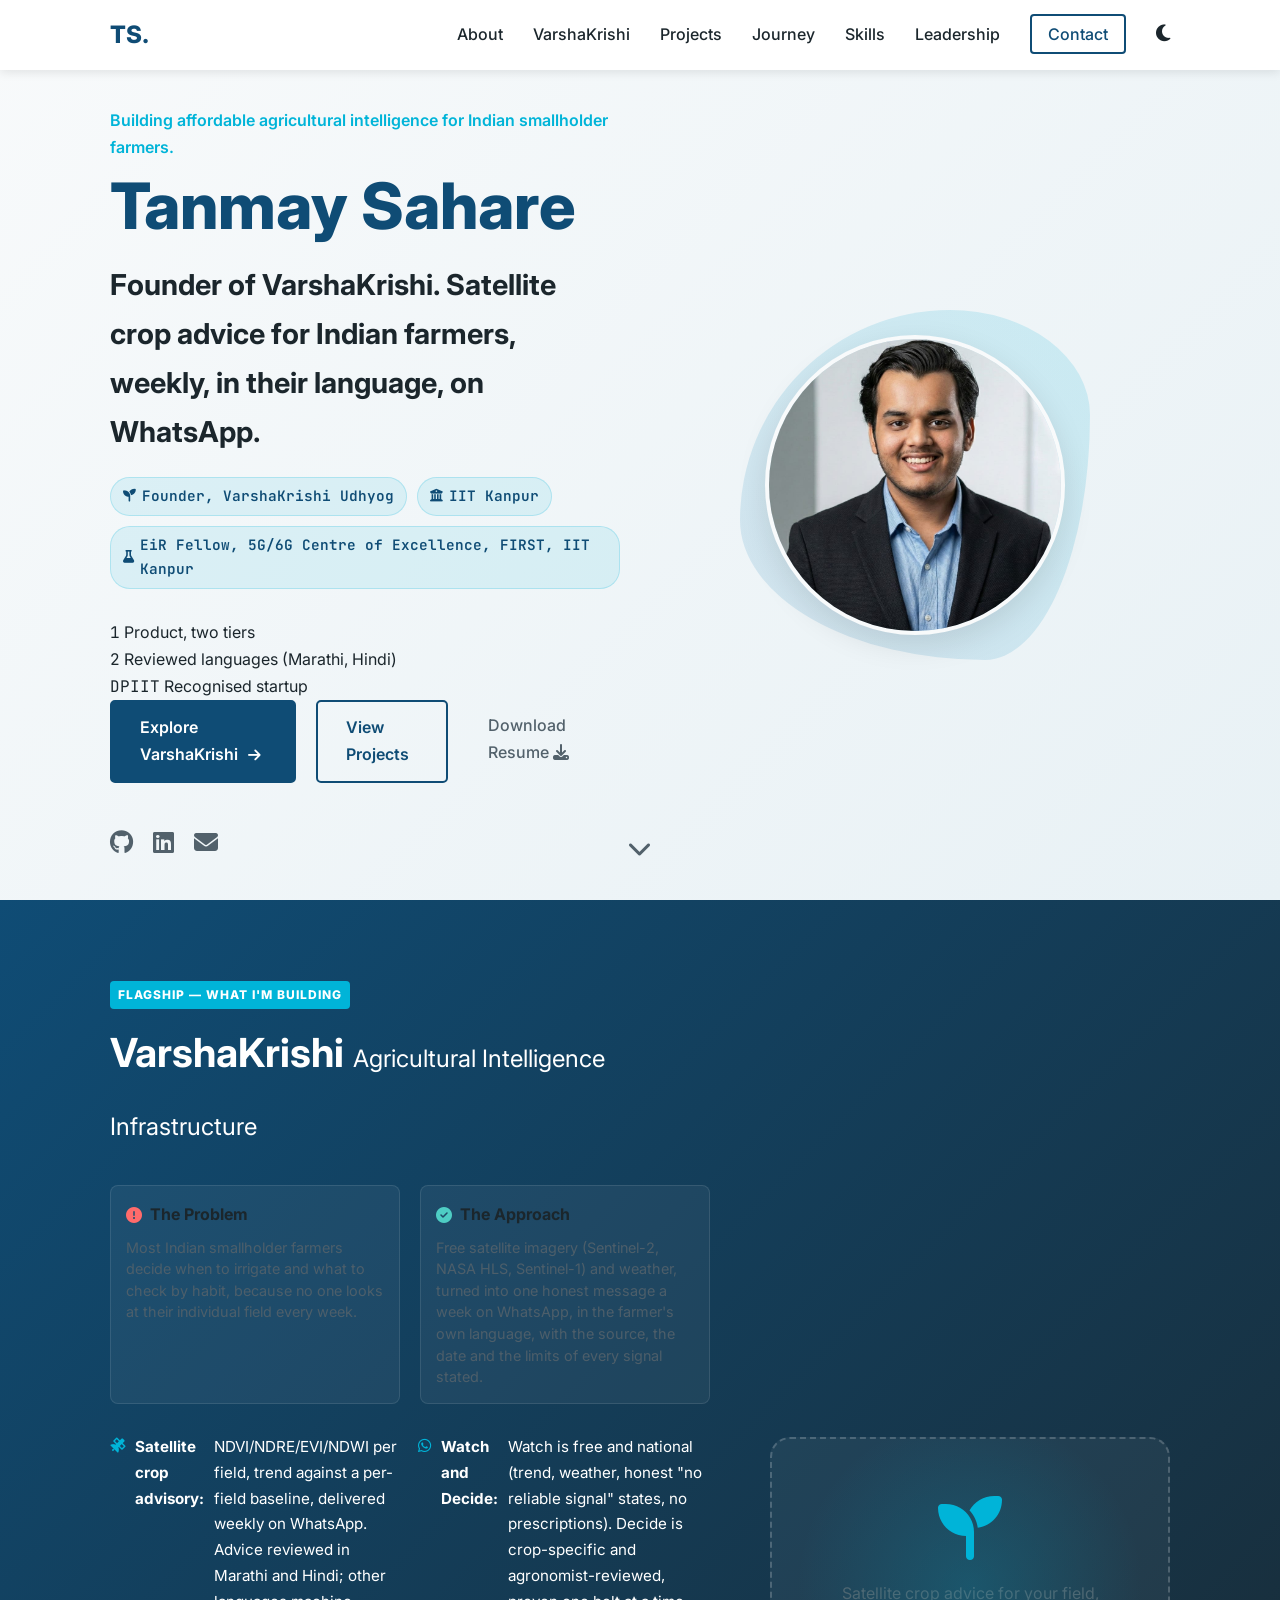
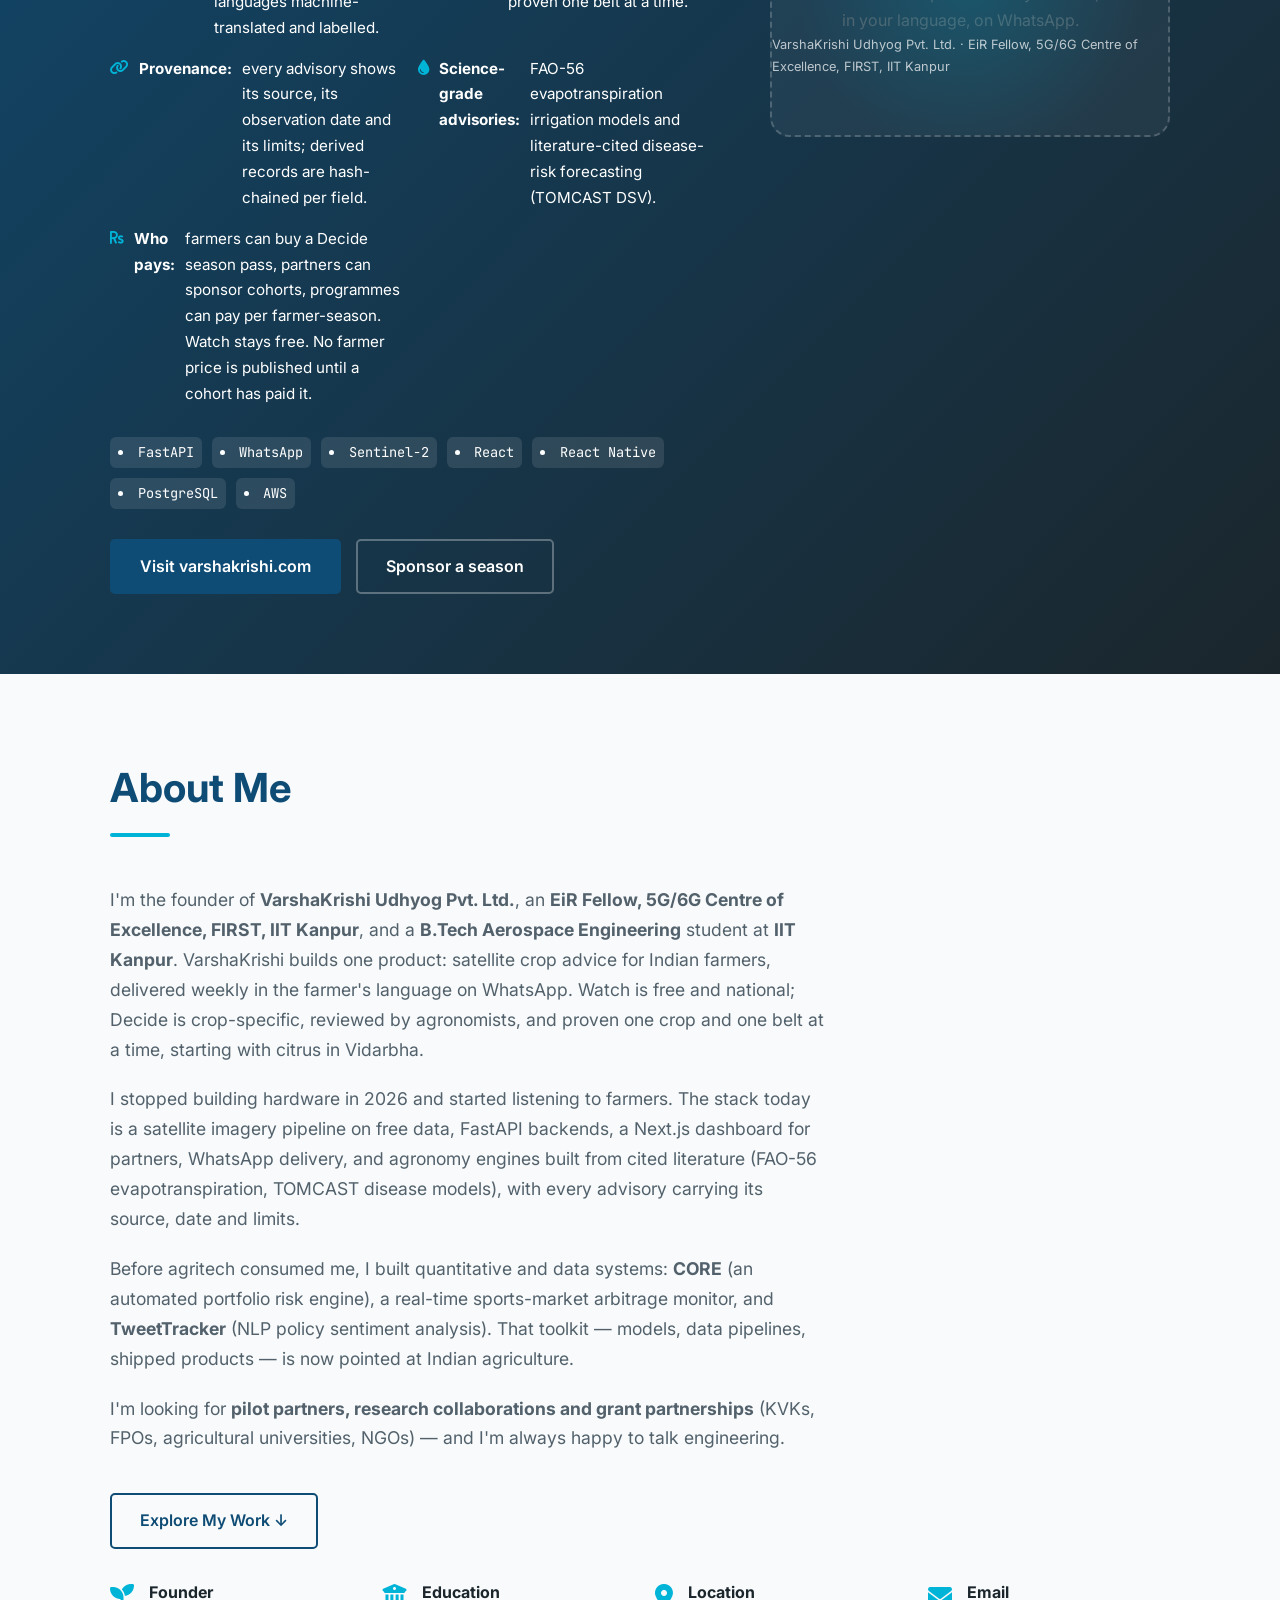
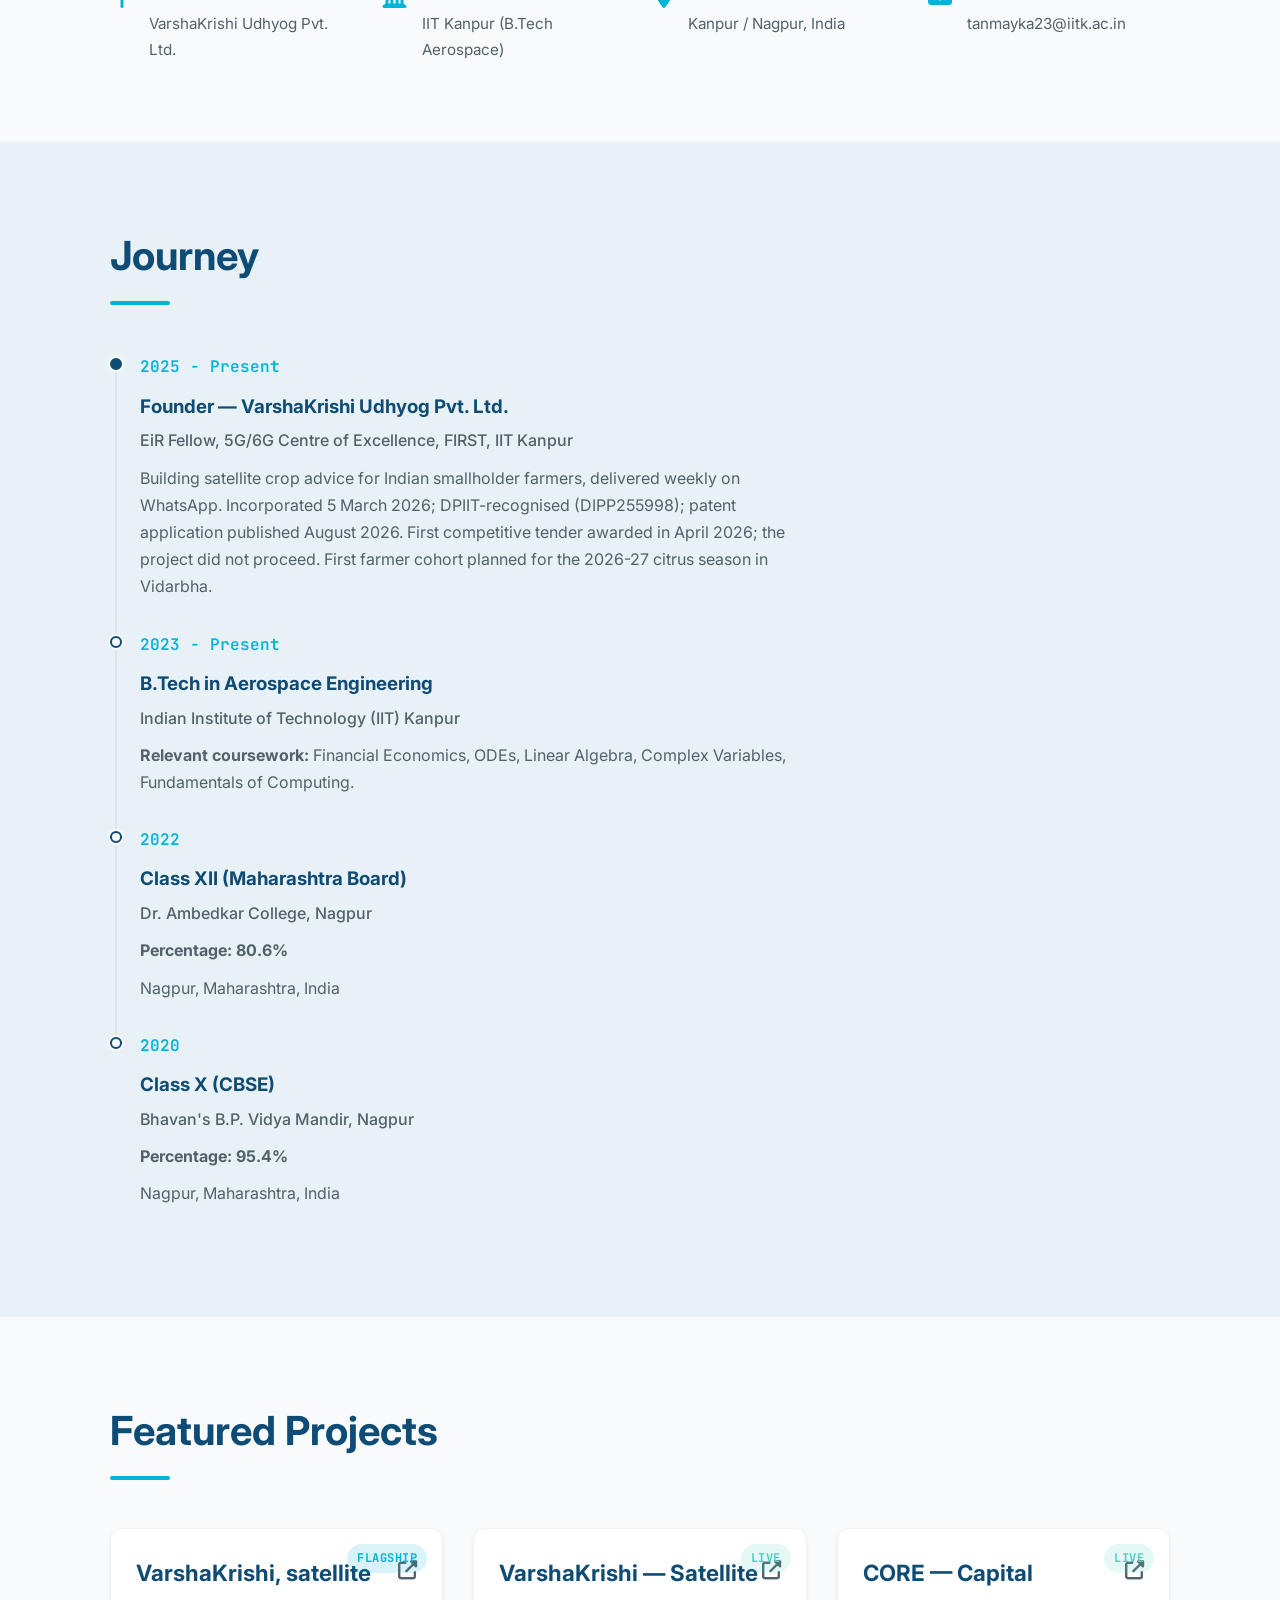
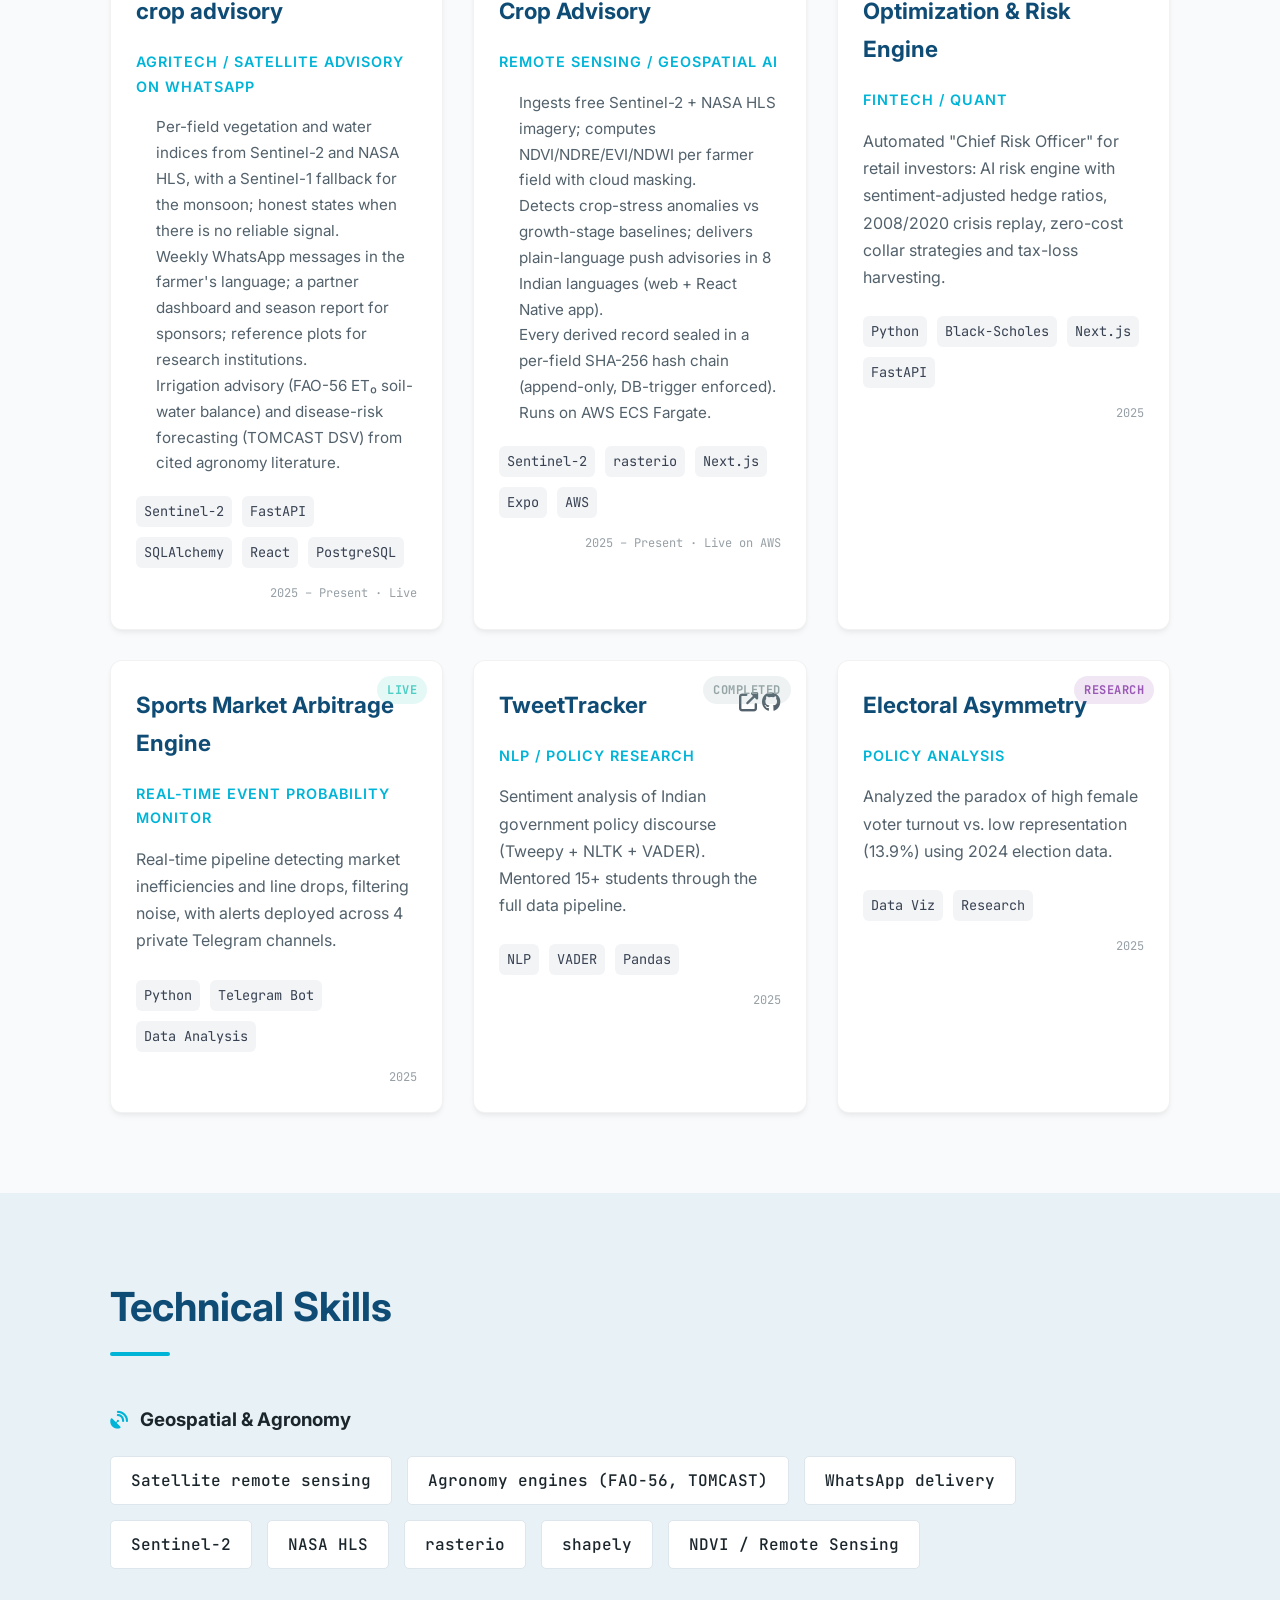
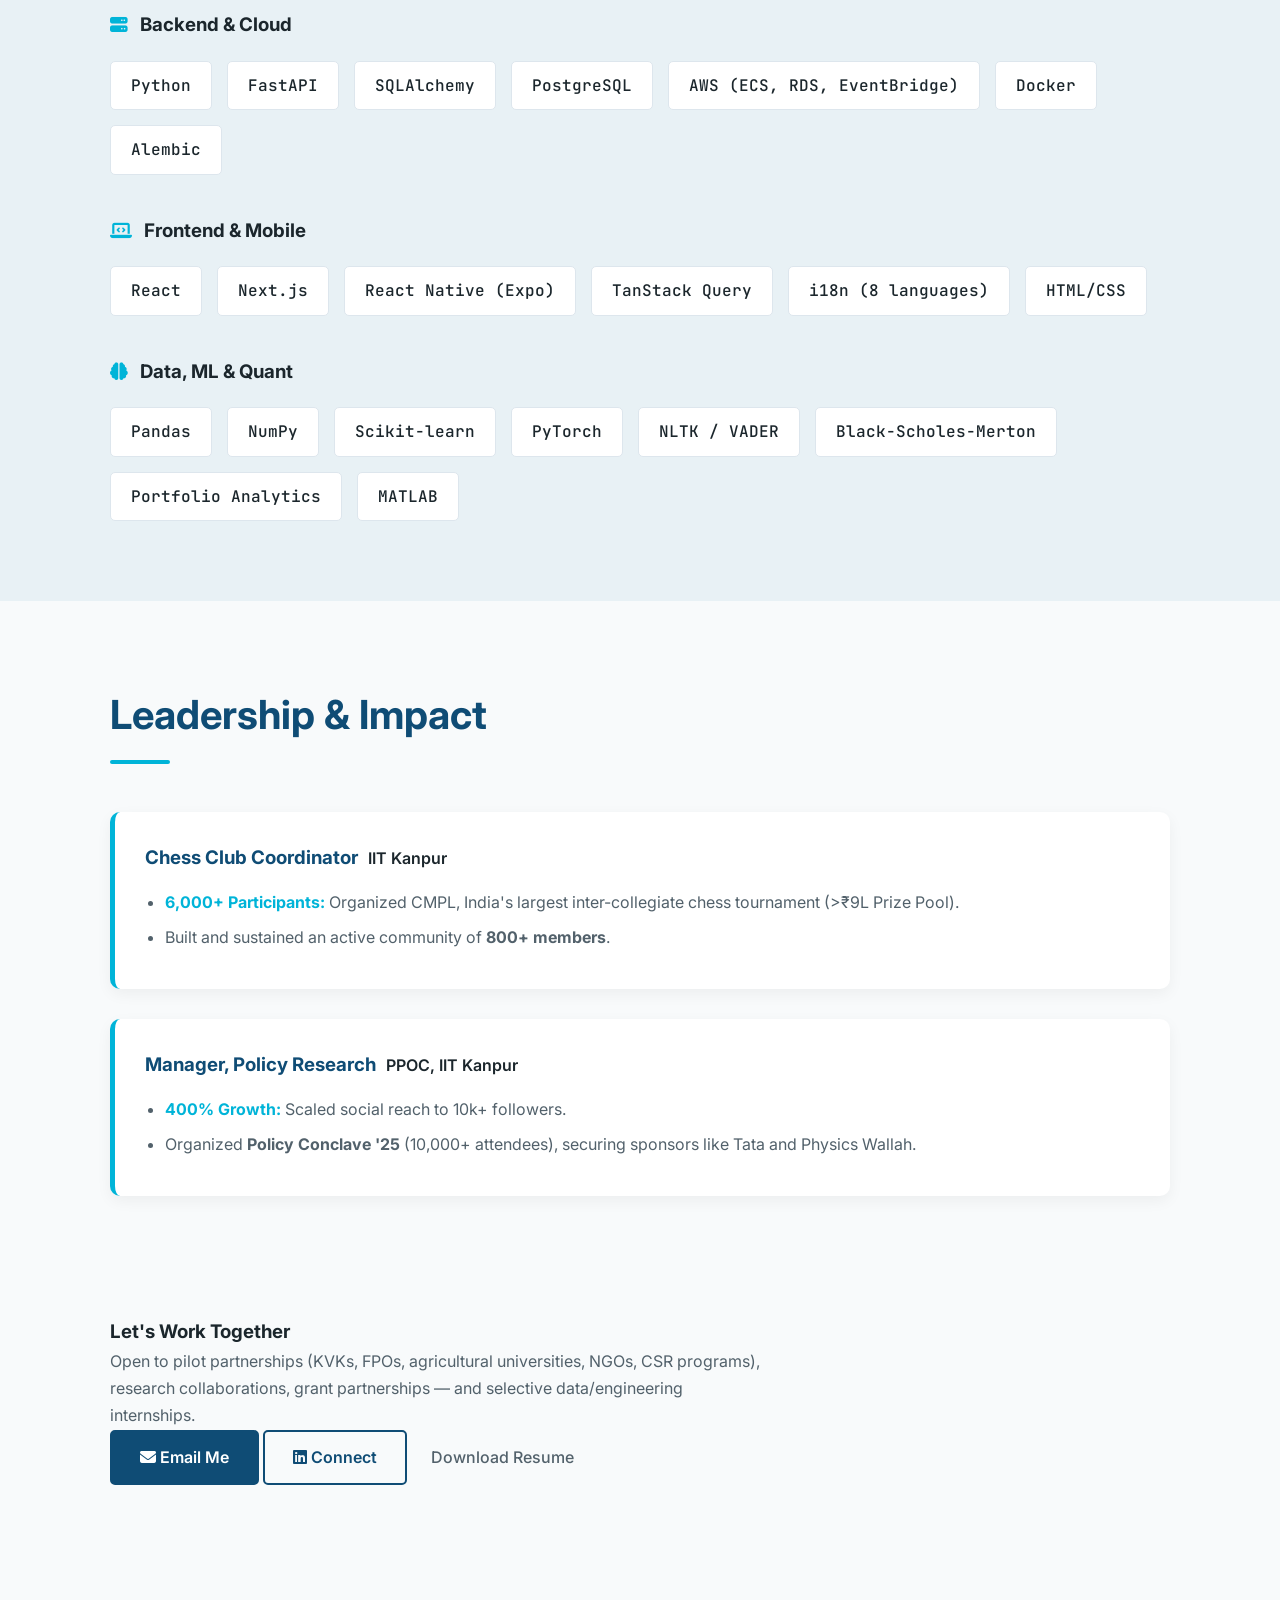
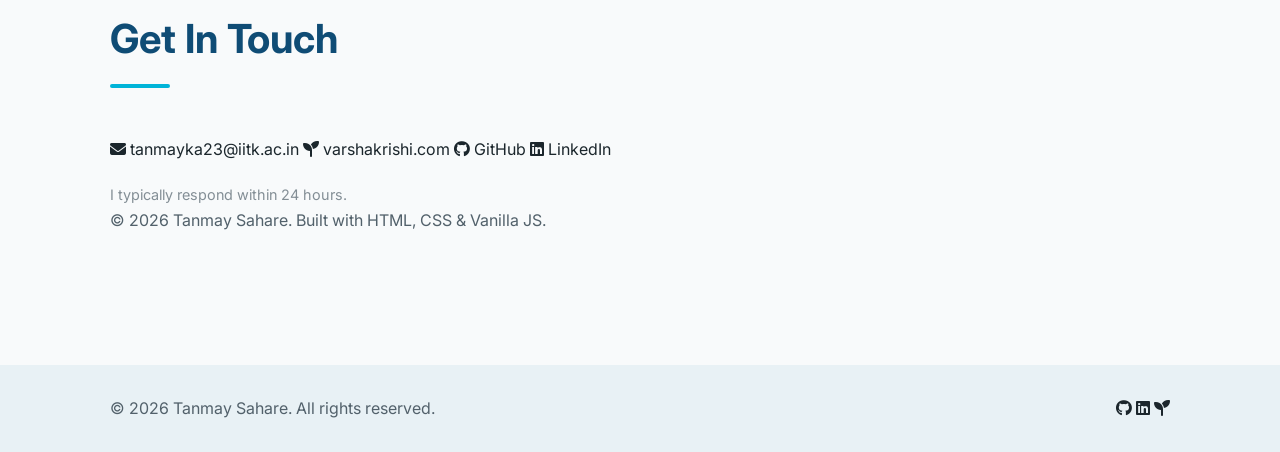
==== commit e240a706: "plan(website) #W10: founder site aligned to the single story (fellowship wording, no hardware line, " ====
--- a/index.html
+++ b/index.html
@@ -4,9 +4,9 @@
 <head>
     <meta charset="UTF-8">
     <meta name="viewport" content="width=device-width, initial-scale=1.0">
-    <title>Tanmay Sahare — Founder, VarshaKrishi | Agritech, IoT & AI Engineer at IIT Kanpur</title>
+    <title>Tanmay Sahare, founder of VarshaKrishi | Satellite crop advice for Indian farmers</title>
     <meta name="description"
-        content="Tanmay Sahare is the founder of VarshaKrishi, building affordable agricultural intelligence for Indian smallholder farmers — offline-first solar IoT sensor networks, satellite crop advisory, and AI systems. Aerospace Engineering student at IIT Kanpur, incubated at SIIC IIT Kanpur.">
+        content="Tanmay Sahare is the founder of VarshaKrishi: satellite crop advice for Indian smallholder farmers, delivered weekly in the farmer's language on WhatsApp. B.Tech Aerospace Engineering student at IIT Kanpur; EiR Fellow, 5G/6G Centre of Excellence, FIRST, IIT Kanpur.">
     <link rel="canonical" href="https://tanmaysahare.me/">
     <meta name="robots" content="index, follow, max-image-preview:large">
     <meta name="author" content="Tanmay Sahare">
@@ -15,7 +15,7 @@
     <meta property="og:type" content="profile">
     <meta property="og:title" content="Tanmay Sahare — Founder, VarshaKrishi">
     <meta property="og:description"
-        content="Building affordable agricultural intelligence for Indian smallholder farmers: offline-first solar IoT, satellite crop advisory, and AI. IIT Kanpur · SIIC incubatee.">
+        content="Satellite crop advice for Indian smallholder farmers, weekly, in the farmer's language, on WhatsApp. IIT Kanpur · EiR Fellow, 5G/6G Centre of Excellence, FIRST, IIT Kanpur.">
     <meta property="og:url" content="https://tanmaysahare.me/">
     <meta property="og:image" content="https://tanmaysahare.me/assets/profile.jpg">
     <meta property="og:locale" content="en_IN">
@@ -41,13 +41,13 @@
           "image": "https://tanmaysahare.me/assets/profile.jpg",
           "jobTitle": "Founder",
           "worksFor": { "@id": "https://www.varshakrishi.com/#organization" },
-          "description": "Founder of VarshaKrishi, building affordable agricultural intelligence for Indian smallholder farmers — offline-first solar IoT sensor networks, satellite crop advisory and AI systems. Aerospace Engineering student at IIT Kanpur.",
+          "description": "Founder of VarshaKrishi: satellite crop advice for Indian smallholder farmers, delivered weekly in the farmer's language on WhatsApp. B.Tech Aerospace Engineering student at IIT Kanpur; EiR Fellow, 5G/6G Centre of Excellence, FIRST, IIT Kanpur.",
           "alumniOf": {
             "@type": "CollegeOrUniversity",
             "name": "Indian Institute of Technology Kanpur",
             "sameAs": "https://www.iitk.ac.in/"
           },
-          "knowsAbout": ["Precision Agriculture", "Internet of Things", "LoRa networks", "Satellite Remote Sensing", "NDVI crop monitoring", "Machine Learning", "Quantitative Finance", "FastAPI", "Embedded Systems"],
+          "knowsAbout": ["Precision Agriculture", "Satellite Remote Sensing", "Crop Advisory", "NDVI crop monitoring", "Agronomy (FAO-56, TOMCAST)", "Machine Learning", "Quantitative Finance", "FastAPI"],
           "nationality": { "@type": "Country", "name": "India" },
           "email": "mailto:tanmayka23@iitk.ac.in",
           "sameAs": [
@@ -62,7 +62,7 @@
           "name": "VarshaKrishi Udhyog Private Limited",
           "url": "https://www.varshakrishi.com/",
           "founder": { "@id": "https://tanmaysahare.me/#person" },
-          "description": "Agricultural intelligence infrastructure: offline-first solar-powered LoRa sensor networks and satellite-based crop advisory for Indian farms."
+          "description": "Satellite crop advice for Indian farmers, delivered weekly in the farmer's language on WhatsApp. Two tiers: Watch (free, national) and Decide (crop-specific, agronomist-reviewed)."
         },
         {
           "@type": "WebSite",
@@ -115,30 +115,30 @@
                 <span class="greeting">Building affordable agricultural intelligence for Indian smallholder
                     farmers.</span>
                 <h1 class="name">Tanmay Sahare</h1>
-                <h2 class="title">Founder of VarshaKrishi. Engineer, researcher and builder — offline-first IoT,
-                    satellite crop advisory, and AI systems.</h2>
+                <h2 class="title">Founder of VarshaKrishi. Satellite crop advice for Indian farmers, weekly, in their
+                    language, on WhatsApp.</h2>
 
                 <div class="hero-chips">
                     <span class="chip"><i class="fas fa-seedling"></i> Founder, VarshaKrishi Udhyog</span>
                     <span class="chip"><i class="fas fa-university"></i> IIT Kanpur</span>
-                    <span class="chip"><i class="fas fa-flask"></i> SIIC IIT Kanpur Incubatee</span>
+                    <span class="chip"><i class="fas fa-flask"></i> EiR Fellow, 5G/6G Centre of Excellence, FIRST, IIT Kanpur</span>
                 </div>
 
                 <!-- Hero Stats Row -->
                 <div class="hero-stats-row">
                     <div class="stat-item">
-                        <span class="stat-val">2</span>
-                        <span class="stat-label">Live Platforms</span>
+                        <span class="stat-val">1</span>
+                        <span class="stat-label">Product, two tiers</span>
                     </div>
                     <div class="stat-splitter"></div>
                     <div class="stat-item">
-                        <span class="stat-val">8</span>
-                        <span class="stat-label">Indian Languages</span>
+                        <span class="stat-val">2</span>
+                        <span class="stat-label">Reviewed languages (Marathi, Hindi)</span>
                     </div>
                     <div class="stat-splitter"></div>
                     <div class="stat-item">
-                        <span class="stat-val">100%</span>
-                        <span class="stat-label">Solar &amp; Offline-First</span>
+                        <span class="stat-val">DPIIT</span>
+                        <span class="stat-label">Recognised startup</span>
                     </div>
                 </div>
 
@@ -183,37 +183,37 @@
                     <div class="problem-solution">
                         <div class="ps-item">
                             <h4><i class="fas fa-exclamation-circle text-danger"></i> The Problem</h4>
-                            <p>Most Indian smallholder farms have no reliable internet, no grid power, and no affordable
-                                way to know what their soil and crops actually need.</p>
+                            <p>Most Indian smallholder farmers decide when to irrigate and what to check by habit, because no one
+                                looks at their individual field every week.</p>
                         </div>
                         <div class="ps-item">
                             <h4><i class="fas fa-check-circle text-success"></i> The Approach</h4>
-                            <p>Solar-powered, offline-first LoRa sensor networks for ground truth — plus free satellite
-                                imagery (Sentinel-2 / NASA HLS) turned into plain-language crop advisories in the
-                                farmer's own language.</p>
+                            <p>Free satellite imagery (Sentinel-2, NASA HLS, Sentinel-1) and weather, turned into one honest
+                                message a week on WhatsApp, in the farmer's own language, with the source, the date
+                                and the limits of every signal stated.</p>
                         </div>
                     </div>
 
                     <ul class="core-features">
                         <li><i class="fas fa-satellite"></i> <strong>Satellite crop advisory:</strong> NDVI/NDRE/EVI/NDWI
-                            per field, anomaly detection against growth-stage baselines, push advisories in 8 Indian
-                            languages.</li>
-                        <li><i class="fas fa-broadcast-tower"></i> <strong>Offline-first IoT:</strong> VK-Series solar
-                            sensor nodes with 5 km LoRa range and 30-day local buffering — built for zero-connectivity
-                            farms.</li>
-                        <li><i class="fas fa-link"></i> <strong>Tamper-evident records:</strong> every derived data point
-                            sealed in a per-field SHA-256 hash chain — verifiable field history from day one.</li>
+                            per field, trend against a per-field baseline, delivered weekly on WhatsApp. Advice
+                            reviewed in Marathi and Hindi; other languages machine-translated and labelled.</li>
+                        <li><i class="fab fa-whatsapp"></i> <strong>Watch and Decide:</strong> Watch is free and national
+                            (trend, weather, honest "no reliable signal" states, no prescriptions). Decide is
+                            crop-specific and agronomist-reviewed, proven one belt at a time.</li>
+                        <li><i class="fas fa-link"></i> <strong>Provenance:</strong> every advisory shows its source, its
+                            observation date and its limits; derived records are hash-chained per field.</li>
                         <li><i class="fas fa-tint"></i> <strong>Science-grade advisories:</strong> FAO-56
                             evapotranspiration irrigation models and literature-cited disease-risk forecasting
                             (TOMCAST DSV).</li>
-                        <li><i class="fas fa-rupee-sign"></i> <strong>Radical affordability:</strong> free-imagery
-                            pipeline engineered to run at roughly $29/month — so advisories can reach farmers at
-                            near-zero cost.</li>
+                        <li><i class="fas fa-rupee-sign"></i> <strong>Who pays:</strong> farmers can buy a Decide season
+                            pass, partners can sponsor cohorts, programmes can pay per farmer-season. Watch stays
+                            free. No farmer price is published until a cohort has paid it.</li>
                     </ul>
 
                     <div class="project-tech core-tech">
                         <li>FastAPI</li>
-                        <li>LoRa</li>
+                        <li>WhatsApp</li>
                         <li>Sentinel-2</li>
                         <li>React</li>
                         <li>React Native</li>
@@ -224,18 +224,17 @@
                     <div class="core-buttons">
                         <a href="https://www.varshakrishi.com" target="_blank" rel="noopener" class="btn btn-primary">Visit
                             varshakrishi.com</a>
-                        <a href="mailto:tanmayka23@iitk.ac.in?subject=VarshaKrishi%20pilot%20partnership"
-                            class="btn btn-outline" style="border-color: rgba(255,255,255,0.3); color: inherit;">Partner
-                            on a Pilot</a>
+                        <a href="https://www.varshakrishi.com/partners"
+                            class="btn btn-outline" style="border-color: rgba(255,255,255,0.3); color: inherit;" target="_blank" rel="noopener">Sponsor
+                            a season</a>
                     </div>
                 </div>
                 <div class="core-visual-container">
                     <div class="core-mockup-placeholder">
                         <i class="fas fa-seedling"
                             style="font-size: 4rem; color: var(--accent-color); margin-bottom: 20px;"></i>
-                        <p>Sensors where there is no internet.<br>Satellites where there are no sensors.</p>
-                        <span style="font-size: 0.8rem; opacity: 0.7;">VarshaKrishi Udhyog Pvt. Ltd. · Incubated at SIIC
-                            IIT Kanpur</span>
+                        <p>Satellite crop advice for your field,<br>in your language, on WhatsApp.</p>
+                        <span style="font-size: 0.8rem; opacity: 0.7;">VarshaKrishi Udhyog Pvt. Ltd. · EiR Fellow, 5G/6G Centre of Excellence, FIRST, IIT Kanpur</span>
                     </div>
                 </div>
             </div>
@@ -248,14 +247,13 @@
             <h2 class="section-title">About Me</h2>
             <div class="about-content">
                 <div class="about-text">
-                    <p>I'm the founder of <strong>VarshaKrishi Udhyog Pvt. Ltd.</strong>, an agritech startup incubated
-                        at <strong>SIIC IIT Kanpur</strong>, and a <strong>B.Tech Aerospace Engineering</strong> student
-                        at <strong>IIT Kanpur</strong>. I build technology for the farms most companies skip: no
-                        internet, no grid power, no budget for expensive tools.</p>
-                    <p>That means shipping across the whole stack — solar-powered LoRa sensor hardware, satellite
-                        imagery pipelines on free data, FastAPI backends, React dashboards, a React Native farmer app in
-                        8 Indian languages, and agronomy engines built from cited literature (FAO-56
-                        evapotranspiration, TOMCAST disease models) with tamper-evident hash-chained records.</p>
+                    <p>I'm the founder of <strong>VarshaKrishi Udhyog Pvt. Ltd.</strong>, an <strong>EiR Fellow, 5G/6G Centre of Excellence, FIRST, IIT Kanpur</strong>, and a <strong>B.Tech Aerospace Engineering</strong> student
+                        at <strong>IIT Kanpur</strong>. VarshaKrishi builds one product: satellite crop advice for Indian farmers, delivered weekly in the farmer's language on WhatsApp. Watch is free and national; Decide is crop-specific, reviewed by agronomists, and proven one crop and one belt at a time, starting with citrus in Vidarbha.</p>
+                    <p>I stopped building hardware in 2026 and started listening to farmers. The stack today is a
+                        satellite imagery pipeline on free data, FastAPI backends, a Next.js dashboard for partners,
+                        WhatsApp delivery, and agronomy engines built from cited literature (FAO-56
+                        evapotranspiration, TOMCAST disease models), with every advisory carrying its source, date
+                        and limits.</p>
                     <p>Before agritech consumed me, I built quantitative and data systems: <strong>CORE</strong> (an
                         automated portfolio risk engine), a real-time sports-market arbitrage monitor, and
                         <strong>TweetTracker</strong> (NLP policy sentiment analysis). That toolkit — models, data
@@ -312,11 +310,12 @@
                     <div class="timeline-marker"></div>
                     <div class="timeline-content">
                         <h3>Founder — VarshaKrishi Udhyog Pvt. Ltd.</h3>
-                        <h4>Incubated at SIIC, IIT Kanpur</h4>
-                        <p class="coursework">Building offline-first IoT sensor networks and satellite-based crop
-                            advisory for Indian smallholder farmers. Two live platforms: a multi-tenant IoT cloud
-                            dashboard and a satellite crop-advisory system (web + mobile) deployed on AWS. First
-                            institutional tender awarded; pilot deployments in preparation.</p>
+                        <h4>EiR Fellow, 5G/6G Centre of Excellence, FIRST, IIT Kanpur</h4>
+                        <p class="coursework">Building satellite crop advice for Indian smallholder farmers, delivered
+                            weekly on WhatsApp. Incorporated 5 March 2026; DPIIT-recognised (DIPP255998); patent
+                            application published August 2026. First competitive tender awarded in April 2026; the
+                            project did not proceed. First farmer cohort planned for the 2026-27 citrus season in
+                            Vidarbha.</p>
                     </div>
                 </div>
 
@@ -368,24 +367,24 @@
                     <div class="card-status status-featured">Flagship</div>
                     <div class="project-content">
                         <div class="project-header">
-                            <h3>VarshaKrishi — VK-Series IoT Platform</h3>
+                            <h3>VarshaKrishi, satellite crop advisory</h3>
                             <span class="project-links">
-                                <a href="https://www.varshakrishi.com/products" target="_blank" rel="noopener"
+                                <a href="https://www.varshakrishi.com/methods" target="_blank" rel="noopener"
                                     title="Product page"><i class="fas fa-external-link-alt"></i></a>
                             </span>
                         </div>
-                        <p class="project-role">Agritech / IoT Hardware + Cloud</p>
+                        <p class="project-role">Agritech / satellite advisory on WhatsApp</p>
                         <ul class="project-bullets"
                             style="color: var(--text-light); font-size: 0.95rem; margin-bottom: 20px; padding-left: 20px;">
-                            <li>Solar-autonomous LoRa sensor nodes: 5 km range, 30-day offline buffering, zero grid
-                                dependency.</li>
-                            <li>Multi-tenant FastAPI + React cloud dashboard: live readings, thresholds, alerts
-                                (email/WhatsApp), CSV export, weekly PDF field reports.</li>
+                            <li>Per-field vegetation and water indices from Sentinel-2 and NASA HLS, with a Sentinel-1
+                                fallback for the monsoon; honest states when there is no reliable signal.</li>
+                            <li>Weekly WhatsApp messages in the farmer's language; a partner dashboard and season report
+                                for sponsors; reference plots for research institutions.</li>
                             <li>Irrigation advisory (FAO-56 ET₀ soil-water balance) and disease-risk forecasting
                                 (TOMCAST DSV) from cited agronomy literature.</li>
                         </ul>
                         <ul class="project-tech">
-                            <li>LoRa</li>
+                            <li>Sentinel-2</li>
                             <li>FastAPI</li>
                             <li>SQLAlchemy</li>
                             <li>React</li>
@@ -414,7 +413,7 @@
                             <li>Detects crop-stress anomalies vs growth-stage baselines; delivers plain-language push
                                 advisories in 8 Indian languages (web + React Native app).</li>
                             <li>Every derived record sealed in a per-field SHA-256 hash chain (append-only, DB-trigger
-                                enforced). Deployed on AWS ECS Fargate at ~$29/month.</li>
+                                enforced). Runs on AWS ECS Fargate.</li>
                         </ul>
                         <ul class="project-tech">
                             <li>Sentinel-2</li>
@@ -525,9 +524,9 @@
             <div class="skills-wrapper">
 
                 <div class="skill-category">
-                    <h3><i class="fas fa-satellite-dish"></i> IoT, Hardware &amp; Geospatial</h3>
+                    <h3><i class="fas fa-satellite-dish"></i> Geospatial &amp; Agronomy</h3>
                     <div class="skill-tags">
-                        <span>LoRa / LoRaWAN</span><span>Embedded Sensors</span><span>Solar Power Design</span>
+                        <span>Satellite remote sensing</span><span>Agronomy engines (FAO-56, TOMCAST)</span><span>WhatsApp delivery</span>
                         <span>Sentinel-2</span><span>NASA HLS</span><span>rasterio</span><span>shapely</span>
                         <span>NDVI / Remote Sensing</span>
                     </div>
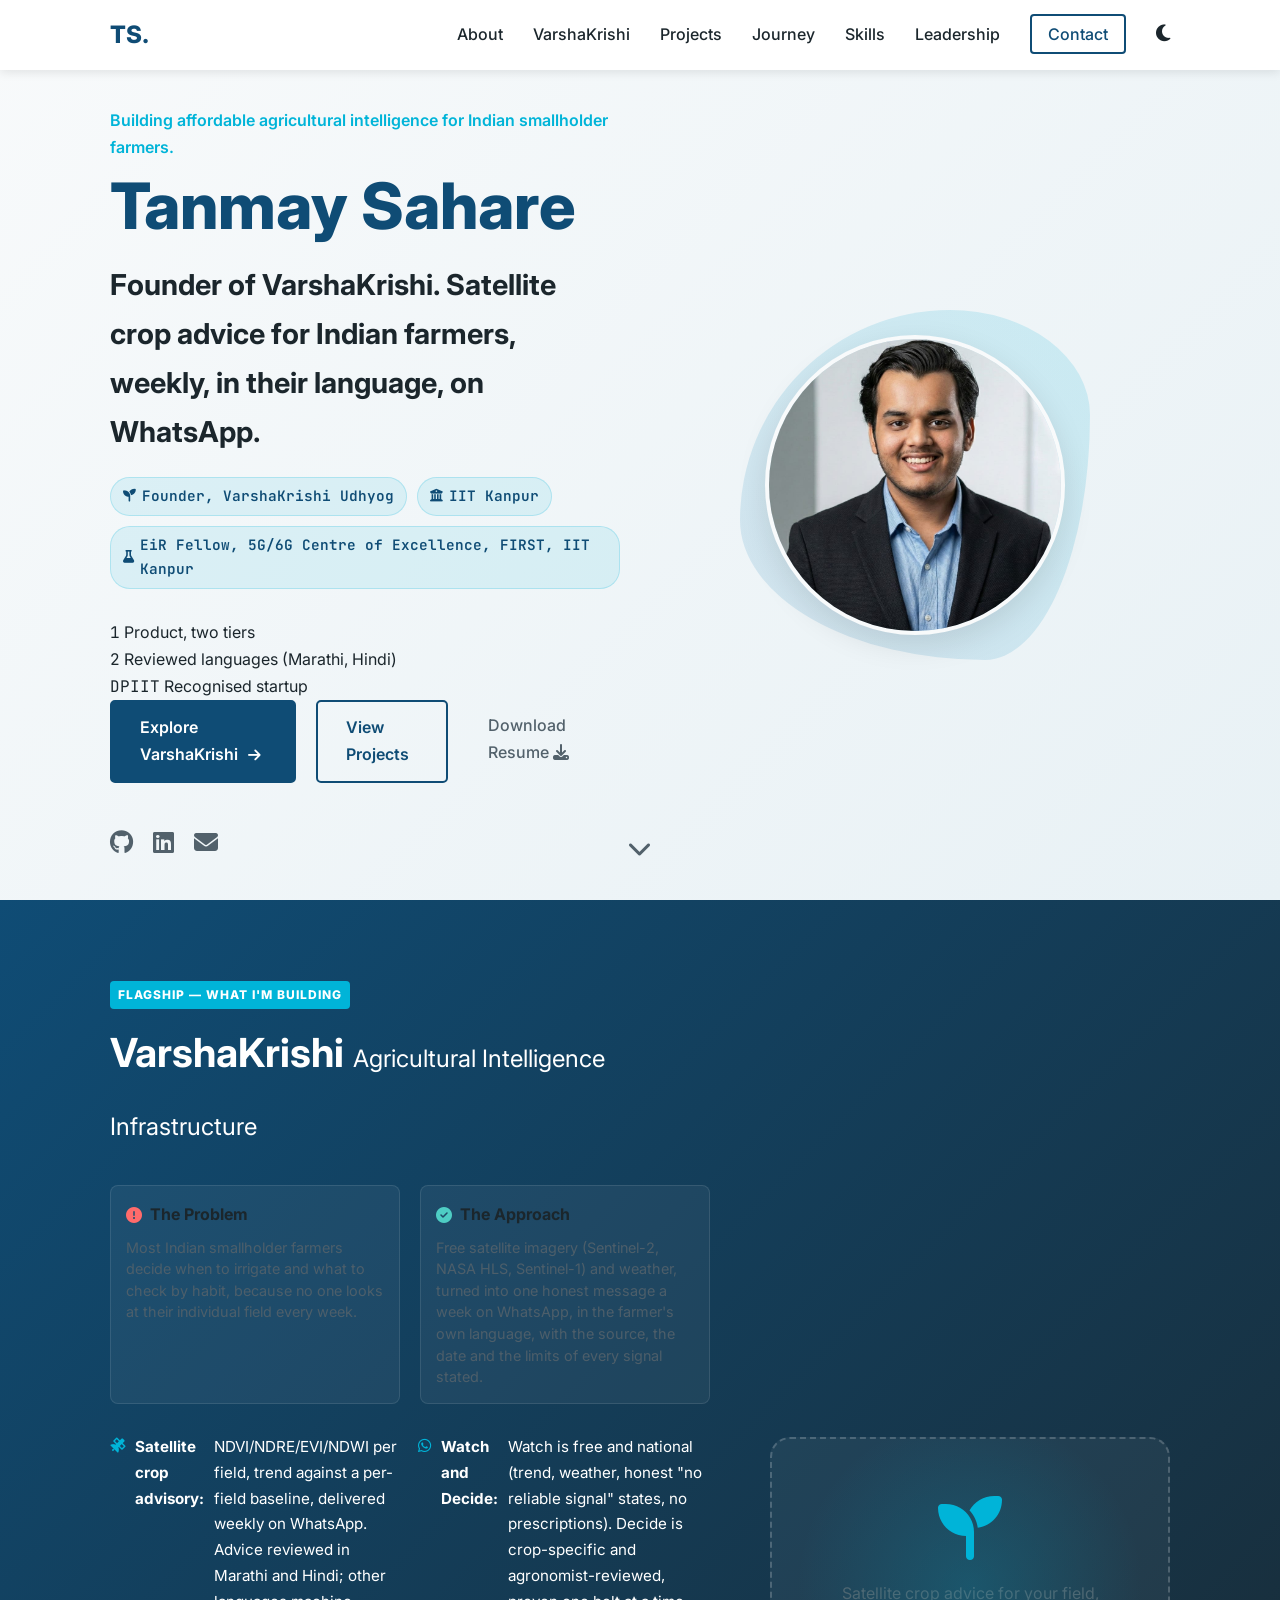
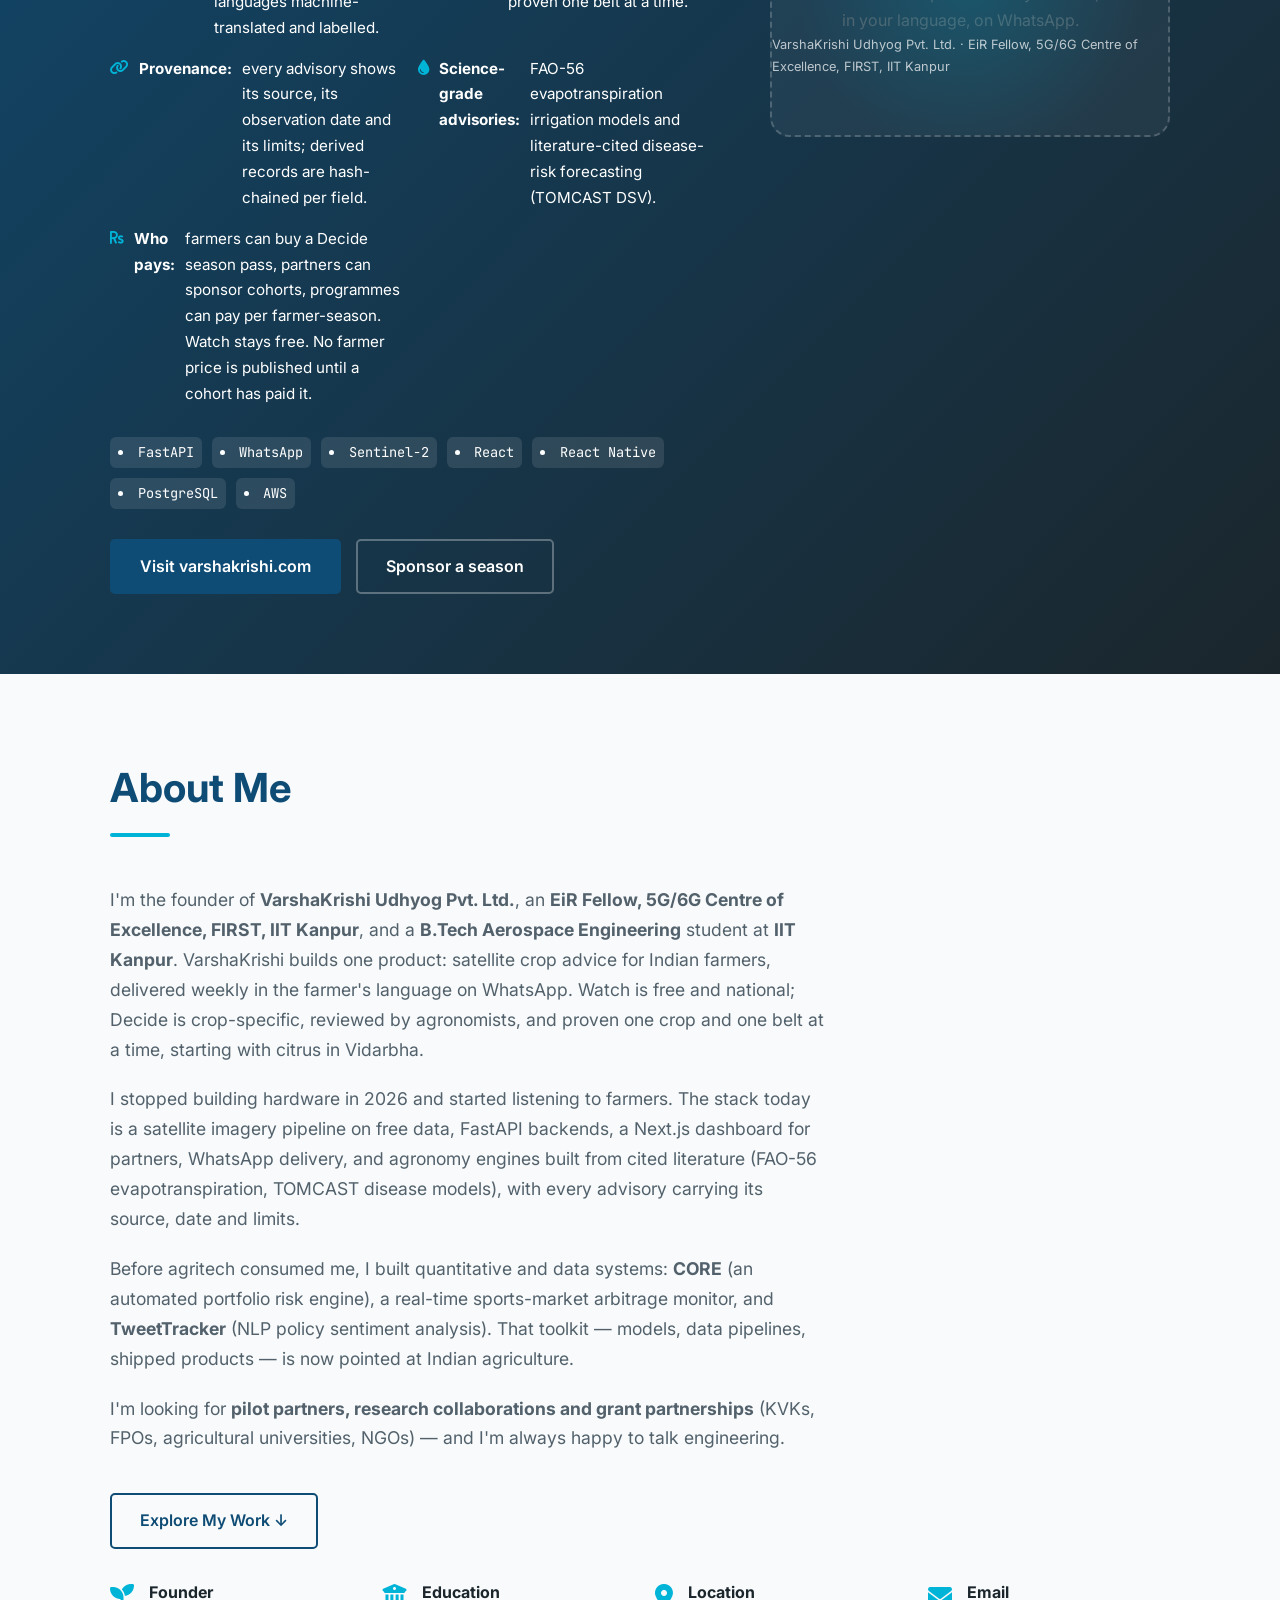
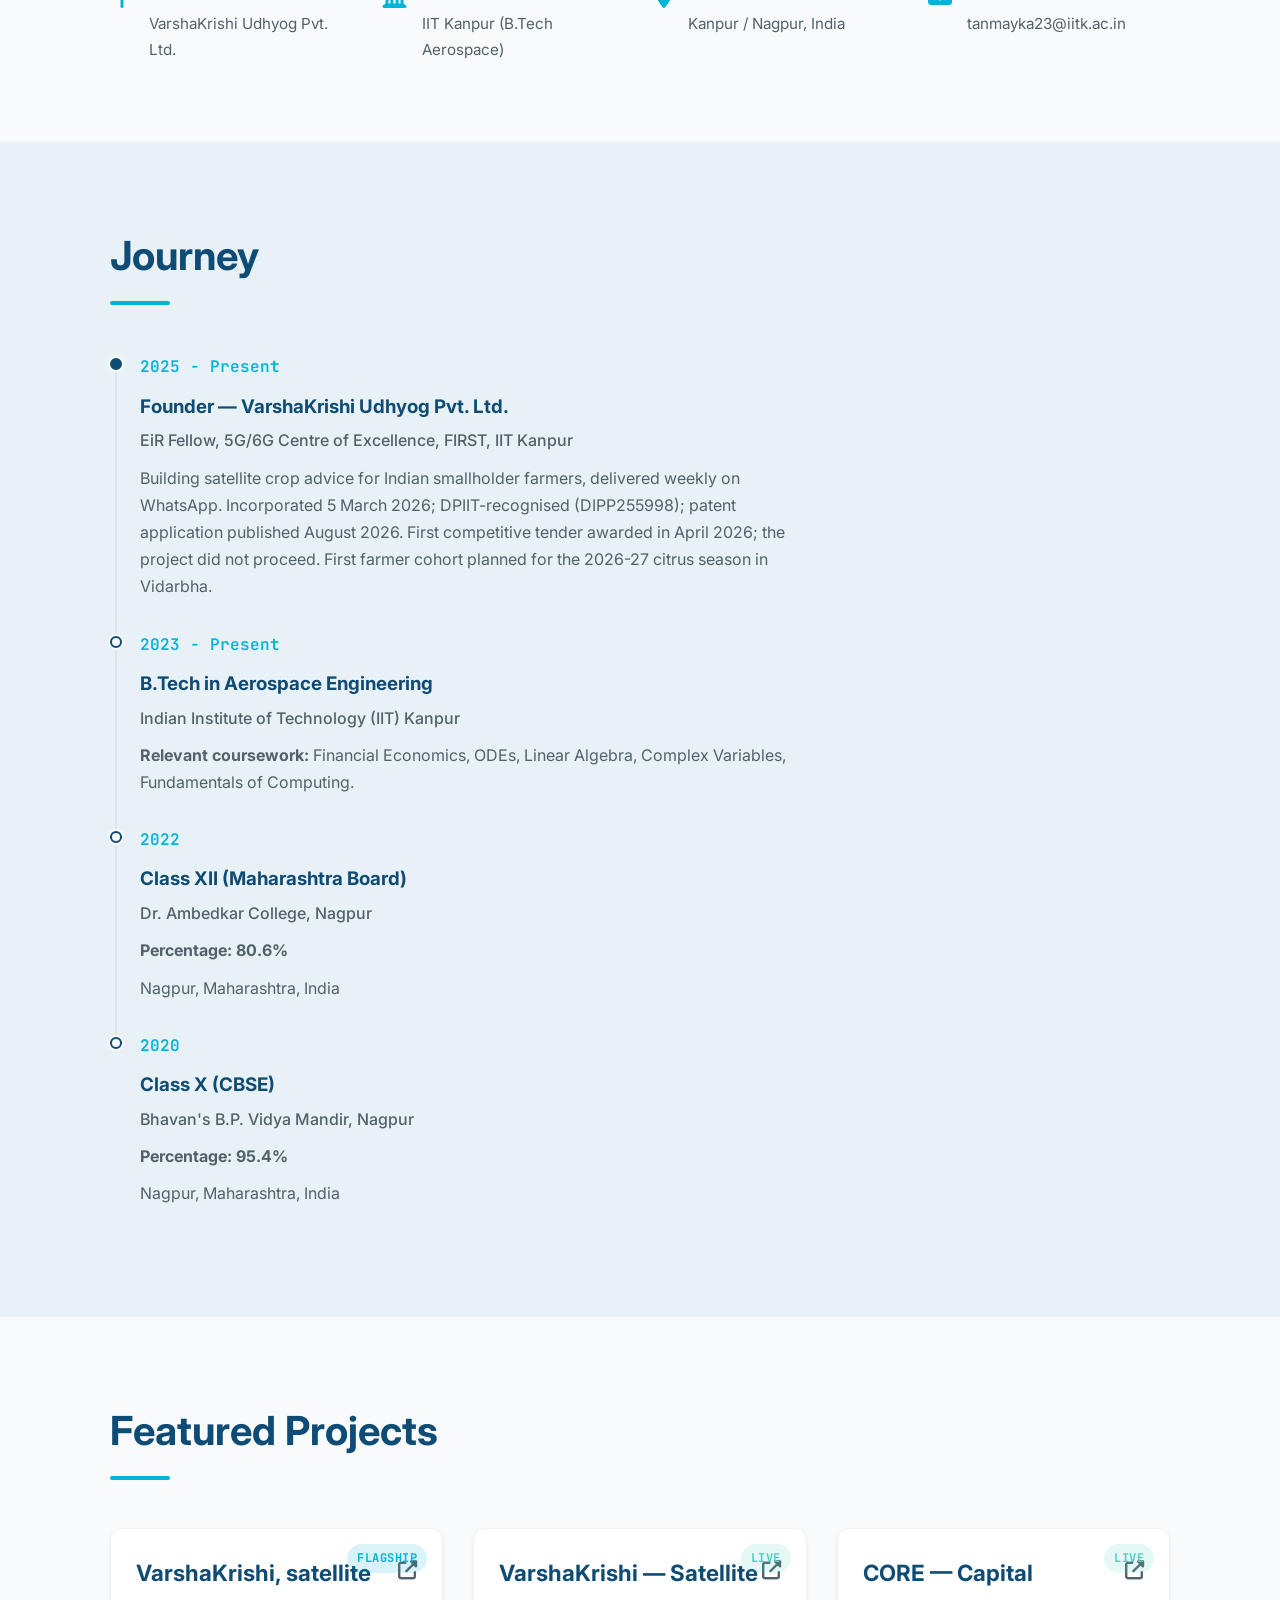
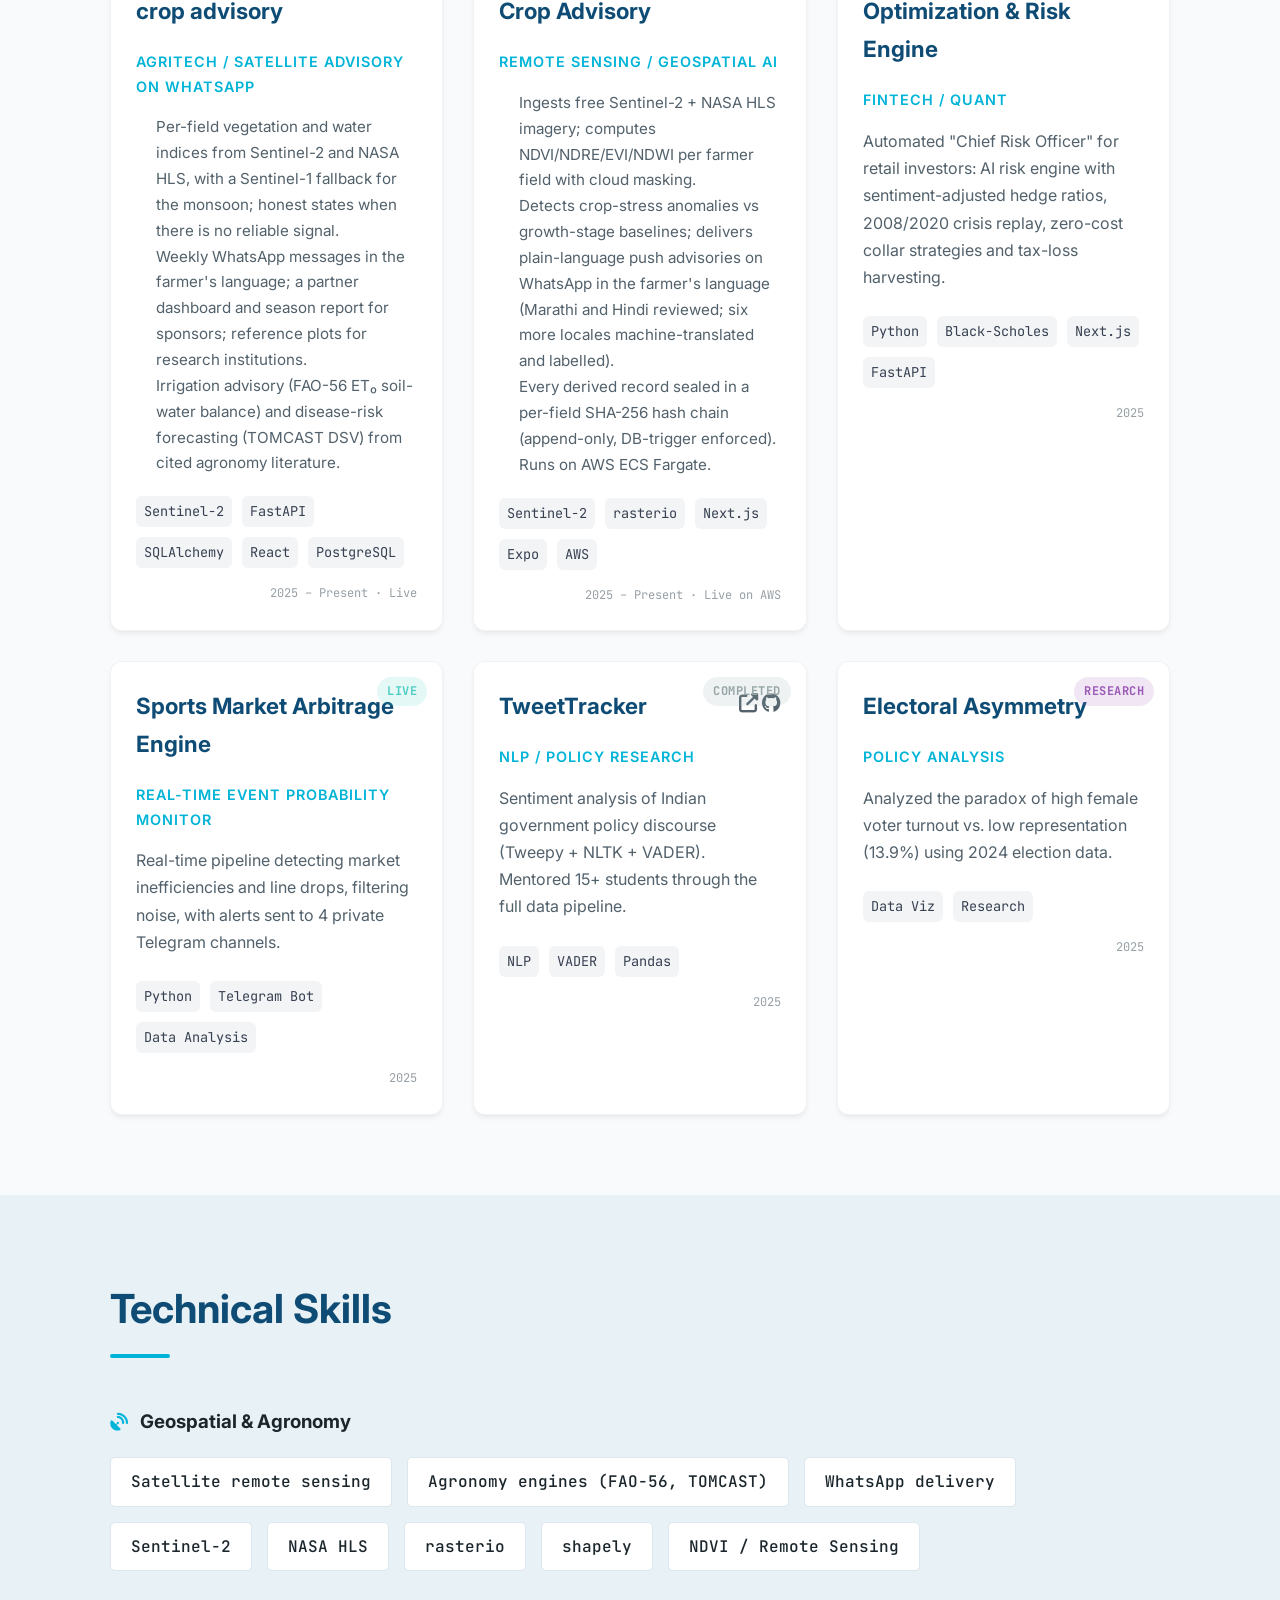
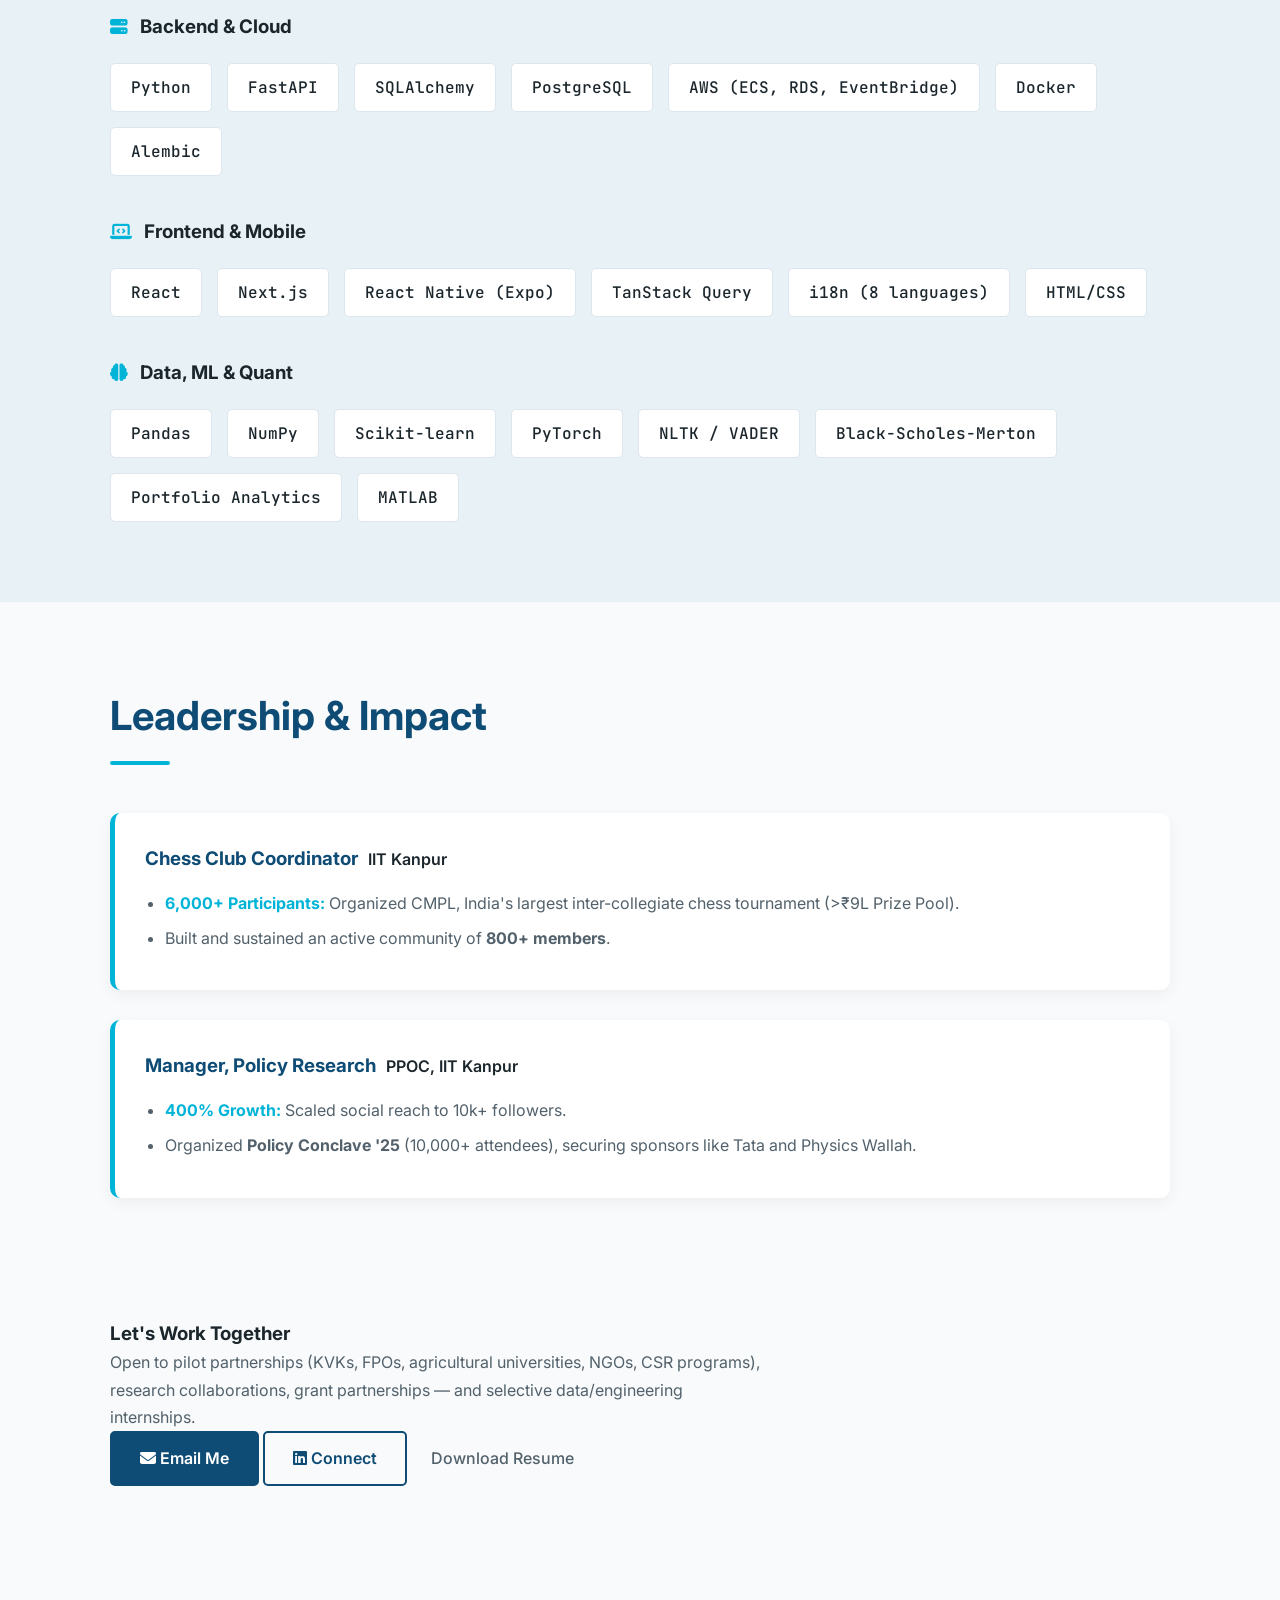
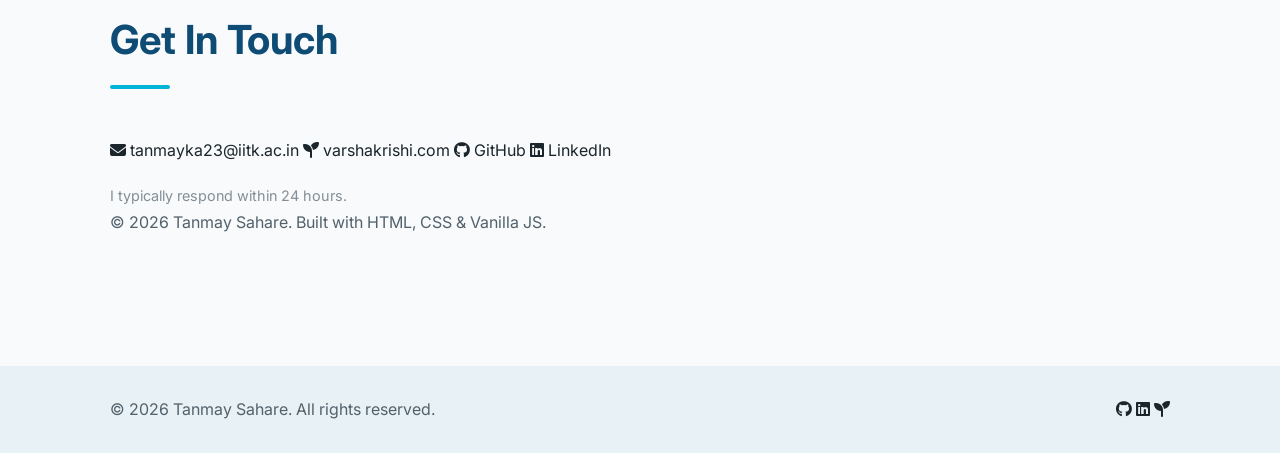
==== commit 49ac606f: "plan(website) #W10: founder site, last two stale phrases" ====
--- a/index.html
+++ b/index.html
@@ -411,7 +411,7 @@
                             <li>Ingests free Sentinel-2 + NASA HLS imagery; computes NDVI/NDRE/EVI/NDWI per farmer
                                 field with cloud masking.</li>
                             <li>Detects crop-stress anomalies vs growth-stage baselines; delivers plain-language push
-                                advisories in 8 Indian languages (web + React Native app).</li>
+                                advisories on WhatsApp in the farmer's language (Marathi and Hindi reviewed; six more locales machine-translated and labelled).</li>
                             <li>Every derived record sealed in a per-field SHA-256 hash chain (append-only, DB-trigger
                                 enforced). Runs on AWS ECS Fargate.</li>
                         </ul>
@@ -460,7 +460,7 @@
                         </div>
                         <p class="project-role">Real-time Event Probability Monitor</p>
                         <p class="project-desc">Real-time pipeline detecting market inefficiencies and line drops,
-                            filtering noise, with alerts deployed across 4 private Telegram channels.</p>
+                            filtering noise, with alerts sent to 4 private Telegram channels.</p>
                         <ul class="project-tech">
                             <li>Python</li>
                             <li>Telegram Bot</li>
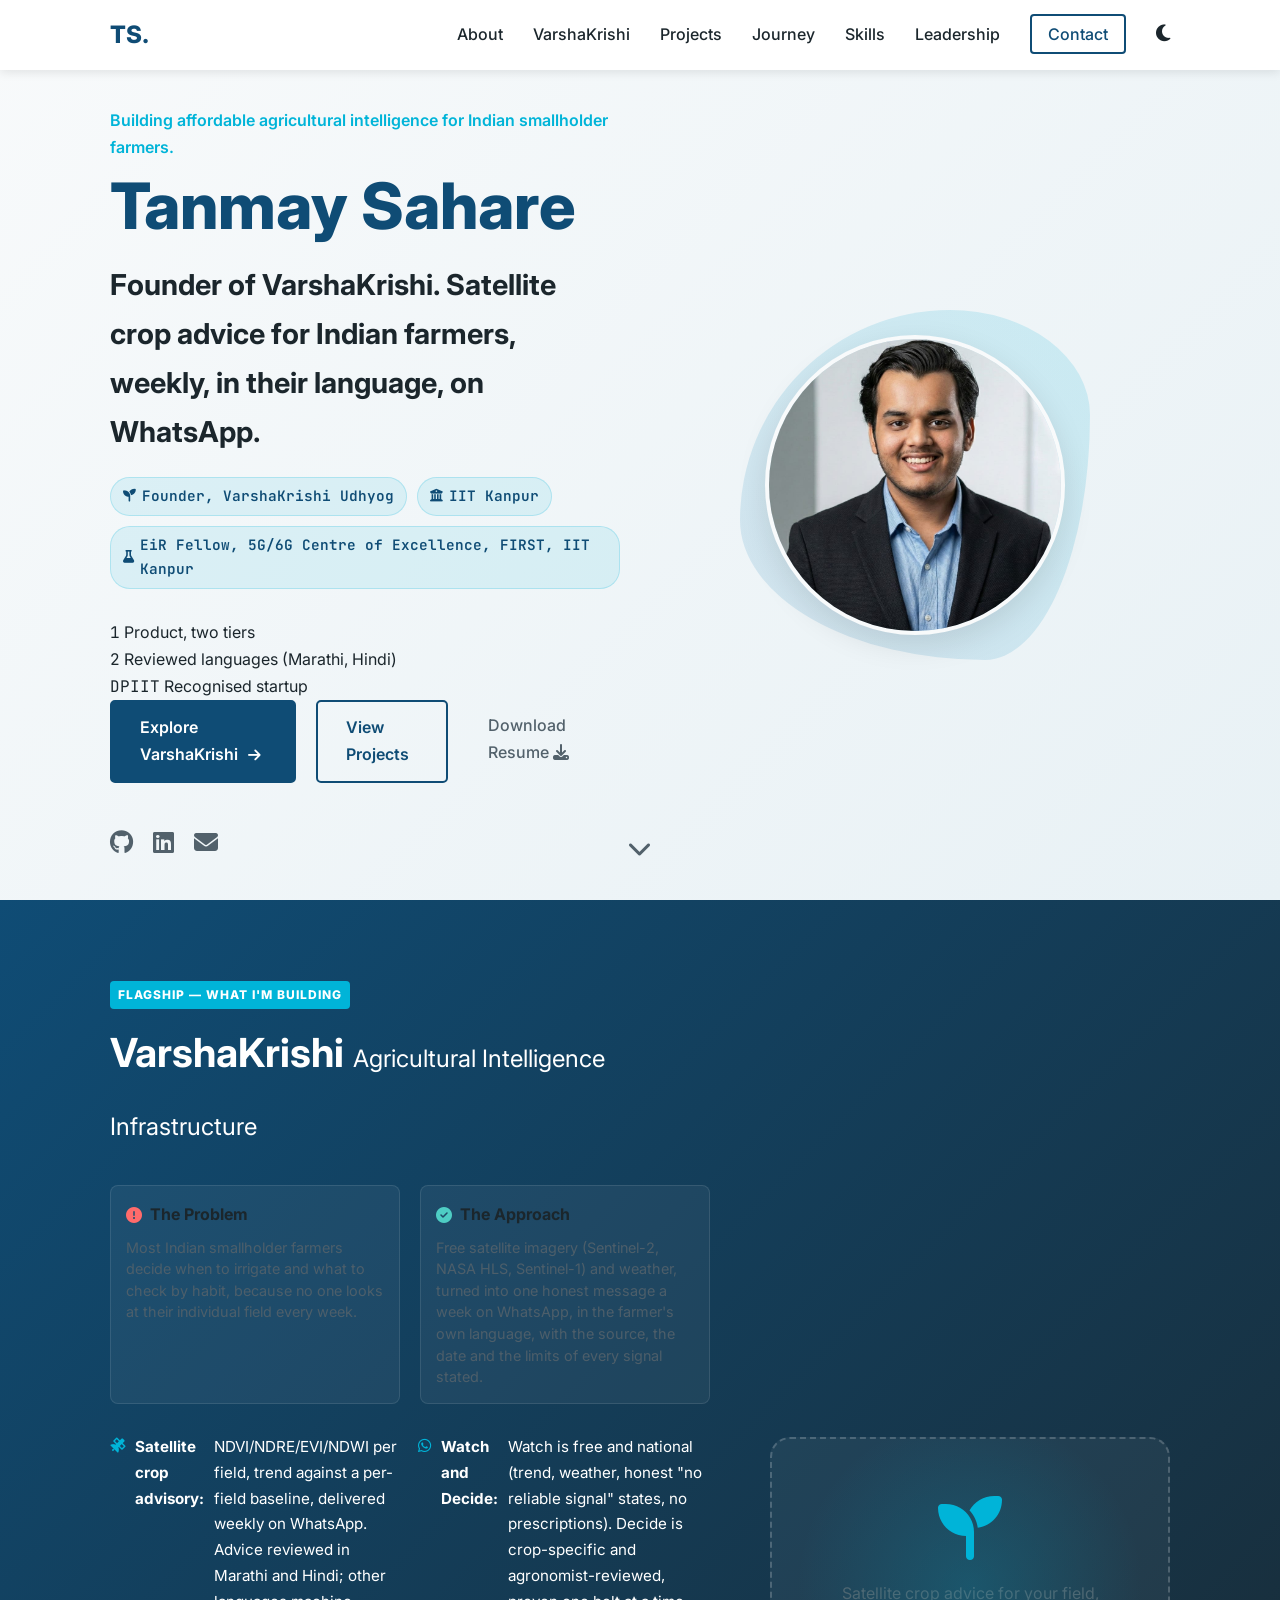
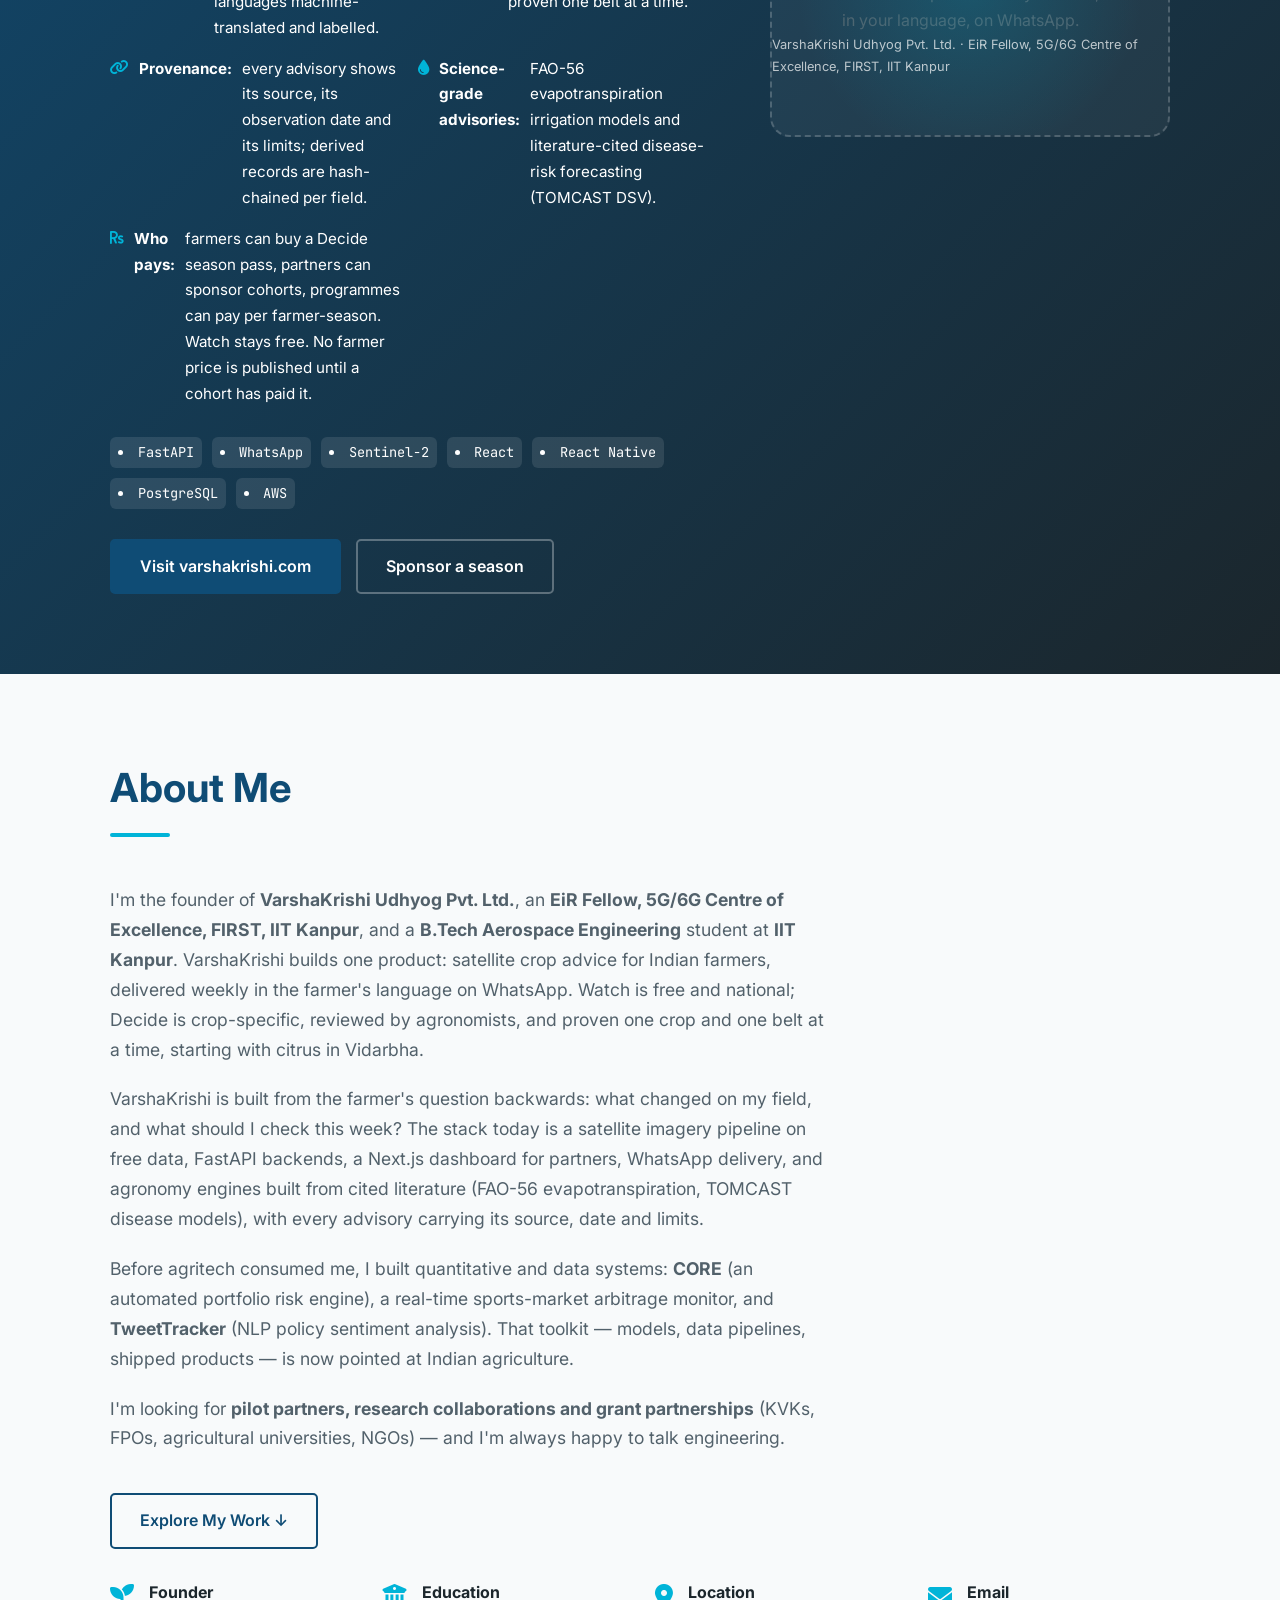
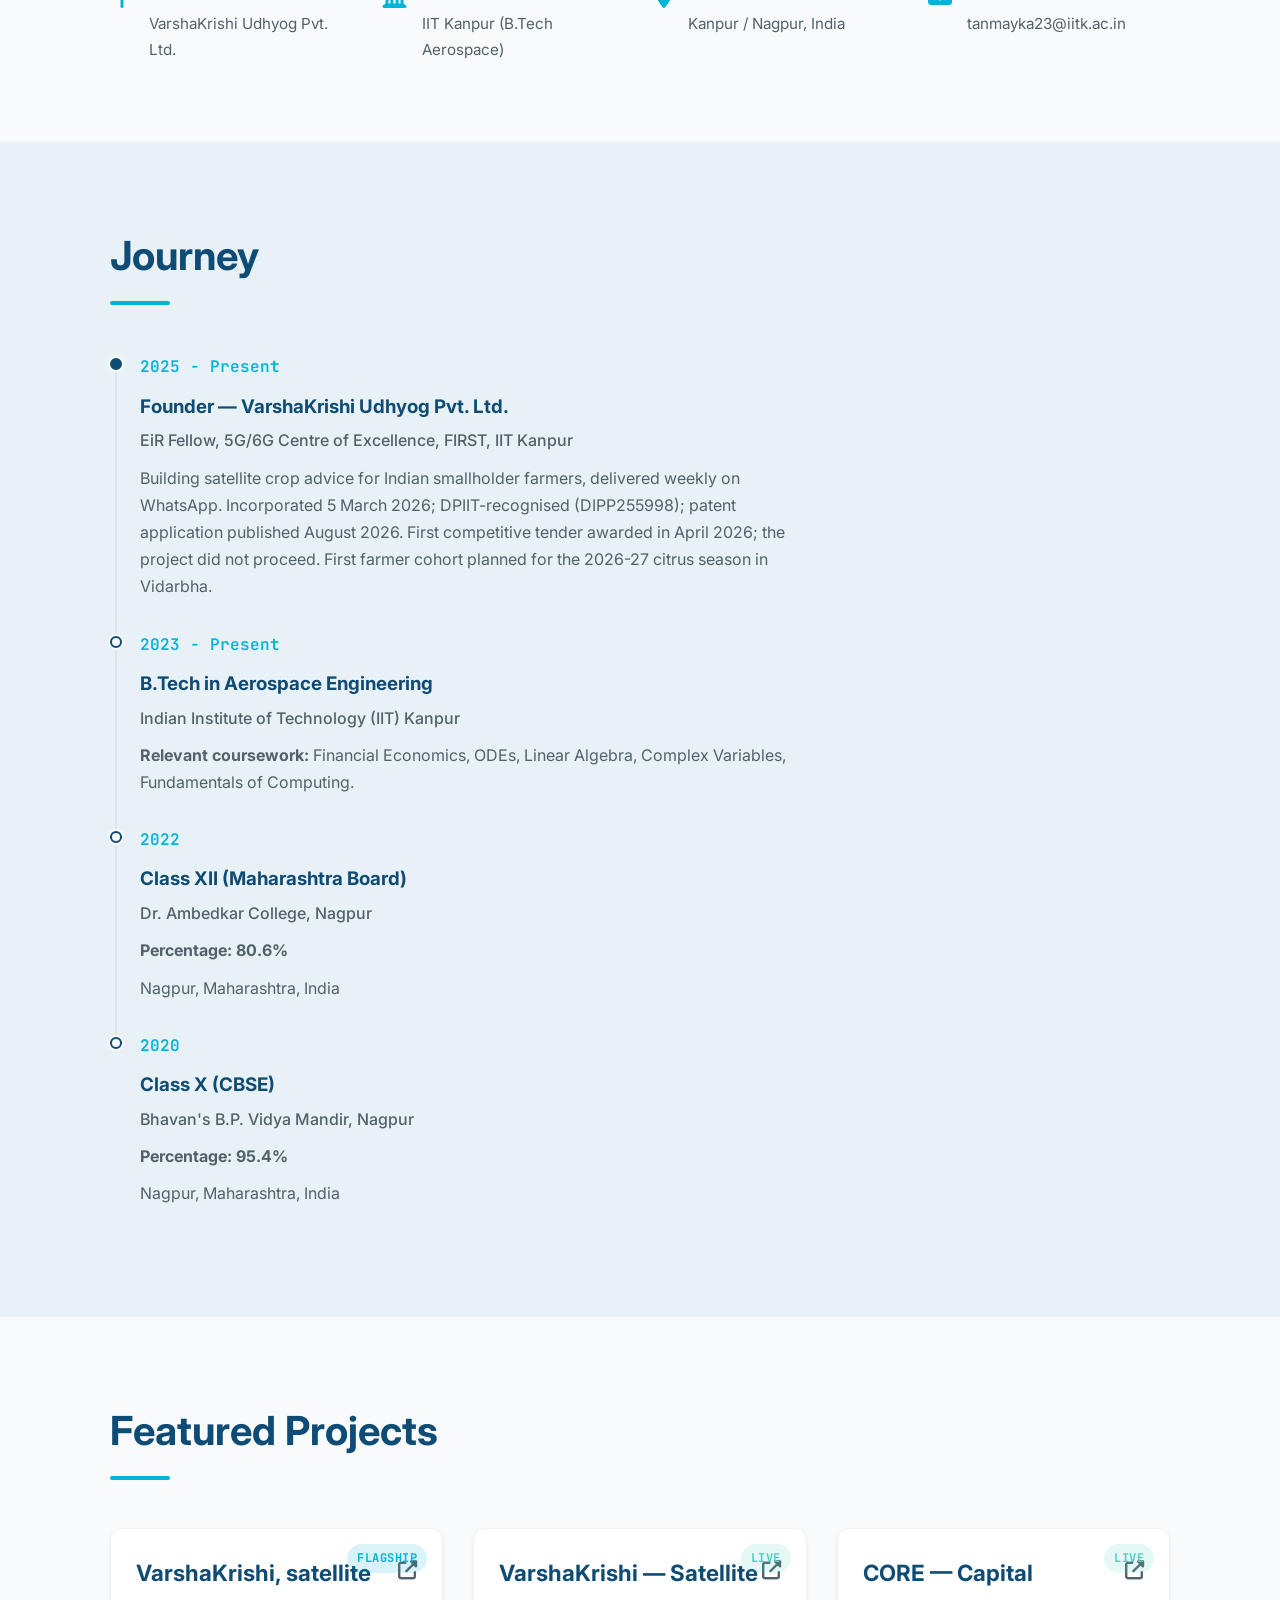
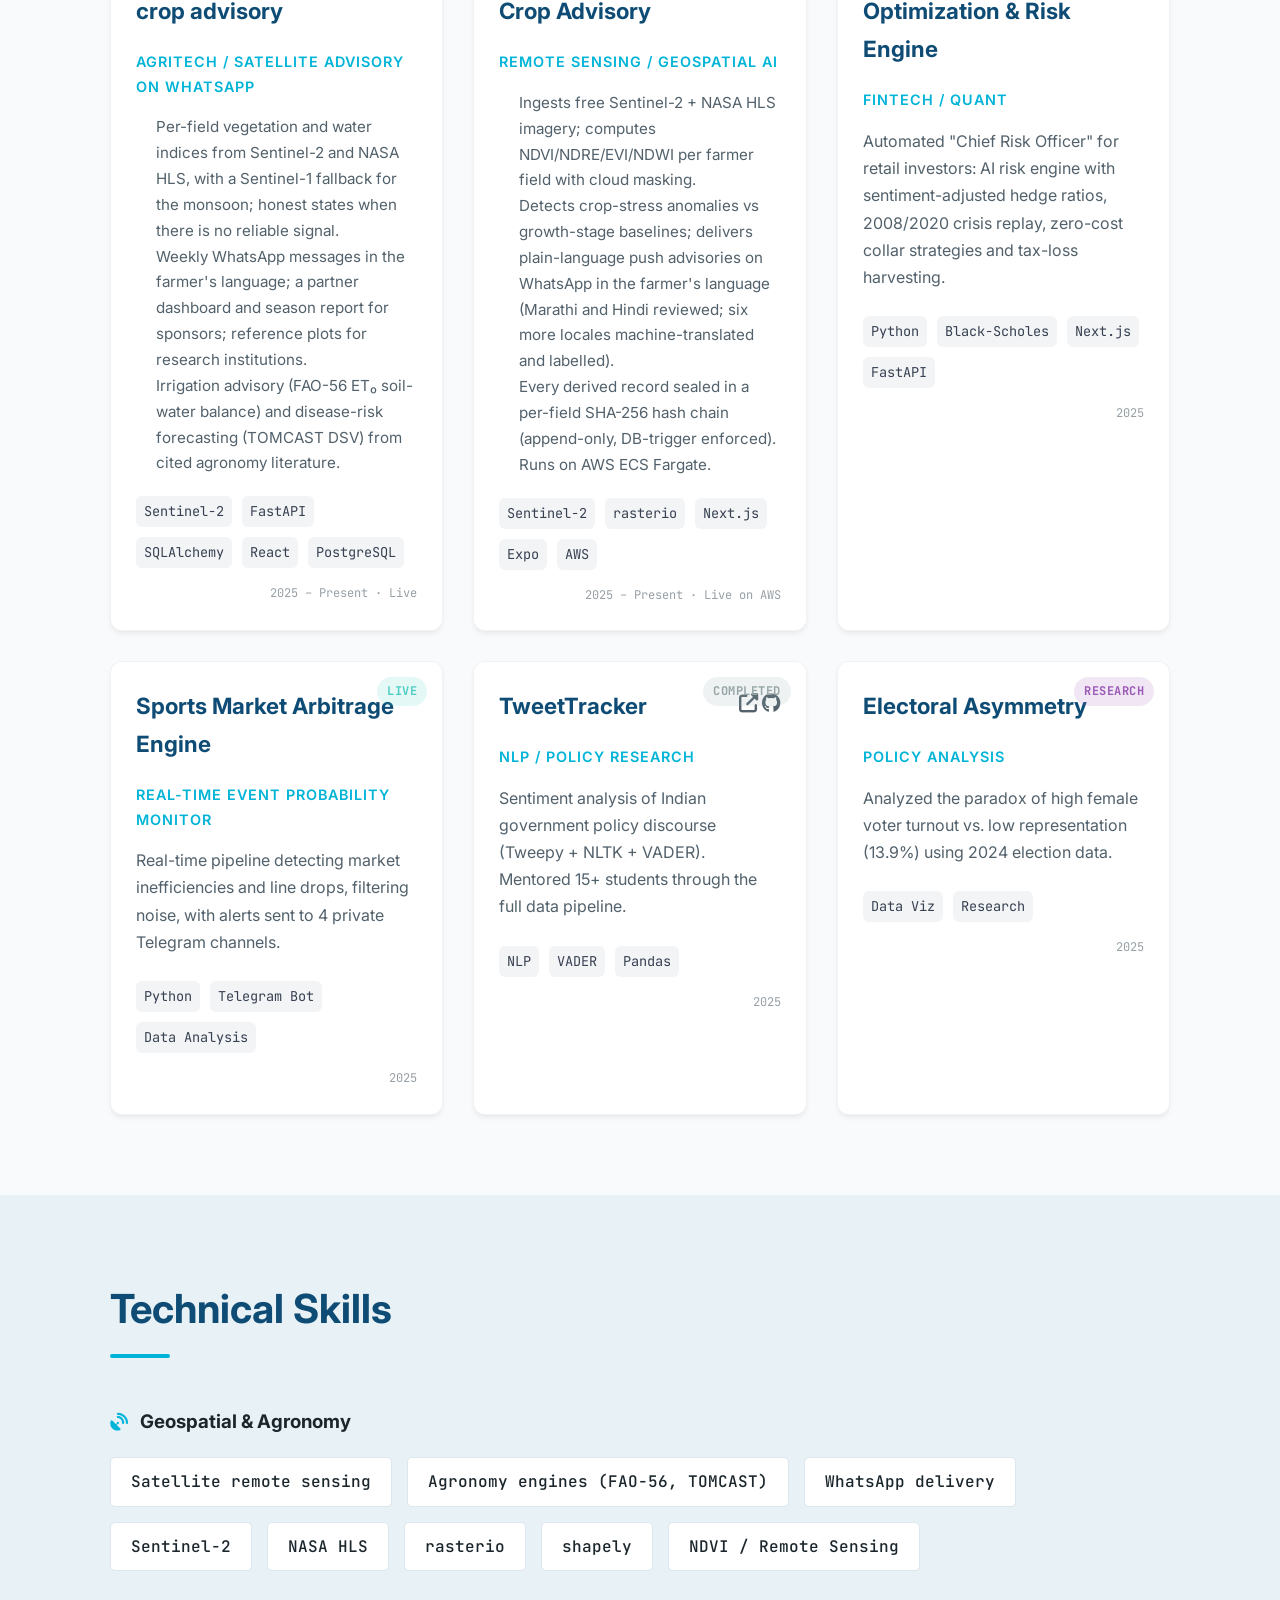
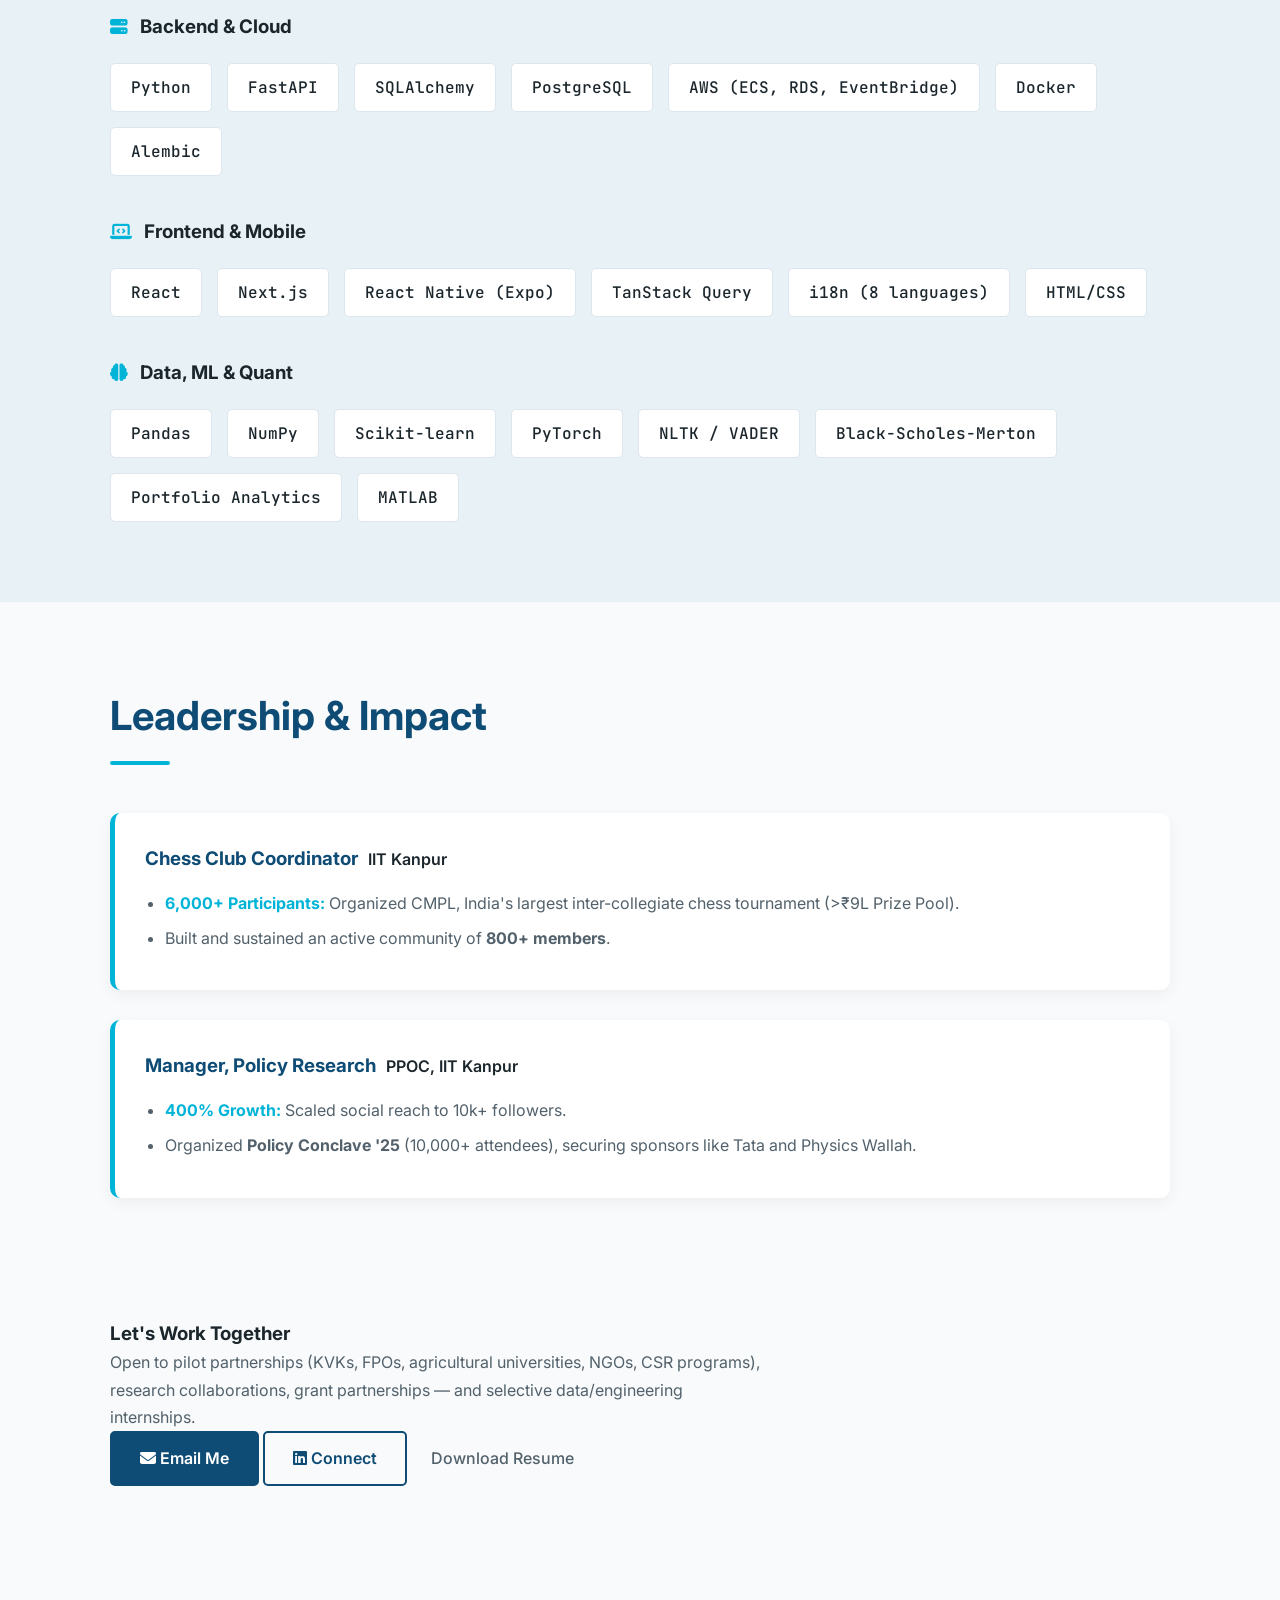
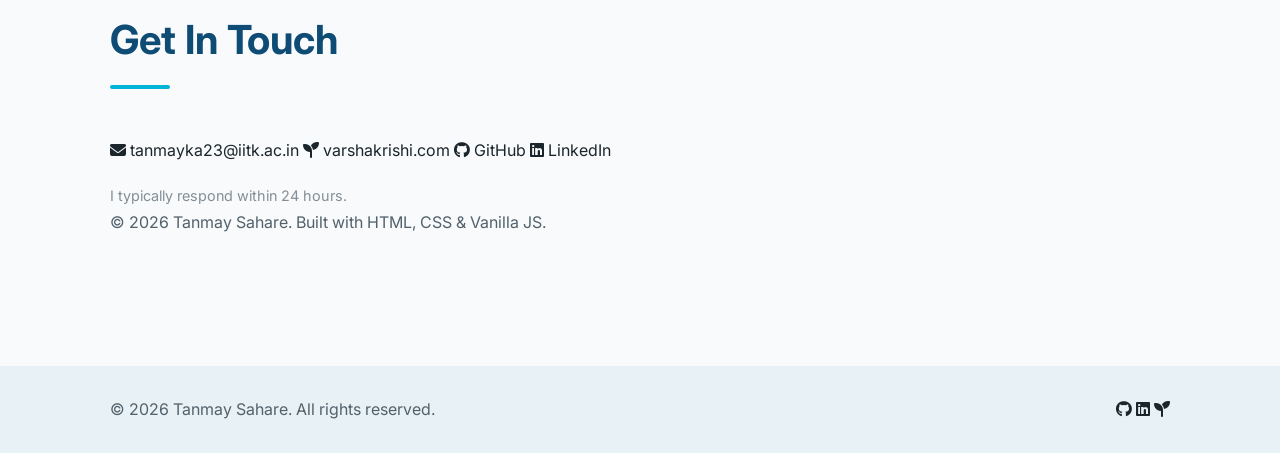
==== commit 646a798b: "founder site: drop the 'stopped building hardware' line (founder decision, same as the main site)" ====
--- a/index.html
+++ b/index.html
@@ -249,7 +249,7 @@
                 <div class="about-text">
                     <p>I'm the founder of <strong>VarshaKrishi Udhyog Pvt. Ltd.</strong>, an <strong>EiR Fellow, 5G/6G Centre of Excellence, FIRST, IIT Kanpur</strong>, and a <strong>B.Tech Aerospace Engineering</strong> student
                         at <strong>IIT Kanpur</strong>. VarshaKrishi builds one product: satellite crop advice for Indian farmers, delivered weekly in the farmer's language on WhatsApp. Watch is free and national; Decide is crop-specific, reviewed by agronomists, and proven one crop and one belt at a time, starting with citrus in Vidarbha.</p>
-                    <p>I stopped building hardware in 2026 and started listening to farmers. The stack today is a
+                    <p>VarshaKrishi is built from the farmer's question backwards: what changed on my field, and what should I check this week? The stack today is a
                         satellite imagery pipeline on free data, FastAPI backends, a Next.js dashboard for partners,
                         WhatsApp delivery, and agronomy engines built from cited literature (FAO-56
                         evapotranspiration, TOMCAST disease models), with every advisory carrying its source, date
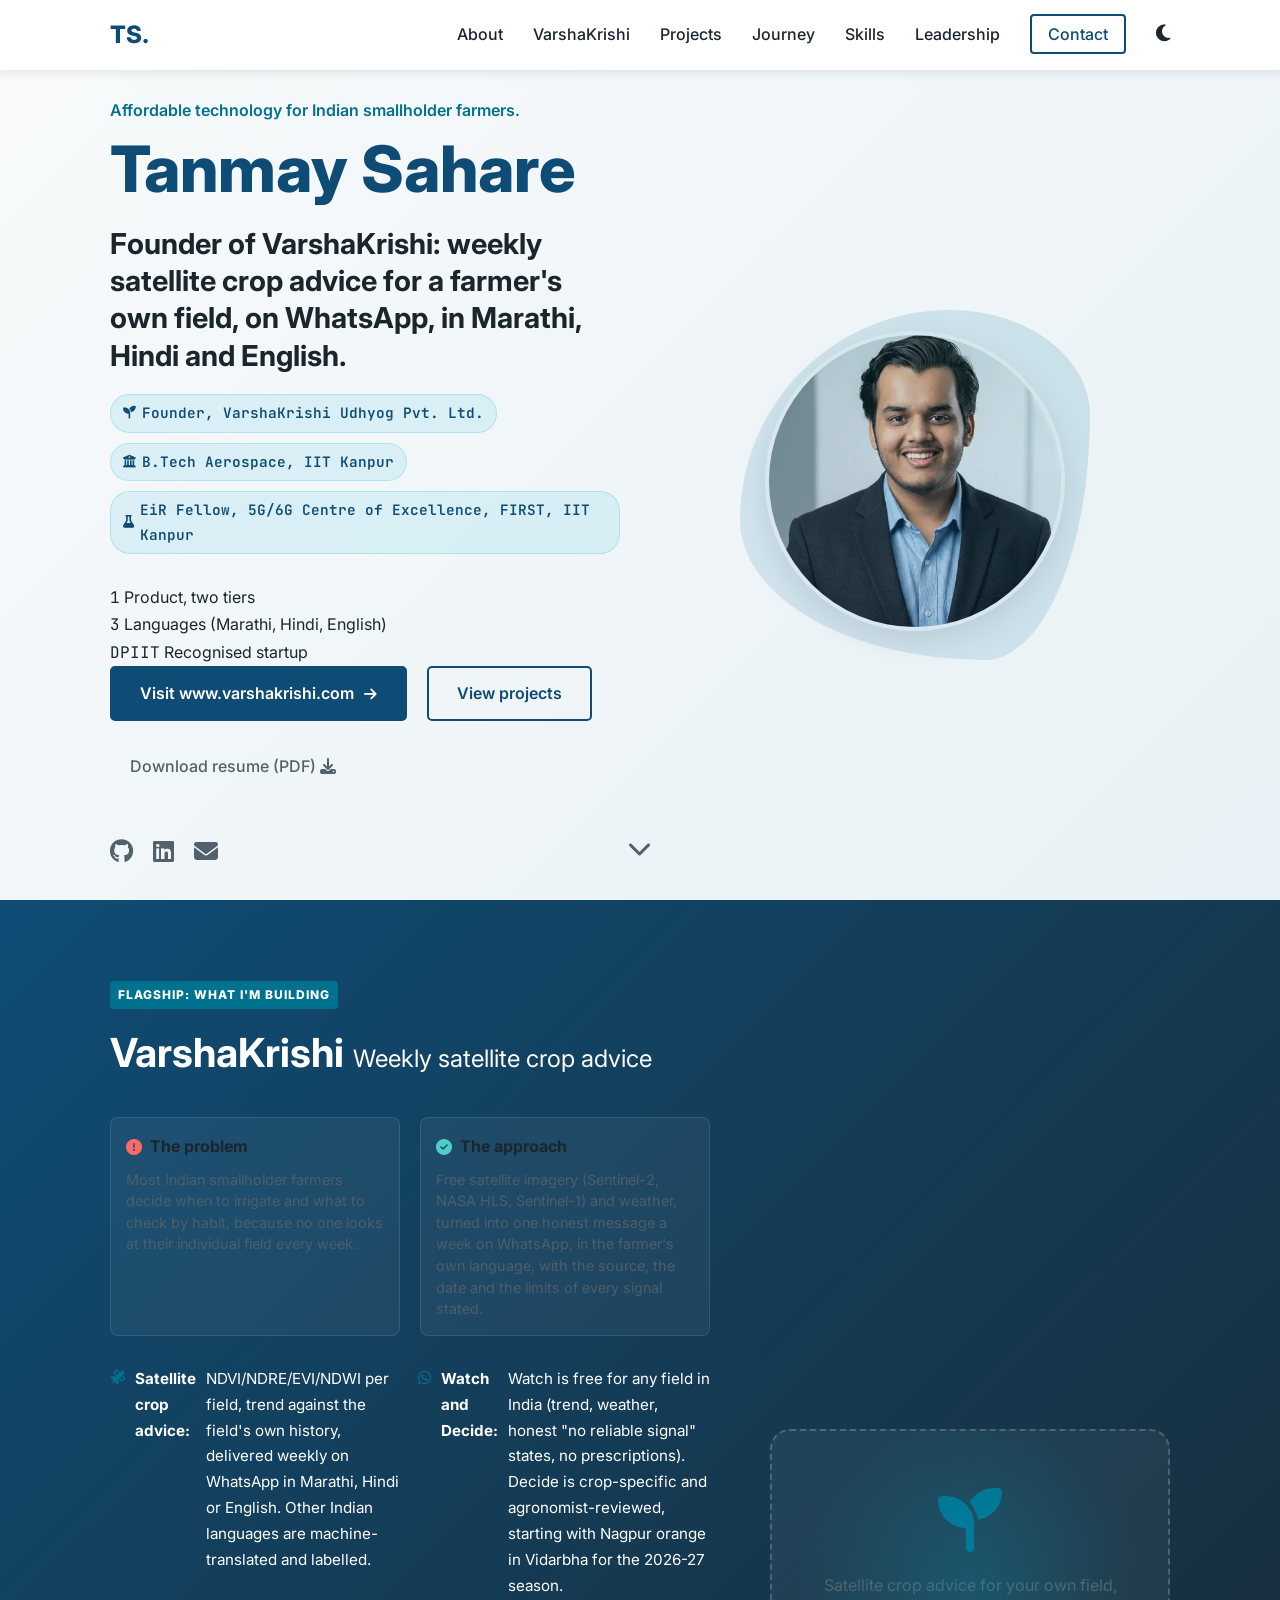
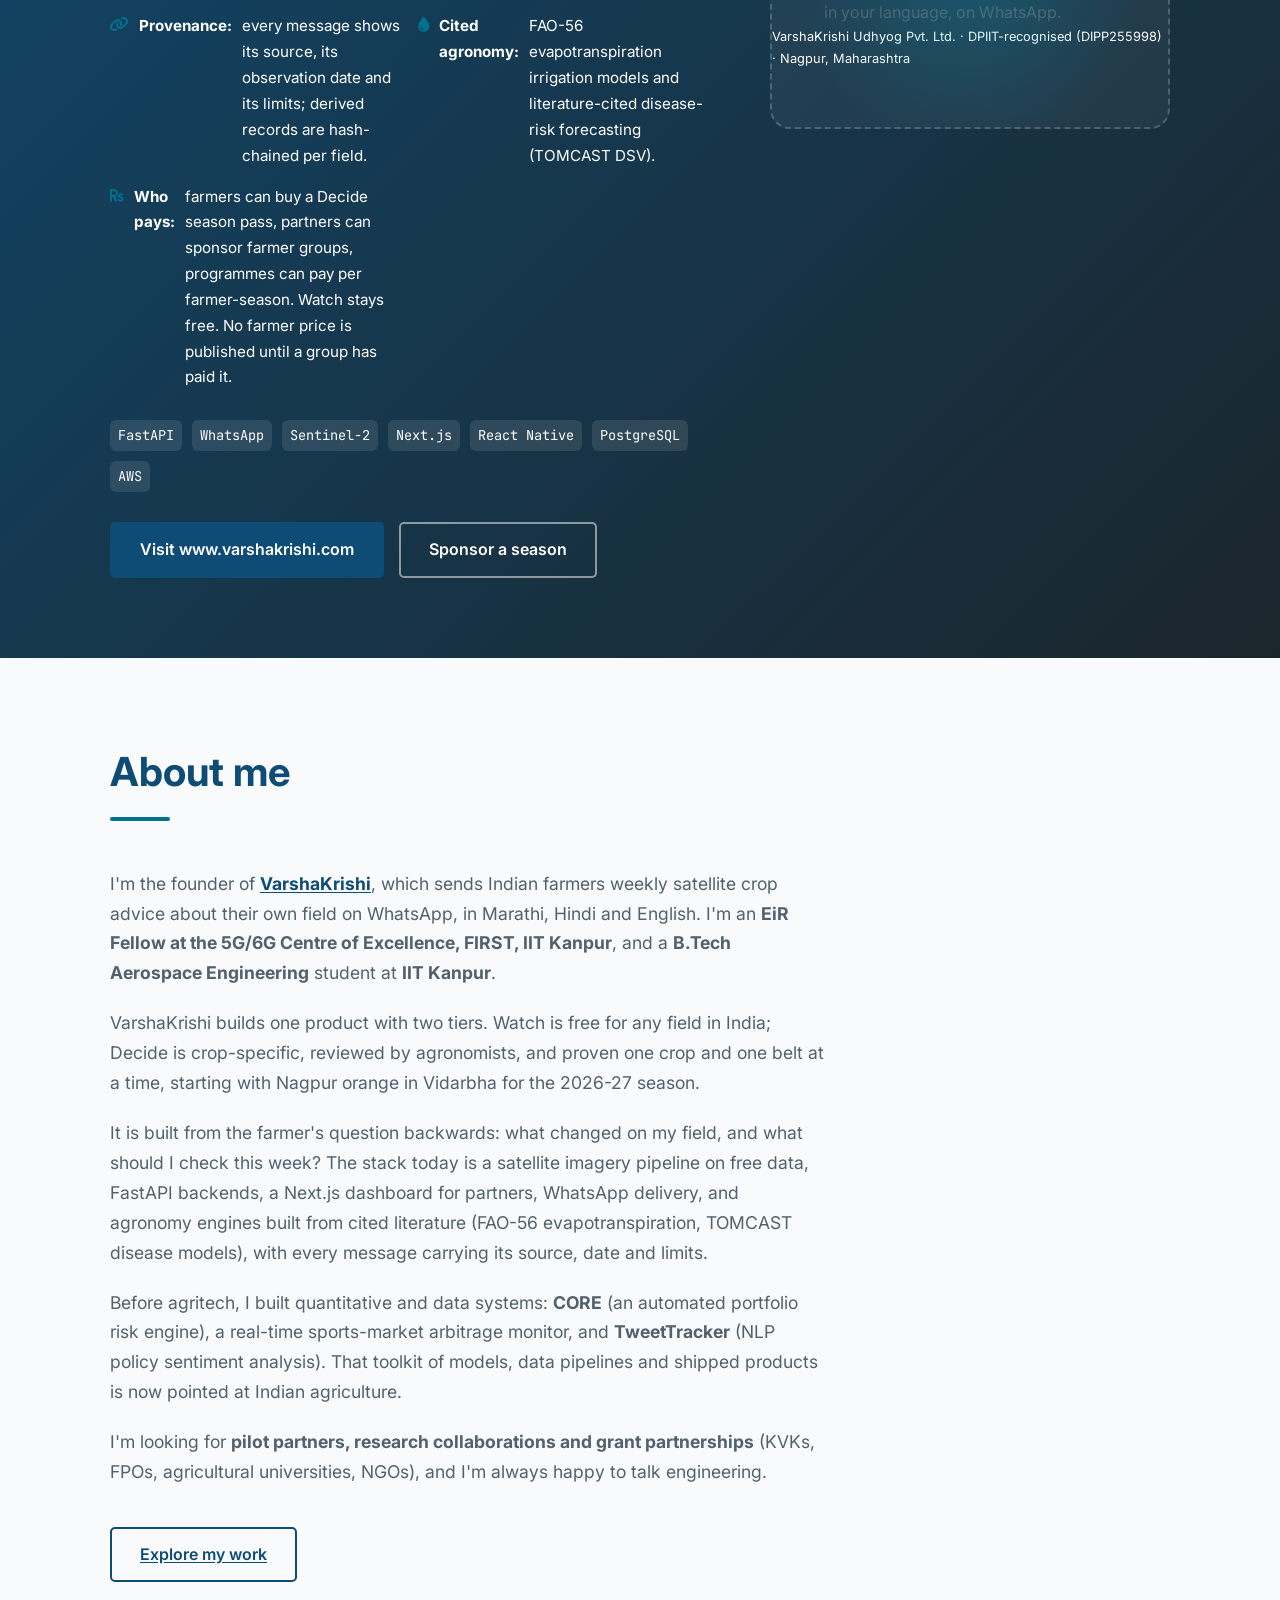
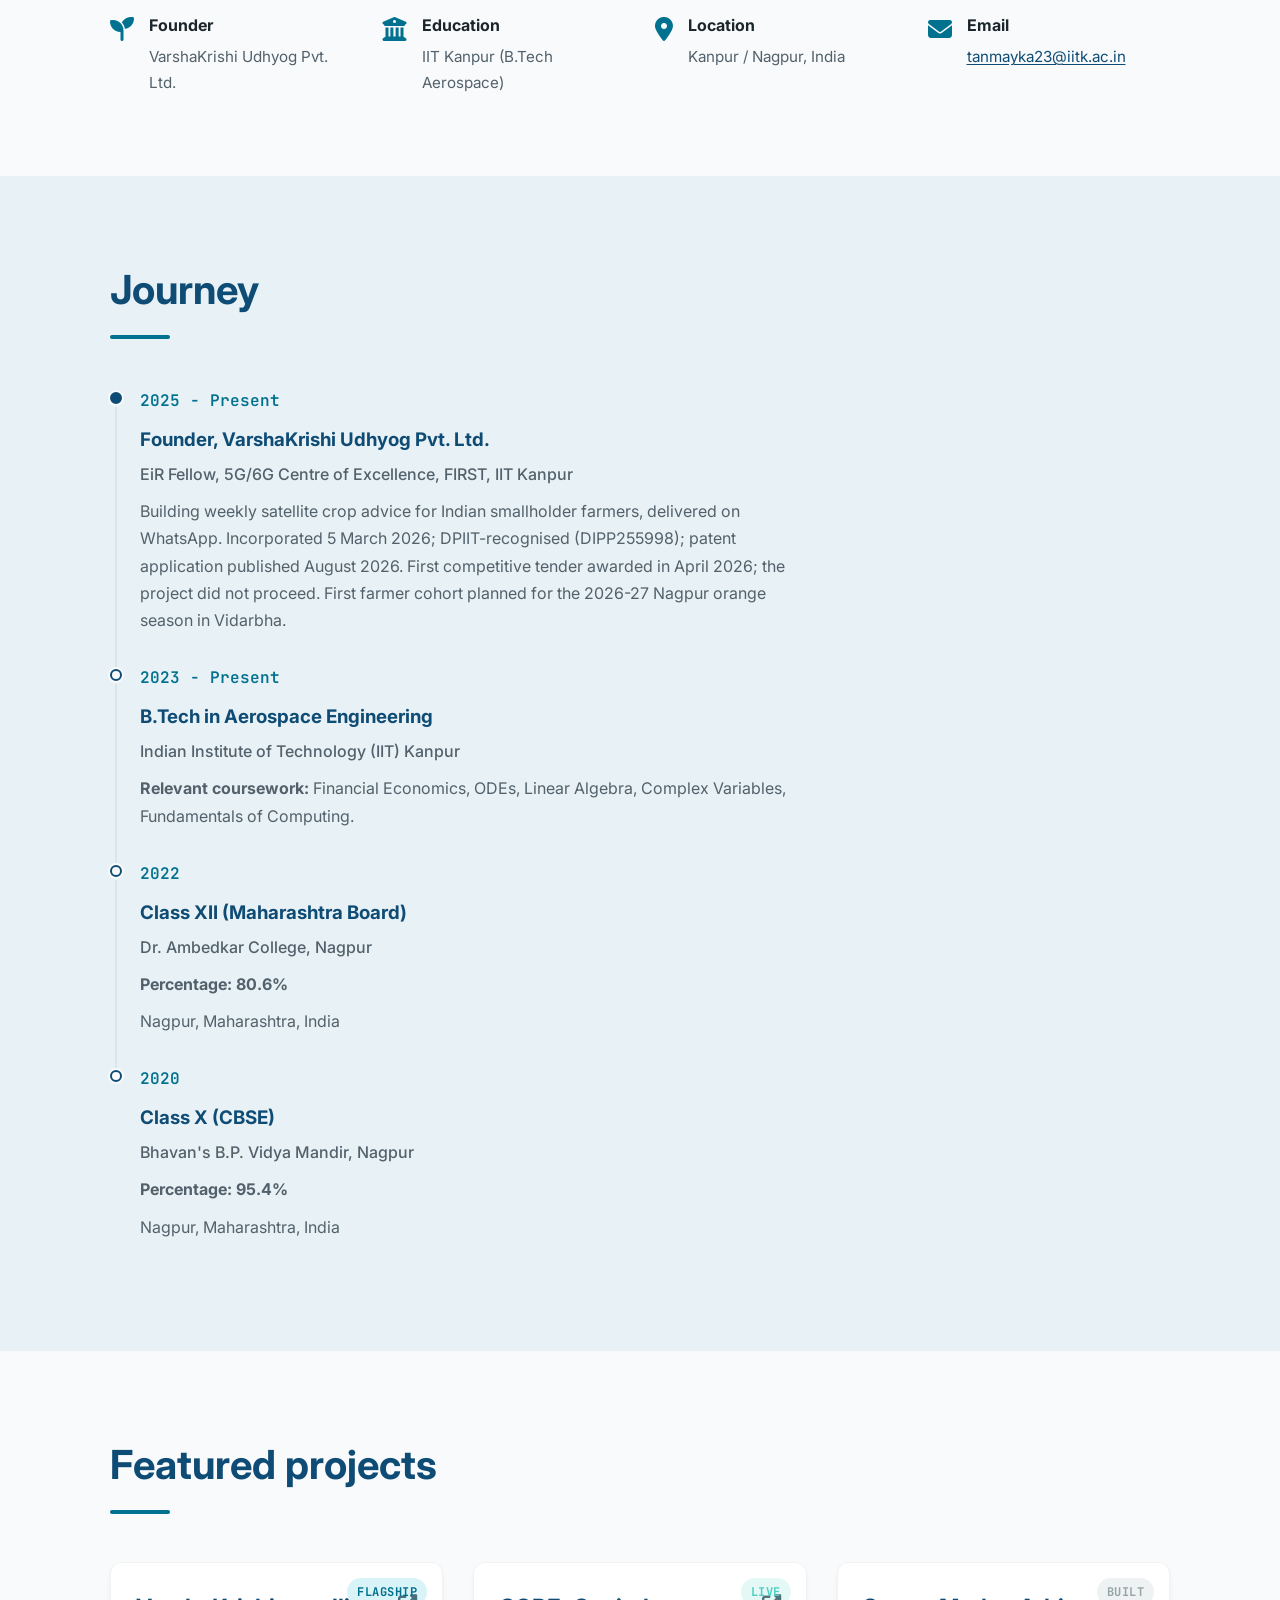
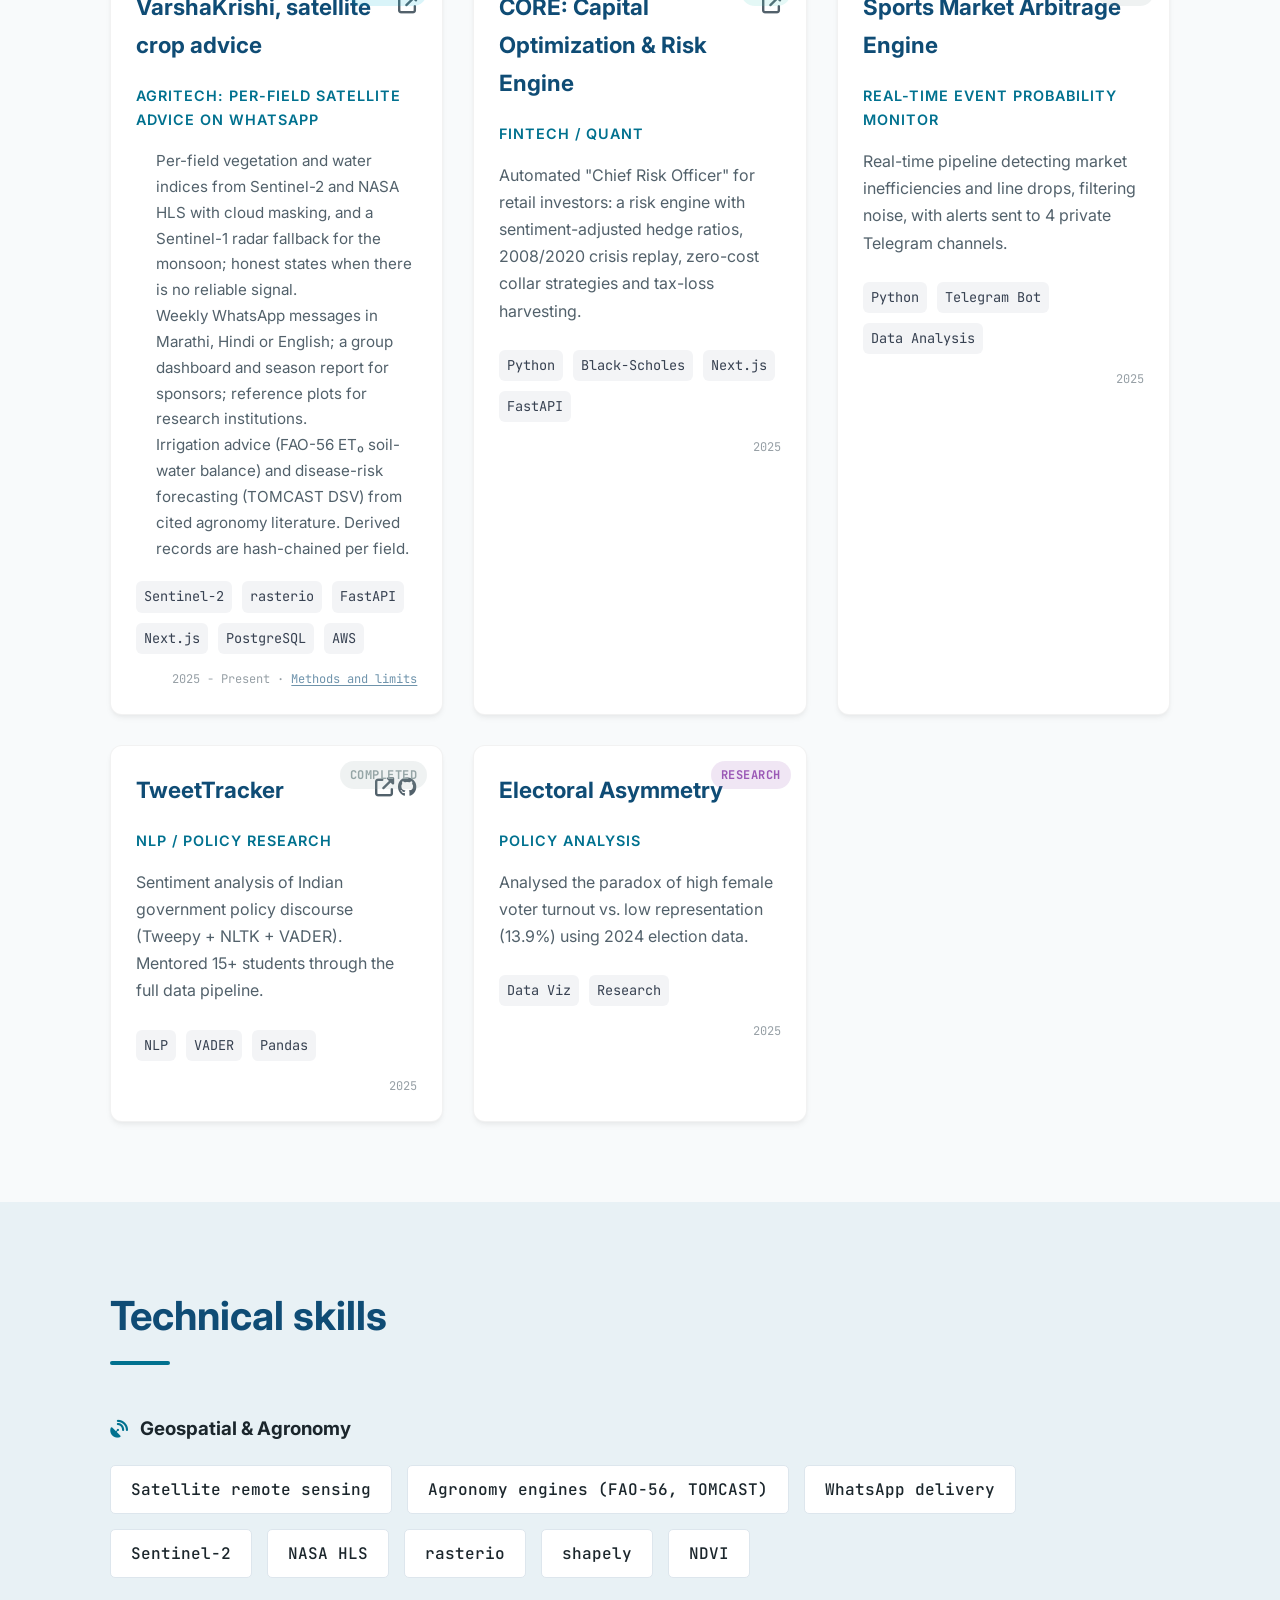
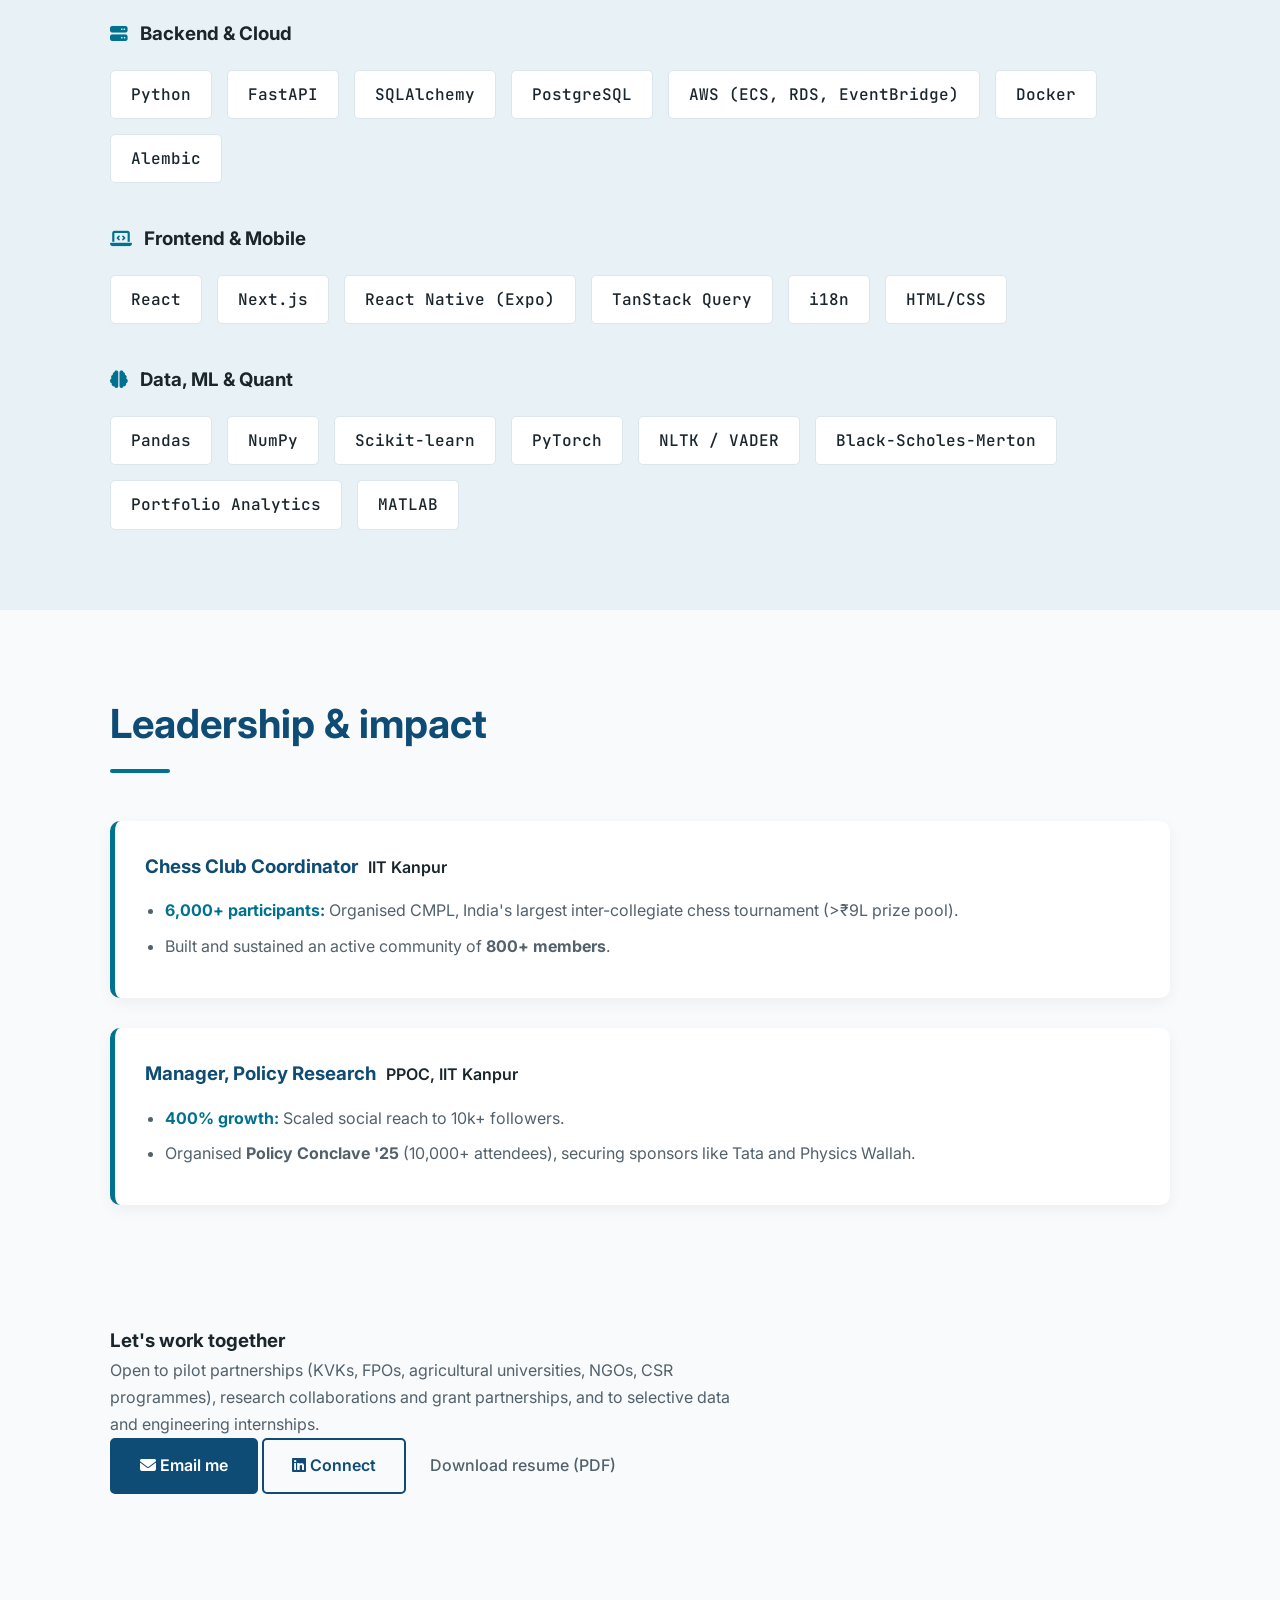
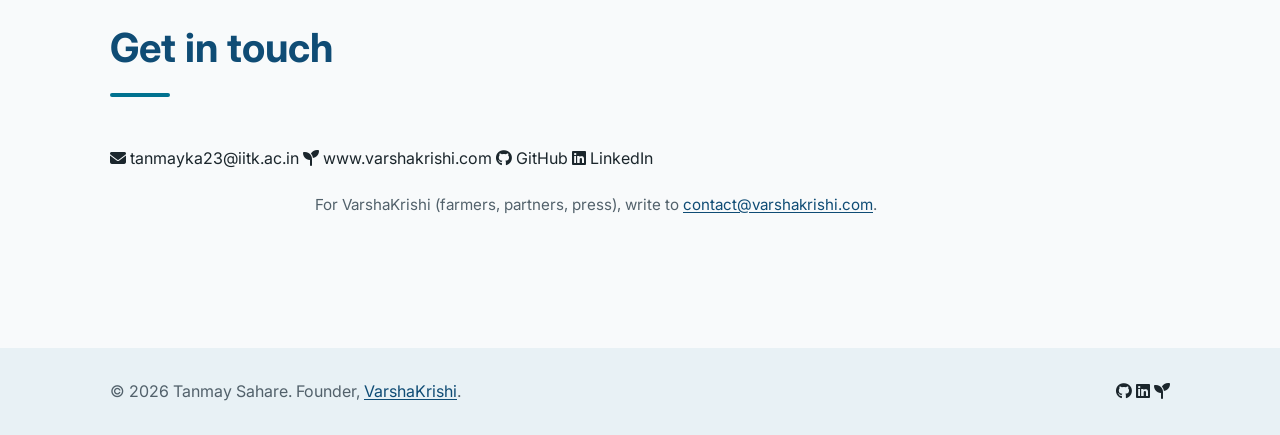
==== commit eaf55340: "site(founder): approved bio and wording, ProfilePage/Person JSON-LD merged with the company entity, " ====
--- a/index.html
+++ b/index.html
@@ -1,68 +1,105 @@
 <!DOCTYPE html>
-<html lang="en" data-theme="light">
+<html lang="en-IN" data-theme="light">
 
 <head>
     <meta charset="UTF-8">
     <meta name="viewport" content="width=device-width, initial-scale=1.0">
     <title>Tanmay Sahare, founder of VarshaKrishi | Satellite crop advice for Indian farmers</title>
     <meta name="description"
-        content="Tanmay Sahare is the founder of VarshaKrishi: satellite crop advice for Indian smallholder farmers, delivered weekly in the farmer's language on WhatsApp. B.Tech Aerospace Engineering student at IIT Kanpur; EiR Fellow, 5G/6G Centre of Excellence, FIRST, IIT Kanpur.">
+        content="Tanmay Sahare is the founder of VarshaKrishi: weekly satellite crop advice for a farmer's own field on WhatsApp, in Marathi, Hindi and English. EiR Fellow, 5G/6G Centre of Excellence, FIRST, IIT Kanpur.">
     <link rel="canonical" href="https://tanmaysahare.me/">
     <meta name="robots" content="index, follow, max-image-preview:large">
     <meta name="author" content="Tanmay Sahare">
+    <meta name="theme-color" content="#F8FAFB" media="(prefers-color-scheme: light)">
+    <meta name="theme-color" content="#1B262C" media="(prefers-color-scheme: dark)">
+    <link rel="icon" href="favicon.svg" type="image/svg+xml">
+
+    <!-- Apply the saved theme before first paint, so dark-mode visitors do not see a light flash. -->
+    <script>try { var t = localStorage.getItem('theme'); if (t === 'dark' || t === 'light') document.documentElement.setAttribute('data-theme', t); } catch (e) { }</script>
 
     <!-- Open Graph -->
     <meta property="og:type" content="profile">
-    <meta property="og:title" content="Tanmay Sahare — Founder, VarshaKrishi">
+    <meta property="og:title" content="Tanmay Sahare, founder of VarshaKrishi">
     <meta property="og:description"
-        content="Satellite crop advice for Indian smallholder farmers, weekly, in the farmer's language, on WhatsApp. IIT Kanpur · EiR Fellow, 5G/6G Centre of Excellence, FIRST, IIT Kanpur.">
+        content="Weekly satellite crop advice for a farmer's own field, on WhatsApp, in Marathi, Hindi and English. EiR Fellow, 5G/6G Centre of Excellence, FIRST, IIT Kanpur.">
     <meta property="og:url" content="https://tanmaysahare.me/">
     <meta property="og:image" content="https://tanmaysahare.me/assets/profile.jpg">
+    <meta property="og:image:width" content="956">
+    <meta property="og:image:height" content="1280">
+    <meta property="og:image:alt" content="Portrait of Tanmay Sahare, founder of VarshaKrishi">
     <meta property="og:locale" content="en_IN">
     <meta property="og:site_name" content="Tanmay Sahare">
+    <meta property="profile:first_name" content="Tanmay">
+    <meta property="profile:last_name" content="Sahare">
 
     <!-- Twitter Card -->
     <meta name="twitter:card" content="summary">
-    <meta name="twitter:title" content="Tanmay Sahare — Founder, VarshaKrishi">
+    <meta name="twitter:title" content="Tanmay Sahare, founder of VarshaKrishi">
     <meta name="twitter:description"
-        content="Building affordable agricultural intelligence for Indian smallholder farmers: offline-first solar IoT, satellite crop advisory, and AI.">
+        content="Weekly satellite crop advice for a farmer's own field, on WhatsApp, in Marathi, Hindi and English. EiR Fellow, 5G/6G Centre of Excellence, FIRST, IIT Kanpur.">
     <meta name="twitter:image" content="https://tanmaysahare.me/assets/profile.jpg">
-
-    <!-- Person + WebSite JSON-LD -->
+    <meta name="twitter:image:alt" content="Portrait of Tanmay Sahare, founder of VarshaKrishi">
+
+    <!-- ProfilePage + Person + Organization + WebSite JSON-LD.
+         The Organization node reuses the @id, name and legalName published on www.varshakrishi.com,
+         so search engines and AI assistants merge both sites into one entity. -->
     <script type="application/ld+json">
     {
       "@context": "https://schema.org",
       "@graph": [
         {
+          "@type": "ProfilePage",
+          "@id": "https://tanmaysahare.me/#profilepage",
+          "url": "https://tanmaysahare.me/",
+          "name": "Tanmay Sahare, founder of VarshaKrishi",
+          "inLanguage": "en-IN",
+          "dateModified": "2026-10-17",
+          "isPartOf": { "@id": "https://tanmaysahare.me/#website" },
+          "mainEntity": { "@id": "https://tanmaysahare.me/#person" }
+        },
+        {
           "@type": "Person",
           "@id": "https://tanmaysahare.me/#person",
           "name": "Tanmay Sahare",
+          "givenName": "Tanmay",
+          "familyName": "Sahare",
           "url": "https://tanmaysahare.me/",
           "image": "https://tanmaysahare.me/assets/profile.jpg",
           "jobTitle": "Founder",
           "worksFor": { "@id": "https://www.varshakrishi.com/#organization" },
-          "description": "Founder of VarshaKrishi: satellite crop advice for Indian smallholder farmers, delivered weekly in the farmer's language on WhatsApp. B.Tech Aerospace Engineering student at IIT Kanpur; EiR Fellow, 5G/6G Centre of Excellence, FIRST, IIT Kanpur.",
-          "alumniOf": {
-            "@type": "CollegeOrUniversity",
-            "name": "Indian Institute of Technology Kanpur",
-            "sameAs": "https://www.iitk.ac.in/"
+          "description": "Tanmay Sahare is the founder of VarshaKrishi, which sends Indian farmers weekly satellite crop advice about their own field on WhatsApp, in Marathi, Hindi and English. He is an EiR Fellow at the 5G/6G Centre of Excellence, FIRST, IIT Kanpur, and a B.Tech Aerospace Engineering student at IIT Kanpur.",
+          "affiliation": {
+            "@type": "Organization",
+            "name": "5G/6G Centre of Excellence, FIRST, IIT Kanpur",
+            "parentOrganization": { "@id": "https://tanmaysahare.me/#iitk" }
           },
-          "knowsAbout": ["Precision Agriculture", "Satellite Remote Sensing", "Crop Advisory", "NDVI crop monitoring", "Agronomy (FAO-56, TOMCAST)", "Machine Learning", "Quantitative Finance", "FastAPI"],
+          "alumniOf": { "@id": "https://tanmaysahare.me/#iitk" },
+          "knowsAbout": ["Satellite remote sensing", "Crop advisory", "Precision agriculture", "NDVI crop monitoring", "Agronomy (FAO-56, TOMCAST)", "Machine learning", "Quantitative finance", "FastAPI"],
           "nationality": { "@type": "Country", "name": "India" },
+          "homeLocation": { "@type": "Place", "name": "Nagpur, Maharashtra, India" },
           "email": "mailto:tanmayka23@iitk.ac.in",
           "sameAs": [
-            "https://github.com/tanmaysahare",
             "https://www.linkedin.com/in/tanmay-sahare-9a361329a/",
-            "https://www.varshakrishi.com/"
+            "https://github.com/tanmaysahare"
           ]
+        },
+        {
+          "@type": "CollegeOrUniversity",
+          "@id": "https://tanmaysahare.me/#iitk",
+          "name": "Indian Institute of Technology Kanpur",
+          "url": "https://www.iitk.ac.in/"
         },
         {
           "@type": "Organization",
           "@id": "https://www.varshakrishi.com/#organization",
-          "name": "VarshaKrishi Udhyog Private Limited",
+          "name": "VarshaKrishi",
+          "legalName": "VarshaKrishi Udhyog Private Limited",
           "url": "https://www.varshakrishi.com/",
+          "logo": "https://www.varshakrishi.com/assets/images/logo/favicon-512.png",
+          "slogan": "Weekly satellite crop advice for your own field, on WhatsApp, in Marathi, Hindi and English.",
+          "description": "VarshaKrishi sends Indian farmers one WhatsApp message a week about their own field: what changed, what to check and when to act. Built from Sentinel-2, Sentinel-1 and NASA HLS satellite data and the weather. Free for every farmer in India; crop-specific advice starts with Nagpur orange in Vidarbha.",
           "founder": { "@id": "https://tanmaysahare.me/#person" },
-          "description": "Satellite crop advice for Indian farmers, delivered weekly in the farmer's language on WhatsApp. Two tiers: Watch (free, national) and Decide (crop-specific, agronomist-reviewed)."
+          "sameAs": ["https://www.linkedin.com/company/varshakrishi"]
         },
         {
           "@type": "WebSite",
@@ -80,48 +117,59 @@
     <link rel="preconnect" href="https://fonts.googleapis.com">
     <link rel="preconnect" href="https://fonts.gstatic.com" crossorigin>
     <link
-        href="https://fonts.googleapis.com/css2?family=Inter:wght@300;400;500;600;700;800&family=JetBrains+Mono:wght@400;700&display=swap"
+        href="https://fonts.googleapis.com/css2?family=Inter:wght@400;500;600;700;800&family=JetBrains+Mono:wght@400;700&display=swap"
         rel="stylesheet">
     <link rel="stylesheet" href="styles.css">
-    <!-- Font Awesome for Icons -->
-    <link rel="stylesheet" href="https://cdnjs.cloudflare.com/ajax/libs/font-awesome/6.4.0/css/all.min.css">
+    <!-- Font Awesome icons are decorative (every icon-only link has an aria-label), so the
+         stylesheet loads without blocking the first paint. -->
+    <link rel="preload" href="https://cdnjs.cloudflare.com/ajax/libs/font-awesome/6.4.0/css/all.min.css" as="style"
+        onload="this.onload=null;this.rel='stylesheet'">
+    <noscript>
+        <link rel="stylesheet" href="https://cdnjs.cloudflare.com/ajax/libs/font-awesome/6.4.0/css/all.min.css">
+    </noscript>
 </head>
 
 <body>
+    <a href="#main" class="skip-link">Skip to content</a>
+
     <!-- Navigation -->
-    <nav class="navbar">
-        <div class="container nav-container">
-            <a href="#" class="logo">TS.</a>
-            <div class="nav-toggle" id="navToggle">
-                <i class="fas fa-bars"></i>
-            </div>
-            <ul class="nav-links" id="navLinks">
-                <li><a href="#about">About</a></li>
-                <li><a href="#varshakrishi">VarshaKrishi</a></li>
-                <li><a href="#projects">Projects</a></li>
-                <li><a href="#education">Journey</a></li>
-                <li><a href="#skills">Skills</a></li>
-                <li><a href="#leadership">Leadership</a></li>
-                <li><a href="#contact" class="btn-nav">Contact</a></li>
-                <li><button id="themeToggle" aria-label="Toggle Dark Mode"><i class="fas fa-moon"></i></button></li>
-            </ul>
-        </div>
-    </nav>
-
+    <header>
+        <nav class="navbar" aria-label="Main">
+            <div class="container nav-container">
+                <a href="#hero" class="logo" aria-label="Tanmay Sahare, back to top">TS.</a>
+                <button type="button" class="nav-toggle" id="navToggle" aria-label="Open menu" aria-expanded="false"
+                    aria-controls="navLinks">
+                    <i aria-hidden="true" class="fas fa-bars"></i>
+                </button>
+                <ul class="nav-links" id="navLinks">
+                    <li><a href="#about">About</a></li>
+                    <li><a href="#varshakrishi">VarshaKrishi</a></li>
+                    <li><a href="#projects">Projects</a></li>
+                    <li><a href="#education">Journey</a></li>
+                    <li><a href="#skills">Skills</a></li>
+                    <li><a href="#leadership">Leadership</a></li>
+                    <li><a href="#contact" class="btn-nav">Contact</a></li>
+                    <li><button type="button" id="themeToggle" aria-label="Dark mode" aria-pressed="false"><i
+                                aria-hidden="true" class="fas fa-moon"></i></button></li>
+                </ul>
+            </div>
+        </nav>
+    </header>
+
+    <main id="main">
     <!-- Hero Section -->
     <section id="hero" class="hero">
         <div class="container hero-container">
             <div class="hero-content">
-                <span class="greeting">Building affordable agricultural intelligence for Indian smallholder
-                    farmers.</span>
+                <span class="greeting">Affordable technology for Indian smallholder farmers.</span>
                 <h1 class="name">Tanmay Sahare</h1>
-                <h2 class="title">Founder of VarshaKrishi. Satellite crop advice for Indian farmers, weekly, in their
-                    language, on WhatsApp.</h2>
+                <p class="title">Founder of VarshaKrishi: weekly satellite crop advice for a farmer's own field, on
+                    WhatsApp, in Marathi, Hindi and English.</p>
 
                 <div class="hero-chips">
-                    <span class="chip"><i class="fas fa-seedling"></i> Founder, VarshaKrishi Udhyog</span>
-                    <span class="chip"><i class="fas fa-university"></i> IIT Kanpur</span>
-                    <span class="chip"><i class="fas fa-flask"></i> EiR Fellow, 5G/6G Centre of Excellence, FIRST, IIT Kanpur</span>
+                    <span class="chip"><i aria-hidden="true" class="fas fa-seedling"></i> Founder, VarshaKrishi Udhyog Pvt. Ltd.</span>
+                    <span class="chip"><i aria-hidden="true" class="fas fa-university"></i> B.Tech Aerospace, IIT Kanpur</span>
+                    <span class="chip"><i aria-hidden="true" class="fas fa-flask"></i> EiR Fellow, 5G/6G Centre of Excellence, FIRST, IIT Kanpur</span>
                 </div>
 
                 <!-- Hero Stats Row -->
@@ -132,8 +180,8 @@
                     </div>
                     <div class="stat-splitter"></div>
                     <div class="stat-item">
-                        <span class="stat-val">2</span>
-                        <span class="stat-label">Reviewed languages (Marathi, Hindi)</span>
+                        <span class="stat-val">3</span>
+                        <span class="stat-label">Languages (Marathi, Hindi, English)</span>
                     </div>
                     <div class="stat-splitter"></div>
                     <div class="stat-item">
@@ -143,30 +191,34 @@
                 </div>
 
                 <div class="hero-buttons">
-                    <a href="https://www.varshakrishi.com" target="_blank" rel="noopener" class="btn btn-primary">Explore
-                        VarshaKrishi <i class="fas fa-arrow-right"
+                    <a href="https://www.varshakrishi.com/" rel="noopener" class="btn btn-primary">Visit
+                        www.varshakrishi.com <i aria-hidden="true" class="fas fa-arrow-right"
                             style="margin-left: 6px; font-size: 0.9em; transition: transform 0.2s;"></i></a>
-                    <a href="#projects" class="btn btn-outline">View Projects</a>
-                    <a href="assets/resume.pdf" class="btn btn-text" download>Download Resume <i
+                    <a href="#projects" class="btn btn-outline">View projects</a>
+                    <a href="assets/resume.pdf" class="btn btn-text" download>Download resume (PDF) <i aria-hidden="true"
                             class="fas fa-download"></i></a>
                 </div>
 
                 <div class="social-links">
-                    <a href="https://github.com/tanmaysahare" target="_blank" rel="noopener" aria-label="GitHub"><i
+                    <a href="https://github.com/tanmaysahare" target="_blank" rel="noopener me" aria-label="GitHub"><i aria-hidden="true"
                             class="fab fa-github"></i></a>
-                    <a href="https://www.linkedin.com/in/tanmay-sahare-9a361329a/" target="_blank" rel="noopener"
-                        aria-label="LinkedIn"><i class="fab fa-linkedin"></i></a>
-                    <a href="mailto:tanmayka23@iitk.ac.in" aria-label="Email"><i class="fas fa-envelope"></i></a>
+                    <a href="https://www.linkedin.com/in/tanmay-sahare-9a361329a/" target="_blank" rel="noopener me"
+                        aria-label="LinkedIn"><i aria-hidden="true" class="fab fa-linkedin"></i></a>
+                    <a href="mailto:tanmayka23@iitk.ac.in" aria-label="Email"><i aria-hidden="true" class="fas fa-envelope"></i></a>
                 </div>
             </div>
             <div class="hero-visual">
                 <div class="profile-container">
                     <div class="blob-bg"></div>
-                    <img src="assets/profile.jpg" alt="Tanmay Sahare, founder of VarshaKrishi" class="profile-img">
-                </div>
-            </div>
-        </div>
-        <a href="#varshakrishi" class="scroll-down"><i class="fas fa-chevron-down"></i></a>
+                    <picture>
+                        <source srcset="assets/profile-480.webp" type="image/webp">
+                        <img src="assets/profile.jpg" alt="Tanmay Sahare, founder of VarshaKrishi" class="profile-img"
+                            width="300" height="300" fetchpriority="high" decoding="async">
+                    </picture>
+                </div>
+            </div>
+        </div>
+        <a href="#varshakrishi" class="scroll-down" aria-label="Scroll to VarshaKrishi"><i aria-hidden="true" class="fas fa-chevron-down"></i></a>
     </section>
 
     <!-- FLAGSHIP: VARSHAKRISHI -->
@@ -175,19 +227,19 @@
             <div class="core-grid">
                 <div class="core-text">
                     <div class="core-header">
-                        <span class="core-label">FLAGSHIP — WHAT I'M BUILDING</span>
-                        <h2>VarshaKrishi <span style="font-weight: 400; font-size: 1.5rem;">Agricultural Intelligence
-                                Infrastructure</span></h2>
+                        <span class="core-label">FLAGSHIP: WHAT I'M BUILDING</span>
+                        <h2>VarshaKrishi <span style="font-weight: 400; font-size: 1.5rem;">Weekly satellite crop
+                                advice</span></h2>
                     </div>
 
                     <div class="problem-solution">
                         <div class="ps-item">
-                            <h4><i class="fas fa-exclamation-circle text-danger"></i> The Problem</h4>
+                            <h3 class="h4"><i aria-hidden="true" class="fas fa-exclamation-circle text-danger"></i> The problem</h3>
                             <p>Most Indian smallholder farmers decide when to irrigate and what to check by habit, because no one
                                 looks at their individual field every week.</p>
                         </div>
                         <div class="ps-item">
-                            <h4><i class="fas fa-check-circle text-success"></i> The Approach</h4>
+                            <h3 class="h4"><i aria-hidden="true" class="fas fa-check-circle text-success"></i> The approach</h3>
                             <p>Free satellite imagery (Sentinel-2, NASA HLS, Sentinel-1) and weather, turned into one honest
                                 message a week on WhatsApp, in the farmer's own language, with the source, the date
                                 and the limits of every signal stated.</p>
@@ -195,46 +247,47 @@
                     </div>
 
                     <ul class="core-features">
-                        <li><i class="fas fa-satellite"></i> <strong>Satellite crop advisory:</strong> NDVI/NDRE/EVI/NDWI
-                            per field, trend against a per-field baseline, delivered weekly on WhatsApp. Advice
-                            reviewed in Marathi and Hindi; other languages machine-translated and labelled.</li>
-                        <li><i class="fab fa-whatsapp"></i> <strong>Watch and Decide:</strong> Watch is free and national
-                            (trend, weather, honest "no reliable signal" states, no prescriptions). Decide is
-                            crop-specific and agronomist-reviewed, proven one belt at a time.</li>
-                        <li><i class="fas fa-link"></i> <strong>Provenance:</strong> every advisory shows its source, its
+                        <li><i aria-hidden="true" class="fas fa-satellite"></i> <strong>Satellite crop advice:</strong> NDVI/NDRE/EVI/NDWI
+                            per field, trend against the field's own history, delivered weekly on WhatsApp in Marathi,
+                            Hindi or English. Other Indian languages are machine-translated and labelled.</li>
+                        <li><i aria-hidden="true" class="fab fa-whatsapp"></i> <strong>Watch and Decide:</strong> Watch is free for any field
+                            in India (trend, weather, honest "no reliable signal" states, no prescriptions). Decide is
+                            crop-specific and agronomist-reviewed, starting with Nagpur orange in Vidarbha for the
+                            2026-27 season.</li>
+                        <li><i aria-hidden="true" class="fas fa-link"></i> <strong>Provenance:</strong> every message shows its source, its
                             observation date and its limits; derived records are hash-chained per field.</li>
-                        <li><i class="fas fa-tint"></i> <strong>Science-grade advisories:</strong> FAO-56
+                        <li><i aria-hidden="true" class="fas fa-tint"></i> <strong>Cited agronomy:</strong> FAO-56
                             evapotranspiration irrigation models and literature-cited disease-risk forecasting
                             (TOMCAST DSV).</li>
-                        <li><i class="fas fa-rupee-sign"></i> <strong>Who pays:</strong> farmers can buy a Decide season
-                            pass, partners can sponsor cohorts, programmes can pay per farmer-season. Watch stays
-                            free. No farmer price is published until a cohort has paid it.</li>
+                        <li><i aria-hidden="true" class="fas fa-rupee-sign"></i> <strong>Who pays:</strong> farmers can buy a Decide season
+                            pass, partners can sponsor farmer groups, programmes can pay per farmer-season. Watch stays
+                            free. No farmer price is published until a group has paid it.</li>
                     </ul>
 
-                    <div class="project-tech core-tech">
+                    <ul class="project-tech core-tech">
                         <li>FastAPI</li>
                         <li>WhatsApp</li>
                         <li>Sentinel-2</li>
-                        <li>React</li>
+                        <li>Next.js</li>
                         <li>React Native</li>
                         <li>PostgreSQL</li>
                         <li>AWS</li>
-                    </div>
+                    </ul>
 
                     <div class="core-buttons">
-                        <a href="https://www.varshakrishi.com" target="_blank" rel="noopener" class="btn btn-primary">Visit
-                            varshakrishi.com</a>
+                        <a href="https://www.varshakrishi.com/" rel="noopener" class="btn btn-primary">Visit
+                            www.varshakrishi.com</a>
                         <a href="https://www.varshakrishi.com/partners"
-                            class="btn btn-outline" style="border-color: rgba(255,255,255,0.3); color: inherit;" target="_blank" rel="noopener">Sponsor
+                            class="btn btn-outline" style="border-color: rgba(255,255,255,0.5); color: inherit;" rel="noopener">Sponsor
                             a season</a>
                     </div>
                 </div>
                 <div class="core-visual-container">
                     <div class="core-mockup-placeholder">
-                        <i class="fas fa-seedling"
+                        <i aria-hidden="true" class="fas fa-seedling"
                             style="font-size: 4rem; color: var(--accent-color); margin-bottom: 20px;"></i>
-                        <p>Satellite crop advice for your field,<br>in your language, on WhatsApp.</p>
-                        <span style="font-size: 0.8rem; opacity: 0.7;">VarshaKrishi Udhyog Pvt. Ltd. · EiR Fellow, 5G/6G Centre of Excellence, FIRST, IIT Kanpur</span>
+                        <p>Satellite crop advice for your own field,<br>in your language, on WhatsApp.</p>
+                        <span style="font-size: 0.8rem;">VarshaKrishi Udhyog Pvt. Ltd. · DPIIT-recognised (DIPP255998) · Nagpur, Maharashtra</span>
                     </div>
                 </div>
             </div>
@@ -244,53 +297,52 @@
     <!-- About Section -->
     <section id="about" class="section">
         <div class="container">
-            <h2 class="section-title">About Me</h2>
+            <h2 class="section-title">About me</h2>
             <div class="about-content">
                 <div class="about-text">
-                    <p>I'm the founder of <strong>VarshaKrishi Udhyog Pvt. Ltd.</strong>, an <strong>EiR Fellow, 5G/6G Centre of Excellence, FIRST, IIT Kanpur</strong>, and a <strong>B.Tech Aerospace Engineering</strong> student
-                        at <strong>IIT Kanpur</strong>. VarshaKrishi builds one product: satellite crop advice for Indian farmers, delivered weekly in the farmer's language on WhatsApp. Watch is free and national; Decide is crop-specific, reviewed by agronomists, and proven one crop and one belt at a time, starting with citrus in Vidarbha.</p>
-                    <p>VarshaKrishi is built from the farmer's question backwards: what changed on my field, and what should I check this week? The stack today is a
+                    <p>I'm the founder of <a href="https://www.varshakrishi.com/"><strong>VarshaKrishi</strong></a>, which sends Indian farmers weekly satellite crop advice about their own field on WhatsApp, in Marathi, Hindi and English. I'm an <strong>EiR Fellow at the 5G/6G Centre of Excellence, FIRST, IIT Kanpur</strong>, and a <strong>B.Tech Aerospace Engineering</strong> student at <strong>IIT Kanpur</strong>.</p>
+                    <p>VarshaKrishi builds one product with two tiers. Watch is free for any field in India; Decide is crop-specific, reviewed by agronomists, and proven one crop and one belt at a time, starting with Nagpur orange in Vidarbha for the 2026-27 season.</p>
+                    <p>It is built from the farmer's question backwards: what changed on my field, and what should I check this week? The stack today is a
                         satellite imagery pipeline on free data, FastAPI backends, a Next.js dashboard for partners,
                         WhatsApp delivery, and agronomy engines built from cited literature (FAO-56
-                        evapotranspiration, TOMCAST disease models), with every advisory carrying its source, date
+                        evapotranspiration, TOMCAST disease models), with every message carrying its source, date
                         and limits.</p>
-                    <p>Before agritech consumed me, I built quantitative and data systems: <strong>CORE</strong> (an
+                    <p>Before agritech, I built quantitative and data systems: <strong>CORE</strong> (an
                         automated portfolio risk engine), a real-time sports-market arbitrage monitor, and
-                        <strong>TweetTracker</strong> (NLP policy sentiment analysis). That toolkit — models, data
-                        pipelines, shipped products — is now pointed at Indian agriculture.</p>
+                        <strong>TweetTracker</strong> (NLP policy sentiment analysis). That toolkit of models, data
+                        pipelines and shipped products is now pointed at Indian agriculture.</p>
                     <p>I'm looking for <strong>pilot partners, research collaborations and grant partnerships</strong>
-                        (KVKs, FPOs, agricultural universities, NGOs) — and I'm always happy to talk engineering.</p>
-
-                    <a href="#projects" class="btn btn-outline small-cta" style="margin-top: 20px;">Explore My Work
-                        ↓</a>
+                        (KVKs, FPOs, agricultural universities, NGOs), and I'm always happy to talk engineering.</p>
+
+                    <a href="#projects" class="btn btn-outline small-cta" style="margin-top: 20px;">Explore my work</a>
 
                     <div class="info-grid">
                         <div class="info-item">
-                            <i class="fas fa-seedling"></i>
+                            <i aria-hidden="true" class="fas fa-seedling"></i>
                             <div>
-                                <h4>Founder</h4>
+                                <h3 class="h4">Founder</h3>
                                 <p>VarshaKrishi Udhyog Pvt. Ltd.</p>
                             </div>
                         </div>
                         <div class="info-item">
-                            <i class="fas fa-university"></i>
+                            <i aria-hidden="true" class="fas fa-university"></i>
                             <div>
-                                <h4>Education</h4>
+                                <h3 class="h4">Education</h3>
                                 <p>IIT Kanpur (B.Tech Aerospace)</p>
                             </div>
                         </div>
                         <div class="info-item">
-                            <i class="fas fa-map-marker-alt"></i>
+                            <i aria-hidden="true" class="fas fa-map-marker-alt"></i>
                             <div>
-                                <h4>Location</h4>
+                                <h3 class="h4">Location</h3>
                                 <p>Kanpur / Nagpur, India</p>
                             </div>
                         </div>
                         <div class="info-item">
-                            <i class="fas fa-envelope"></i>
+                            <i aria-hidden="true" class="fas fa-envelope"></i>
                             <div>
-                                <h4>Email</h4>
-                                <p>tanmayka23@iitk.ac.in</p>
+                                <h3 class="h4">Email</h3>
+                                <p><a href="mailto:tanmayka23@iitk.ac.in">tanmayka23@iitk.ac.in</a></p>
                             </div>
                         </div>
                     </div>
@@ -309,12 +361,12 @@
                     <div class="timeline-date">2025 - Present</div>
                     <div class="timeline-marker"></div>
                     <div class="timeline-content">
-                        <h3>Founder — VarshaKrishi Udhyog Pvt. Ltd.</h3>
-                        <h4>EiR Fellow, 5G/6G Centre of Excellence, FIRST, IIT Kanpur</h4>
-                        <p class="coursework">Building satellite crop advice for Indian smallholder farmers, delivered
-                            weekly on WhatsApp. Incorporated 5 March 2026; DPIIT-recognised (DIPP255998); patent
+                        <h3>Founder, VarshaKrishi Udhyog Pvt. Ltd.</h3>
+                        <p class="h4">EiR Fellow, 5G/6G Centre of Excellence, FIRST, IIT Kanpur</p>
+                        <p class="coursework">Building weekly satellite crop advice for Indian smallholder farmers,
+                            delivered on WhatsApp. Incorporated 5 March 2026; DPIIT-recognised (DIPP255998); patent
                             application published August 2026. First competitive tender awarded in April 2026; the
-                            project did not proceed. First farmer cohort planned for the 2026-27 citrus season in
+                            project did not proceed. First farmer cohort planned for the 2026-27 Nagpur orange season in
                             Vidarbha.</p>
                     </div>
                 </div>
@@ -324,7 +376,7 @@
                     <div class="timeline-marker"></div>
                     <div class="timeline-content">
                         <h3>B.Tech in Aerospace Engineering</h3>
-                        <h4>Indian Institute of Technology (IIT) Kanpur</h4>
+                        <p class="h4">Indian Institute of Technology (IIT) Kanpur</p>
                         <p class="coursework"><strong>Relevant coursework:</strong> Financial Economics, ODEs, Linear
                             Algebra, Complex Variables, Fundamentals of Computing.</p>
                     </div>
@@ -335,7 +387,7 @@
                     <div class="timeline-marker"></div>
                     <div class="timeline-content">
                         <h3>Class XII (Maharashtra Board)</h3>
-                        <h4>Dr. Ambedkar College, Nagpur</h4>
+                        <p class="h4">Dr. Ambedkar College, Nagpur</p>
                         <p class="grade">Percentage: 80.6%</p>
                         <p class="location-sub">Nagpur, Maharashtra, India</p>
                     </div>
@@ -346,7 +398,7 @@
                     <div class="timeline-marker"></div>
                     <div class="timeline-content">
                         <h3>Class X (CBSE)</h3>
-                        <h4>Bhavan's B.P. Vidya Mandir, Nagpur</h4>
+                        <p class="h4">Bhavan's B.P. Vidya Mandir, Nagpur</p>
                         <p class="grade">Percentage: 95.4%</p>
                         <p class="location-sub">Nagpur, Maharashtra, India</p>
                     </div>
@@ -359,86 +411,57 @@
     <!-- Projects Section -->
     <section id="projects" class="section">
         <div class="container">
-            <h2 class="section-title">Featured Projects</h2>
+            <h2 class="section-title">Featured projects</h2>
             <div class="projects-grid">
 
-                <!-- Project 1: VarshaKrishi IoT -->
+                <!-- Project 1: VarshaKrishi (flagship) -->
                 <article class="project-card featured-card">
                     <div class="card-status status-featured">Flagship</div>
                     <div class="project-content">
                         <div class="project-header">
-                            <h3>VarshaKrishi, satellite crop advisory</h3>
+                            <h3>VarshaKrishi, satellite crop advice</h3>
                             <span class="project-links">
-                                <a href="https://www.varshakrishi.com/methods" target="_blank" rel="noopener"
-                                    title="Product page"><i class="fas fa-external-link-alt"></i></a>
+                                <a href="https://www.varshakrishi.com/" rel="noopener" aria-label="VarshaKrishi website"><i aria-hidden="true"
+                                        class="fas fa-external-link-alt"></i></a>
                             </span>
                         </div>
-                        <p class="project-role">Agritech / satellite advisory on WhatsApp</p>
+                        <p class="project-role">Agritech: per-field satellite advice on WhatsApp</p>
                         <ul class="project-bullets"
                             style="color: var(--text-light); font-size: 0.95rem; margin-bottom: 20px; padding-left: 20px;">
-                            <li>Per-field vegetation and water indices from Sentinel-2 and NASA HLS, with a Sentinel-1
-                                fallback for the monsoon; honest states when there is no reliable signal.</li>
-                            <li>Weekly WhatsApp messages in the farmer's language; a partner dashboard and season report
-                                for sponsors; reference plots for research institutions.</li>
-                            <li>Irrigation advisory (FAO-56 ET₀ soil-water balance) and disease-risk forecasting
-                                (TOMCAST DSV) from cited agronomy literature.</li>
-                        </ul>
-                        <ul class="project-tech">
-                            <li>Sentinel-2</li>
-                            <li>FastAPI</li>
-                            <li>SQLAlchemy</li>
-                            <li>React</li>
-                            <li>PostgreSQL</li>
-                        </ul>
-                        <p class="last-updated">2025 – Present · Live</p>
-                    </div>
-                </article>
-
-                <!-- Project 2: Satellite Crop Advisory -->
-                <article class="project-card featured-card">
-                    <div class="card-status status-live">Live</div>
-                    <div class="project-content">
-                        <div class="project-header">
-                            <h3>VarshaKrishi — Satellite Crop Advisory</h3>
-                            <span class="project-links">
-                                <a href="https://www.varshakrishi.com" target="_blank" rel="noopener" title="Website"><i
-                                        class="fas fa-external-link-alt"></i></a>
-                            </span>
-                        </div>
-                        <p class="project-role">Remote Sensing / Geospatial AI</p>
-                        <ul class="project-bullets"
-                            style="color: var(--text-light); font-size: 0.95rem; margin-bottom: 20px; padding-left: 20px;">
-                            <li>Ingests free Sentinel-2 + NASA HLS imagery; computes NDVI/NDRE/EVI/NDWI per farmer
-                                field with cloud masking.</li>
-                            <li>Detects crop-stress anomalies vs growth-stage baselines; delivers plain-language push
-                                advisories on WhatsApp in the farmer's language (Marathi and Hindi reviewed; six more locales machine-translated and labelled).</li>
-                            <li>Every derived record sealed in a per-field SHA-256 hash chain (append-only, DB-trigger
-                                enforced). Runs on AWS ECS Fargate.</li>
+                            <li>Per-field vegetation and water indices from Sentinel-2 and NASA HLS with cloud masking,
+                                and a Sentinel-1 radar fallback for the monsoon; honest states when there is no reliable
+                                signal.</li>
+                            <li>Weekly WhatsApp messages in Marathi, Hindi or English; a group dashboard and season
+                                report for sponsors; reference plots for research institutions.</li>
+                            <li>Irrigation advice (FAO-56 ET₀ soil-water balance) and disease-risk forecasting
+                                (TOMCAST DSV) from cited agronomy literature. Derived records are hash-chained per
+                                field.</li>
                         </ul>
                         <ul class="project-tech">
                             <li>Sentinel-2</li>
                             <li>rasterio</li>
+                            <li>FastAPI</li>
                             <li>Next.js</li>
-                            <li>Expo</li>
+                            <li>PostgreSQL</li>
                             <li>AWS</li>
                         </ul>
-                        <p class="last-updated">2025 – Present · Live on AWS</p>
+                        <p class="last-updated">2025 - Present · <a href="https://www.varshakrishi.com/methods" rel="noopener">Methods and limits</a></p>
                     </div>
                 </article>
 
-                <!-- Project 3: CORE -->
+                <!-- Project 2: CORE -->
                 <article class="project-card">
                     <div class="card-status status-live">Live</div>
                     <div class="project-content">
                         <div class="project-header">
-                            <h3>CORE — Capital Optimization &amp; Risk Engine</h3>
+                            <h3>CORE: Capital Optimization &amp; Risk Engine</h3>
                             <span class="project-links">
-                                <a href="https://core.hedgeguard.in" target="_blank" rel="noopener" title="Live Demo"><i
+                                <a href="https://core.hedgeguard.in" target="_blank" rel="noopener" aria-label="CORE live demo"><i aria-hidden="true"
                                         class="fas fa-external-link-alt"></i></a>
                             </span>
                         </div>
                         <p class="project-role">Fintech / Quant</p>
-                        <p class="project-desc">Automated "Chief Risk Officer" for retail investors: AI risk engine with
+                        <p class="project-desc">Automated "Chief Risk Officer" for retail investors: a risk engine with
                             sentiment-adjusted hedge ratios, 2008/2020 crisis replay, zero-cost collar strategies and
                             tax-loss harvesting.</p>
                         <ul class="project-tech">
@@ -451,9 +474,9 @@
                     </div>
                 </article>
 
-                <!-- Project 4: Sports Arbitrage -->
+                <!-- Project 3: Sports Arbitrage -->
                 <article class="project-card">
-                    <div class="card-status status-live">Live</div>
+                    <div class="card-status status-completed">Built</div>
                     <div class="project-content">
                         <div class="project-header">
                             <h3>Sports Market Arbitrage Engine</h3>
@@ -470,17 +493,17 @@
                     </div>
                 </article>
 
-                <!-- Project 5: TweetTracker -->
+                <!-- Project 4: TweetTracker -->
                 <article class="project-card">
                     <div class="card-status status-completed">Completed</div>
                     <div class="project-content">
                         <div class="project-header">
                             <h3>TweetTracker</h3>
                             <span class="project-links">
-                                <a href="tweettracker/index.html" target="_blank" title="View Verification"><i
+                                <a href="tweettracker/index.html" aria-label="TweetTracker project page"><i aria-hidden="true"
                                         class="fas fa-external-link-alt"></i></a>
                                 <a href="https://github.com/tanmaysahare/tweettracker-public-sentiment" target="_blank"
-                                    rel="noopener" title="View on GitHub"><i class="fab fa-github"></i></a>
+                                    rel="noopener" aria-label="TweetTracker on GitHub"><i aria-hidden="true" class="fab fa-github"></i></a>
                             </span>
                         </div>
                         <p class="project-role">NLP / Policy Research</p>
@@ -495,7 +518,7 @@
                     </div>
                 </article>
 
-                <!-- Project 6: Electoral -->
+                <!-- Project 5: Electoral -->
                 <article class="project-card">
                     <div class="card-status status-research">Research</div>
                     <div class="project-content">
@@ -503,7 +526,7 @@
                             <h3>Electoral Asymmetry</h3>
                         </div>
                         <p class="project-role">Policy Analysis</p>
-                        <p class="project-desc">Analyzed the paradox of high female voter turnout vs. low representation
+                        <p class="project-desc">Analysed the paradox of high female voter turnout vs. low representation
                             (13.9%) using 2024 election data.</p>
                         <ul class="project-tech">
                             <li>Data Viz</li>
@@ -520,20 +543,20 @@
     <!-- Skills Section -->
     <section id="skills" class="section bg-alt">
         <div class="container">
-            <h2 class="section-title">Technical Skills</h2>
+            <h2 class="section-title">Technical skills</h2>
             <div class="skills-wrapper">
 
                 <div class="skill-category">
-                    <h3><i class="fas fa-satellite-dish"></i> Geospatial &amp; Agronomy</h3>
+                    <h3><i aria-hidden="true" class="fas fa-satellite-dish"></i> Geospatial &amp; Agronomy</h3>
                     <div class="skill-tags">
                         <span>Satellite remote sensing</span><span>Agronomy engines (FAO-56, TOMCAST)</span><span>WhatsApp delivery</span>
                         <span>Sentinel-2</span><span>NASA HLS</span><span>rasterio</span><span>shapely</span>
-                        <span>NDVI / Remote Sensing</span>
+                        <span>NDVI</span>
                     </div>
                 </div>
 
                 <div class="skill-category">
-                    <h3><i class="fas fa-server"></i> Backend &amp; Cloud</h3>
+                    <h3><i aria-hidden="true" class="fas fa-server"></i> Backend &amp; Cloud</h3>
                     <div class="skill-tags">
                         <span>Python</span><span>FastAPI</span><span>SQLAlchemy</span><span>PostgreSQL</span>
                         <span>AWS (ECS, RDS, EventBridge)</span><span>Docker</span><span>Alembic</span>
@@ -541,15 +564,15 @@
                 </div>
 
                 <div class="skill-category">
-                    <h3><i class="fas fa-laptop-code"></i> Frontend &amp; Mobile</h3>
+                    <h3><i aria-hidden="true" class="fas fa-laptop-code"></i> Frontend &amp; Mobile</h3>
                     <div class="skill-tags">
                         <span>React</span><span>Next.js</span><span>React Native (Expo)</span><span>TanStack
-                            Query</span><span>i18n (8 languages)</span><span>HTML/CSS</span>
+                            Query</span><span>i18n</span><span>HTML/CSS</span>
                     </div>
                 </div>
 
                 <div class="skill-category">
-                    <h3><i class="fas fa-brain"></i> Data, ML &amp; Quant</h3>
+                    <h3><i aria-hidden="true" class="fas fa-brain"></i> Data, ML &amp; Quant</h3>
                     <div class="skill-tags">
                         <span>Pandas</span><span>NumPy</span><span>Scikit-learn</span><span>PyTorch</span>
                         <span>NLTK / VADER</span><span>Black-Scholes-Merton</span><span>Portfolio Analytics</span>
@@ -564,7 +587,7 @@
     <!-- Leadership Section -->
     <section id="leadership" class="section">
         <div class="container">
-            <h2 class="section-title">Leadership &amp; Impact</h2>
+            <h2 class="section-title">Leadership &amp; impact</h2>
             <div class="leadership-grid">
 
                 <div class="leadership-card">
@@ -573,8 +596,8 @@
                         <span class="org">IIT Kanpur</span>
                     </div>
                     <ul>
-                        <li><strong style="color: var(--accent-color);">6,000+ Participants:</strong> Organized CMPL,
-                            India's largest inter-collegiate chess tournament (>₹9L Prize Pool).</li>
+                        <li><strong style="color: var(--accent-color);">6,000+ participants:</strong> Organised CMPL,
+                            India's largest inter-collegiate chess tournament (>₹9L prize pool).</li>
                         <li>Built and sustained an active community of <strong>800+ members</strong>.</li>
                     </ul>
                 </div>
@@ -585,9 +608,9 @@
                         <span class="org">PPOC, IIT Kanpur</span>
                     </div>
                     <ul>
-                        <li><strong style="color: var(--accent-color);">400% Growth:</strong> Scaled social reach to
+                        <li><strong style="color: var(--accent-color);">400% growth:</strong> Scaled social reach to
                             10k+ followers.</li>
-                        <li>Organized <strong>Policy Conclave '25</strong> (10,000+ attendees), securing sponsors like
+                        <li>Organised <strong>Policy Conclave '25</strong> (10,000+ attendees), securing sponsors like
                             Tata and Physics Wallah.</li>
                     </ul>
                 </div>
@@ -597,20 +620,21 @@
     </section>
 
     <!-- Collaboration Banner -->
-    <section class="section" style="padding: 40px 0;">
+    <section class="section" style="padding: 40px 0;" aria-labelledby="work-together">
         <div class="container">
             <div class="opportunity-banner">
                 <div class="opp-content">
-                    <h3>Let's Work Together</h3>
-                    <p>Open to pilot partnerships (KVKs, FPOs, agricultural universities, NGOs, CSR programs), research
-                        collaborations, grant partnerships — and selective data/engineering internships.</p>
+                    <h2 id="work-together" class="h3">Let's work together</h2>
+                    <p>Open to pilot partnerships (KVKs, FPOs, agricultural universities, NGOs, CSR programmes),
+                        research collaborations and grant partnerships, and to selective data and engineering
+                        internships.</p>
                 </div>
                 <div class="opp-actions">
-                    <a href="mailto:tanmayka23@iitk.ac.in" class="btn btn-primary"><i class="fas fa-envelope"></i> Email
-                        Me</a>
-                    <a href="https://www.linkedin.com/in/tanmay-sahare-9a361329a/" target="_blank" rel="noopener"
-                        class="btn btn-outline"><i class="fab fa-linkedin"></i> Connect</a>
-                    <a href="assets/resume.pdf" class="btn btn-text" download>Download Resume</a>
+                    <a href="mailto:tanmayka23@iitk.ac.in" class="btn btn-primary"><i aria-hidden="true" class="fas fa-envelope"></i> Email
+                        me</a>
+                    <a href="https://www.linkedin.com/in/tanmay-sahare-9a361329a/" target="_blank" rel="noopener me"
+                        class="btn btn-outline"><i aria-hidden="true" class="fab fa-linkedin"></i> Connect</a>
+                    <a href="assets/resume.pdf" class="btn btn-text" download>Download resume (PDF)</a>
                 </div>
             </div>
         </div>
@@ -619,37 +643,38 @@
     <!-- Contact Section -->
     <section id="contact" class="section">
         <div class="container text-center">
-            <h2 class="section-title">Get In Touch</h2>
+            <h2 class="section-title">Get in touch</h2>
             <div class="contact-links">
-                <a href="mailto:tanmayka23@iitk.ac.in" class="contact-btn"><i class="fas fa-envelope"></i>
+                <a href="mailto:tanmayka23@iitk.ac.in" class="contact-btn"><i aria-hidden="true" class="fas fa-envelope"></i>
                     tanmayka23@iitk.ac.in</a>
-                <a href="https://www.varshakrishi.com" target="_blank" rel="noopener" class="contact-btn"><i
-                        class="fas fa-seedling"></i> varshakrishi.com</a>
-                <a href="https://github.com/tanmaysahare" target="_blank" rel="noopener" class="contact-btn"><i
+                <a href="https://www.varshakrishi.com/" rel="noopener" class="contact-btn"><i aria-hidden="true"
+                        class="fas fa-seedling"></i> www.varshakrishi.com</a>
+                <a href="https://github.com/tanmaysahare" target="_blank" rel="noopener me" class="contact-btn"><i aria-hidden="true"
                         class="fab fa-github"></i> GitHub</a>
-                <a href="https://www.linkedin.com/in/tanmay-sahare-9a361329a/" target="_blank" rel="noopener"
-                    class="contact-btn"><i class="fab fa-linkedin"></i> LinkedIn</a>
-            </div>
-            <p style="margin-top: 20px; font-size: 0.9rem; opacity: 0.7;">I typically respond within 24 hours.</p>
-            <p class="copyright">© 2026 Tanmay Sahare. Built with HTML, CSS &amp; Vanilla JS.</p>
-        </div>
-    </section>
+                <a href="https://www.linkedin.com/in/tanmay-sahare-9a361329a/" target="_blank" rel="noopener me"
+                    class="contact-btn"><i aria-hidden="true" class="fab fa-linkedin"></i> LinkedIn</a>
+            </div>
+            <p class="contact-note">For VarshaKrishi (farmers, partners, press), write to
+                <a href="mailto:contact@varshakrishi.com">contact@varshakrishi.com</a>.</p>
+        </div>
+    </section>
+    </main>
 
     <footer>
         <div class="container footer-container">
-            <p>&copy; 2026 Tanmay Sahare. All rights reserved.</p>
+            <p>&copy; 2026 Tanmay Sahare. Founder, <a href="https://www.varshakrishi.com/">VarshaKrishi</a>.</p>
             <div class="footer-social">
-                <a href="https://github.com/tanmaysahare" target="_blank" rel="noopener" aria-label="GitHub"><i
+                <a href="https://github.com/tanmaysahare" target="_blank" rel="noopener me" aria-label="GitHub"><i aria-hidden="true"
                         class="fab fa-github"></i></a>
-                <a href="https://linkedin.com/in/tanmay-sahare-9a361329a/" target="_blank" rel="noopener"
-                    aria-label="LinkedIn"><i class="fab fa-linkedin"></i></a>
-                <a href="https://www.varshakrishi.com" target="_blank" rel="noopener" aria-label="VarshaKrishi"><i
+                <a href="https://www.linkedin.com/in/tanmay-sahare-9a361329a/" target="_blank" rel="noopener me"
+                    aria-label="LinkedIn"><i aria-hidden="true" class="fab fa-linkedin"></i></a>
+                <a href="https://www.varshakrishi.com/" rel="noopener" aria-label="VarshaKrishi website"><i aria-hidden="true"
                         class="fas fa-seedling"></i></a>
             </div>
         </div>
     </footer>
 
-    <script src="script.js"></script>
+    <script src="script.js" defer></script>
 </body>
 
 </html>
--- a/styles.css
+++ b/styles.css
@@ -4,8 +4,8 @@
     /* Navy Blue */
     --secondary-color: #3282B8;
     /* Muted Blue */
-    --accent-color: #00B4D8;
-    /* Bright Teal */
+    --accent-color: #00718F;
+    /* Deep teal: 4.9:1 on the page background (WCAG AA for text) */
     --bg-color: #F8FAFB;
     --bg-alt-color: #E8F1F5;
     --text-color: #1B262C;
@@ -36,7 +36,7 @@
     --bg-alt-color: #0F4C75;
     /* Slightly lighter navy */
     --text-color: #BBE1FA;
-    --text-light: #A1B6C4;
+    --text-light: #B4C7D3;
     --card-bg: #223038;
     --border-color: #3282B8;
 }
@@ -49,7 +49,13 @@
 }
 
 html {
-    scroll-behavior: smooth;
+    scroll-padding-top: var(--header-height);
+}
+
+@media (prefers-reduced-motion: no-preference) {
+    html {
+        scroll-behavior: smooth;
+    }
 }
 
 body {
@@ -302,6 +308,8 @@
 
 .nav-toggle {
     display: none;
+    background: none;
+    border: none;
     font-size: 1.5rem;
     color: var(--text-color);
     cursor: pointer;
@@ -345,6 +353,8 @@
 
 .title {
     font-size: 1.8rem;
+    font-weight: 700;
+    line-height: 1.3;
     color: var(--text-color);
     margin-bottom: 20px;
 }
@@ -422,7 +432,8 @@
     margin-top: 5px;
 }
 
-.info-item h4 {
+.info-item h4,
+.info-item .h4 {
     margin-bottom: 5px;
     color: var(--text-color);
 }
@@ -496,7 +507,8 @@
     color: var(--primary-color);
 }
 
-.timeline-content h4 {
+.timeline-content h4,
+.timeline-content .h4 {
     margin-bottom: 10px;
     color: var(--text-light);
     font-weight: 500;
@@ -749,11 +761,14 @@
         padding: 30px;
         box-shadow: 0 5px 10px rgba(0, 0, 0, 0.1);
         transform: translateY(-150%);
-        transition: transform 0.3s ease;
+        visibility: hidden;
+        transition: transform 0.3s ease, visibility 0s linear 0.3s;
     }
 
     .nav-links.active {
         transform: translateY(0);
+        visibility: visible;
+        transition: transform 0.3s ease;
     }
 
     .hero-container {
@@ -971,7 +986,8 @@
     border: 1px solid rgba(255, 255, 255, 0.1);
 }
 
-.ps-item h4 {
+.ps-item h4,
+.ps-item .h4 {
     font-size: 1rem;
     margin-bottom: 8px;
     display: flex;
@@ -1072,4 +1088,100 @@
     .core-features {
         grid-template-columns: 1fr;
     }
-}+}
+/* Heading-level fixes: visual sizes kept while the outline goes h1 > h2 > h3 */
+.h4 {
+    font-size: 1rem;
+    font-weight: 700;
+    color: var(--text-color);
+}
+
+.h3 {
+    font-size: 1.17rem;
+}
+
+/* Accessibility */
+.skip-link {
+    position: absolute;
+    left: 12px;
+    top: -60px;
+    z-index: 2000;
+    padding: 10px 16px;
+    border-radius: 4px;
+    background: var(--primary-color);
+    color: #FFFFFF;
+    font-weight: 600;
+}
+
+.skip-link:focus {
+    top: 12px;
+}
+
+a:focus-visible,
+button:focus-visible {
+    outline: 3px solid var(--accent-color);
+    outline-offset: 3px;
+}
+
+[data-theme='dark'] .core-label {
+    color: #1B262C;
+}
+
+.contact-note {
+    margin: 20px auto 0;
+    font-size: 0.95rem;
+}
+
+.contact-note a,
+.about-text a,
+.info-item a,
+.last-updated a,
+footer p a {
+    color: var(--primary-color);
+    text-decoration: underline;
+    text-underline-offset: 2px;
+}
+
+@media (prefers-reduced-motion: reduce) {
+    *,
+    *::before,
+    *::after {
+        animation-duration: 0.01ms !important;
+        animation-iteration-count: 1 !important;
+        transition-duration: 0.01ms !important;
+    }
+}
+
+/* Grid children default to min-width:auto, so one long chip widened the whole page on phones */
+.hero-container > * {
+    min-width: 0;
+}
+
+@media (max-width: 768px) {
+    .hero-container {
+        grid-template-columns: minmax(0, 1fr);
+    }
+
+    .chip {
+        text-align: left;
+    }
+}
+
+.hero-buttons,
+.core-buttons,
+.opp-actions,
+.contact-links {
+    flex-wrap: wrap;
+}
+
+.core-grid > *,
+.projects-grid > *,
+.skills-wrapper > * {
+    min-width: 0;
+}
+
+@media (max-width: 768px) {
+    .title {
+        font-size: 1.3rem;
+    }
+}
